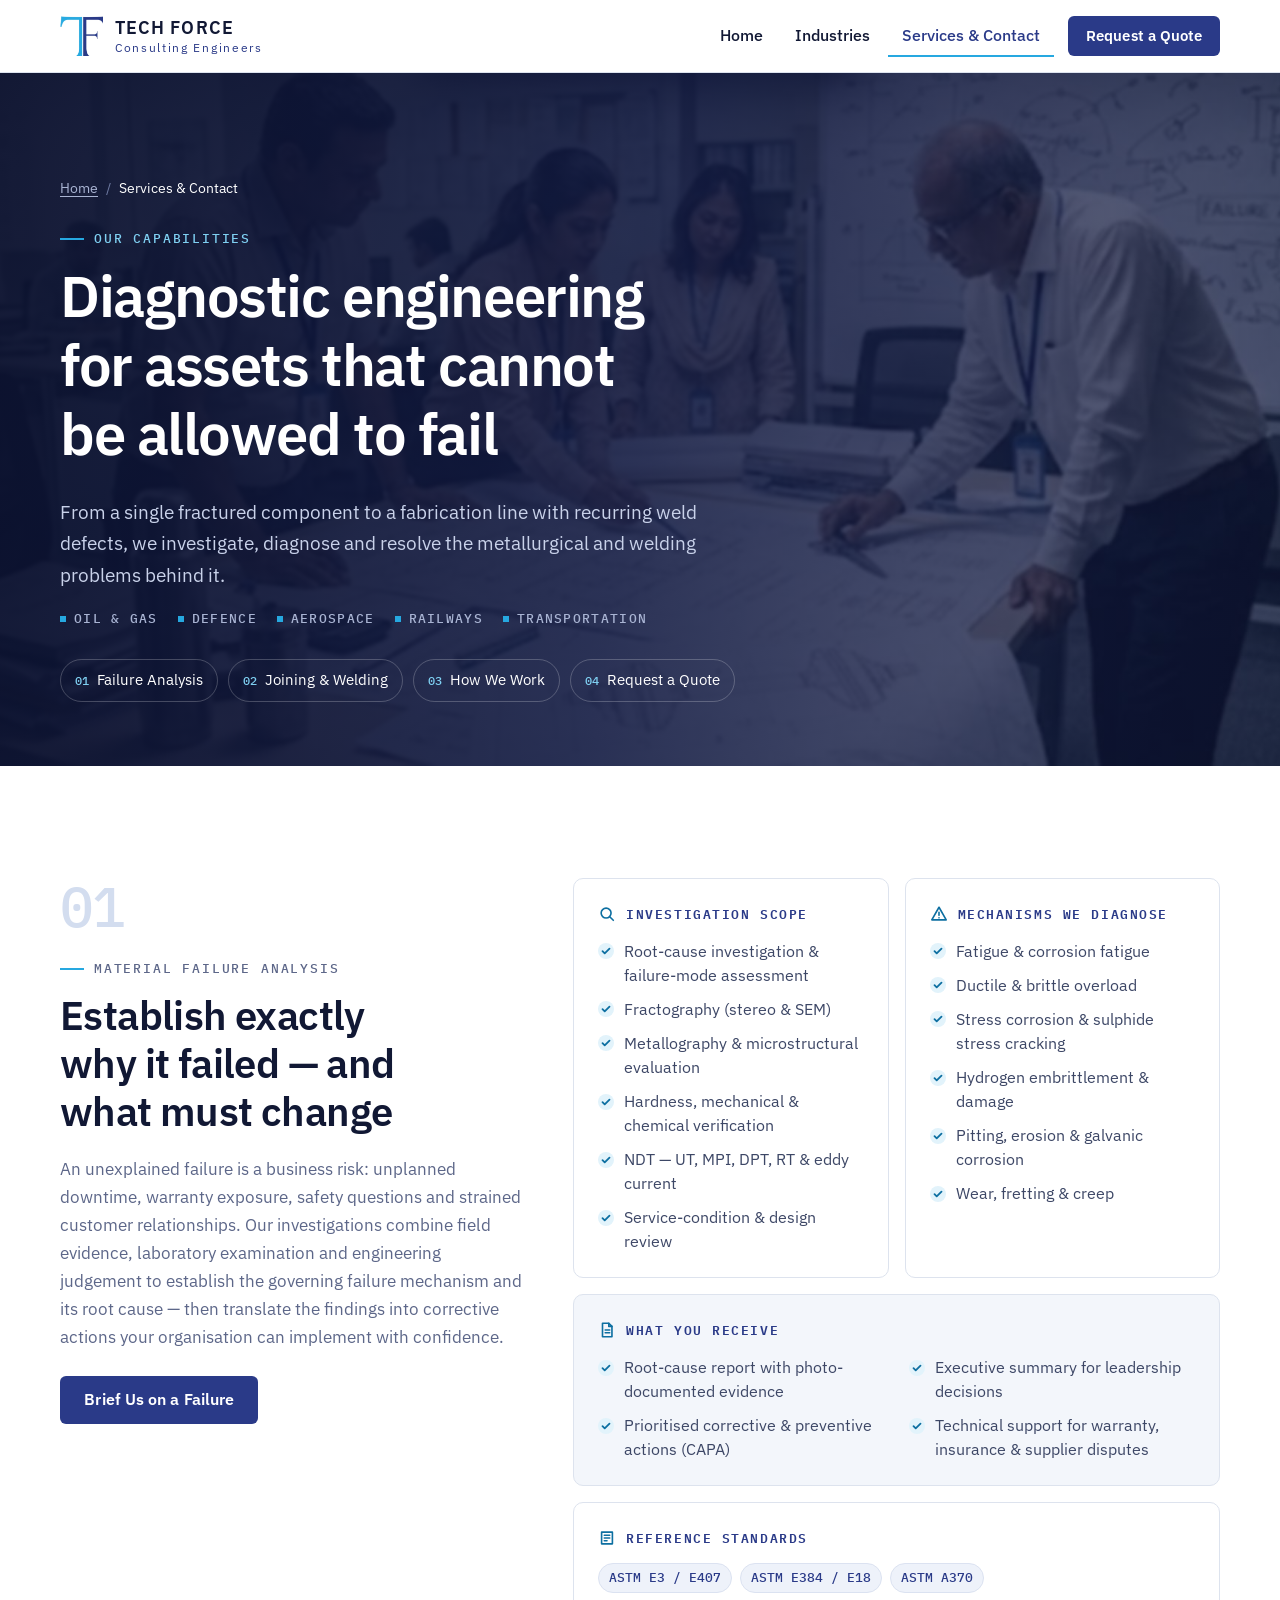
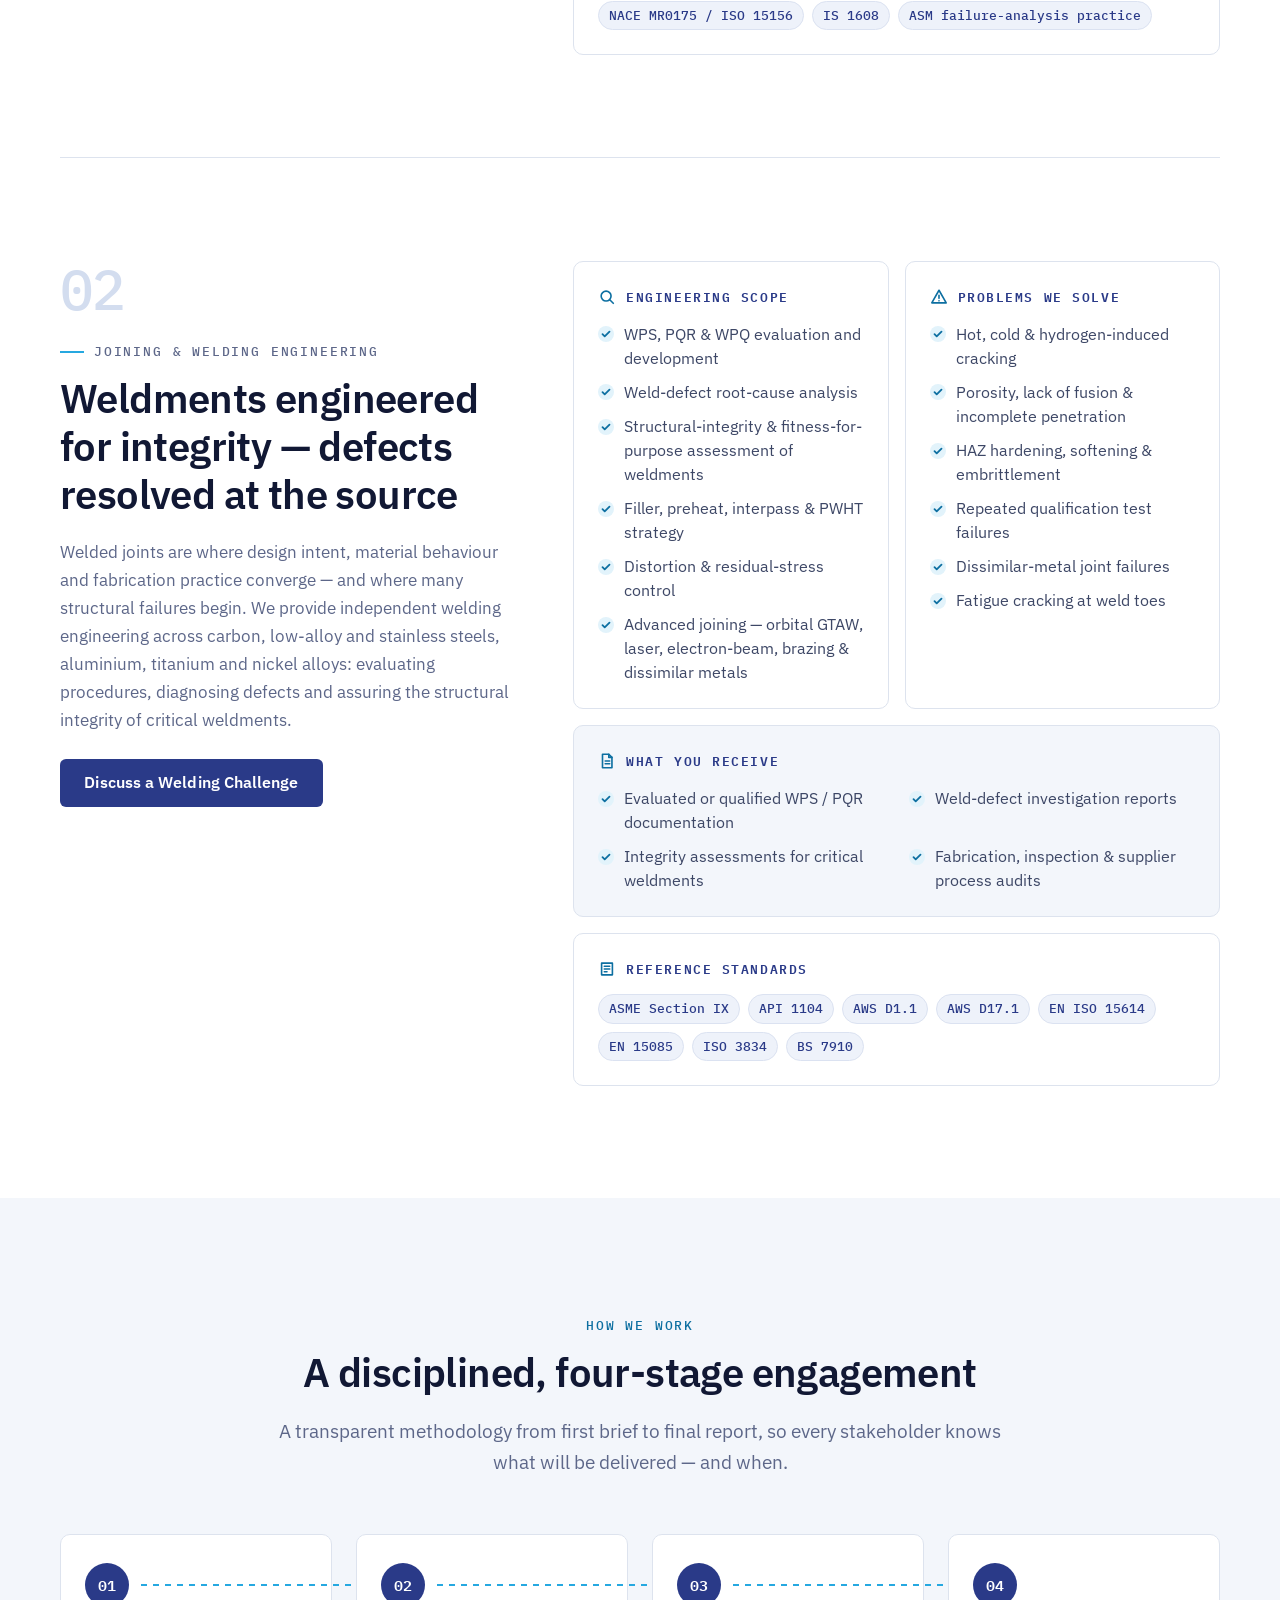
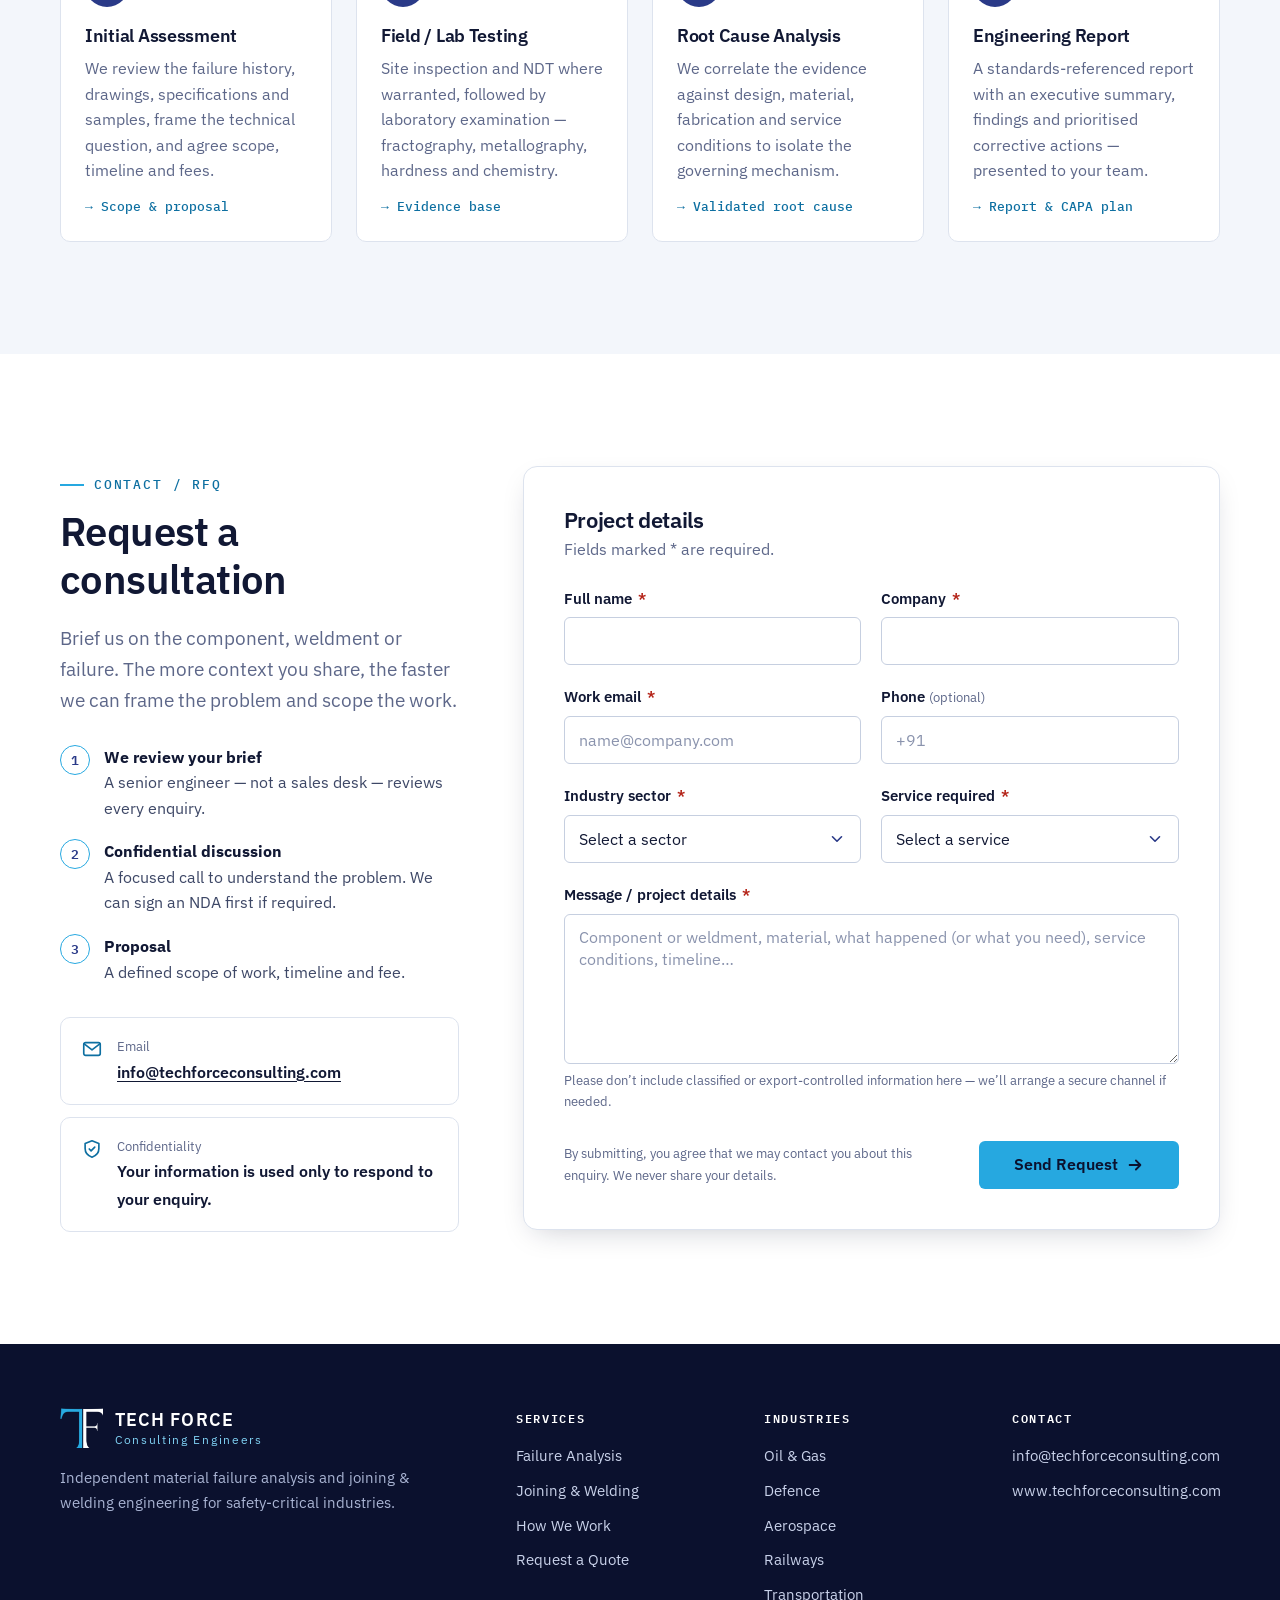
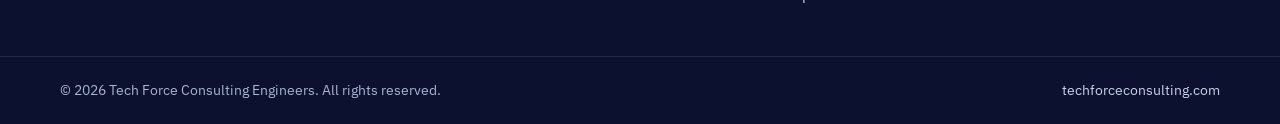
==== services.html @ f81368a6 "Use own consulting imagery site-wide and add branded share card - Hero and services header now use s" ====
<!DOCTYPE html>
<html lang="en-IN">
<head>
  <meta charset="utf-8">
  <meta name="viewport" content="width=device-width, initial-scale=1">
  <title>Services &amp; Contact | Tech Force Consulting Engineers</title>
  <meta name="description" content="Material failure analysis and joining &amp; welding engineering for oil &amp; gas, defence, aerospace, railways and transportation. See our methodology and request a consultation.">
  <link rel="canonical" href="https://www.techforceconsulting.com/services.html">
  <meta name="theme-color" content="#121a42">

  <meta property="og:type" content="website">
  <meta property="og:site_name" content="Tech Force Consulting Engineers">
  <meta property="og:title" content="Services &amp; Contact | Tech Force Consulting Engineers">
  <meta property="og:description" content="Material failure analysis and joining &amp; welding engineering. Request a consultation.">
  <meta property="og:url" content="https://www.techforceconsulting.com/services.html">
  <meta property="og:image" content="https://www.techforceconsulting.com/assets/images/og-image.jpg">
  <meta property="og:image:width" content="1200">
  <meta property="og:image:height" content="630">
  <meta name="twitter:card" content="summary_large_image">

  <link rel="icon" href="/favicon.ico" sizes="any">
  <link rel="icon" type="image/png" href="assets/images/favicon-64.png">
  <link rel="apple-touch-icon" href="assets/images/apple-touch-icon.png">

  <link rel="preload" href="assets/fonts/ibm-plex-sans-latin.woff2" as="font" type="font/woff2" crossorigin>
  <link rel="preload" href="assets/fonts/ibm-plex-mono-500-latin.woff2" as="font" type="font/woff2" crossorigin>
  <link rel="stylesheet" href="assets/css/styles.css?v=2">

  <script type="application/ld+json">
  {
    "@context": "https://schema.org",
    "@type": "BreadcrumbList",
    "itemListElement": [
      { "@type": "ListItem", "position": 1, "name": "Home", "item": "https://www.techforceconsulting.com/" },
      { "@type": "ListItem", "position": 2, "name": "Services & Contact", "item": "https://www.techforceconsulting.com/services.html" }
    ]
  }
  </script>
</head>
<body>
  <a class="skip-link" href="#main">Skip to content</a>

  <!-- ===================== Header ===================== -->
  <header class="site-header" data-header>
    <div class="container">
      <a class="brand" href="index.html" aria-label="Tech Force Consulting Engineers — Home">
        <img src="assets/images/logo-mark.png" width="43" height="40" alt="">
        <span class="brand-text">
          <span class="brand-name">Tech Force</span>
          <span class="brand-tag">Consulting Engineers</span>
        </span>
      </a>

      <button class="nav-toggle" type="button" aria-expanded="false" aria-controls="site-nav" data-nav-toggle>
        <span class="visually-hidden">Menu</span>
        <svg class="icon-open" viewBox="0 0 24 24" fill="none" stroke="currentColor" stroke-width="2" stroke-linecap="round" aria-hidden="true"><path d="M4 7h16M4 12h16M4 17h16"/></svg>
        <svg class="icon-close" viewBox="0 0 24 24" fill="none" stroke="currentColor" stroke-width="2" stroke-linecap="round" aria-hidden="true"><path d="M6 6l12 12M18 6L6 18"/></svg>
      </button>

      <nav class="site-nav" id="site-nav" aria-label="Main" data-nav>
        <ul>
          <li><a href="index.html">Home</a></li>
          <li><a href="index.html#sectors">Industries</a></li>
          <li><a href="services.html" aria-current="page">Services &amp; Contact</a></li>
          <li class="nav-cta"><a class="btn btn--navy btn--sm" href="#contact">Request a Quote</a></li>
        </ul>
      </nav>
    </div>
  </header>

  <main id="main">

    <!-- ===================== Page header ===================== -->
    <section class="page-header" aria-labelledby="page-title">
      <div class="hero-media">
        <img src="assets/images/consulting-lab-metallurgy.jpg" width="1920" height="932" fetchpriority="high"
             alt="Indian engineering consultants reviewing failure-analysis drawings in an engineering office">
      </div>
      <div class="container">
        <nav aria-label="Breadcrumb">
          <ol class="breadcrumb">
            <li><a href="index.html">Home</a></li>
            <li><span aria-current="page">Services &amp; Contact</span></li>
          </ol>
        </nav>
        <p class="eyebrow">Our Capabilities</p>
        <h1 id="page-title">Diagnostic engineering for assets that cannot be allowed to fail</h1>
        <p class="lead">
          From a single fractured component to a fabrication line with recurring weld defects, we investigate,
          diagnose and resolve the metallurgical and welding problems behind it.
        </p>
        <ul class="sector-strip" aria-label="Industries served">
          <li>Oil &amp; Gas</li>
          <li>Defence</li>
          <li>Aerospace</li>
          <li>Railways</li>
          <li>Transportation</li>
        </ul>
        <ul class="jump-links">
          <li><a href="#failure-analysis"><span class="num">01</span> Failure Analysis</a></li>
          <li><a href="#welding"><span class="num">02</span> Joining &amp; Welding</a></li>
          <li><a href="#process"><span class="num">03</span> How We Work</a></li>
          <li><a href="#contact"><span class="num">04</span> Request a Quote</a></li>
        </ul>
      </div>
    </section>

    <!-- ===================== Capabilities ===================== -->
    <section class="section" aria-label="Services">
      <div class="container">

        <!-- 01 Material failure analysis -->
        <article class="service" id="failure-analysis" aria-labelledby="fa-title">
          <div class="service-intro">
            <span class="service-num" aria-hidden="true">01</span>
            <p class="eyebrow">Material Failure Analysis</p>
            <h2 id="fa-title">Establish exactly why it failed — and what must change</h2>
            <p>
              An unexplained failure is a business risk: unplanned downtime, warranty exposure, safety questions and
              strained customer relationships. Our investigations combine field evidence, laboratory examination and
              engineering judgement to establish the governing failure mechanism and its root cause — then translate
              the findings into corrective actions your organisation can implement with confidence.
            </p>
            <a class="btn btn--navy" href="?service=failure-analysis#contact">Brief Us on a Failure</a>
          </div>

          <div class="service-panels">
            <div class="panel">
              <h3>
                <svg viewBox="0 0 20 20" fill="none" stroke="currentColor" stroke-width="1.8" stroke-linecap="round" aria-hidden="true"><circle cx="9" cy="9" r="5.5"/><path d="M13 13l4 4"/></svg>
                Investigation Scope
              </h3>
              <ul class="check-list">
                <li>Root-cause investigation &amp; failure-mode assessment</li>
                <li>Fractography (stereo &amp; SEM)</li>
                <li>Metallography &amp; microstructural evaluation</li>
                <li>Hardness, mechanical &amp; chemical verification</li>
                <li>NDT — UT, MPI, DPT, RT &amp; eddy current</li>
                <li>Service-condition &amp; design review</li>
              </ul>
            </div>
            <div class="panel">
              <h3>
                <svg viewBox="0 0 20 20" fill="none" stroke="currentColor" stroke-width="1.8" stroke-linecap="round" stroke-linejoin="round" aria-hidden="true"><path d="M10 2.5l8 14H2l8-14z"/><path d="M10 8v3.5M10 14.2v.1"/></svg>
                Mechanisms We Diagnose
              </h3>
              <ul class="check-list">
                <li>Fatigue &amp; corrosion fatigue</li>
                <li>Ductile &amp; brittle overload</li>
                <li>Stress corrosion &amp; sulphide stress cracking</li>
                <li>Hydrogen embrittlement &amp; damage</li>
                <li>Pitting, erosion &amp; galvanic corrosion</li>
                <li>Wear, fretting &amp; creep</li>
              </ul>
            </div>
            <div class="panel panel--wide panel--accent">
              <h3>
                <svg viewBox="0 0 20 20" fill="none" stroke="currentColor" stroke-width="1.8" stroke-linecap="round" stroke-linejoin="round" aria-hidden="true"><path d="M5 2.5h7l3.5 3.5v11.5H5z"/><path d="M12 2.5V6h3.5M8 10h5M8 13h5"/></svg>
                What You Receive
              </h3>
              <ul class="check-list check-list--two">
                <li>Root-cause report with photo-documented evidence</li>
                <li>Executive summary for leadership decisions</li>
                <li>Prioritised corrective &amp; preventive actions (CAPA)</li>
                <li>Technical support for warranty, insurance &amp; supplier disputes</li>
              </ul>
            </div>
            <div class="panel panel--wide">
              <h3>
                <svg viewBox="0 0 20 20" fill="none" stroke="currentColor" stroke-width="1.8" stroke-linecap="round" stroke-linejoin="round" aria-hidden="true"><path d="M4 3.5h12v13H4z"/><path d="M7 7h6M7 10h6M7 13h3"/></svg>
                Reference Standards
              </h3>
              <ul class="tag-list">
                <li class="tag">ASTM E3 / E407</li>
                <li class="tag">ASTM E384 / E18</li>
                <li class="tag">ASTM A370</li>
                <li class="tag">NACE MR0175 / ISO 15156</li>
                <li class="tag">IS 1608</li>
                <li class="tag">ASM failure-analysis practice</li>
              </ul>
            </div>
          </div>
        </article>

        <!-- 02 Joining & welding engineering -->
        <article class="service" id="welding" aria-labelledby="weld-title">
          <div class="service-intro">
            <span class="service-num" aria-hidden="true">02</span>
            <p class="eyebrow">Joining &amp; Welding Engineering</p>
            <h2 id="weld-title">Weldments engineered for integrity — defects resolved at the source</h2>
            <p>
              Welded joints are where design intent, material behaviour and fabrication practice converge — and
              where many structural failures begin. We provide independent welding engineering across carbon,
              low-alloy and stainless steels, aluminium, titanium and nickel alloys: evaluating procedures,
              diagnosing defects and assuring the structural integrity of critical weldments.
            </p>
            <a class="btn btn--navy" href="?service=welding#contact">Discuss a Welding Challenge</a>
          </div>

          <div class="service-panels">
            <div class="panel">
              <h3>
                <svg viewBox="0 0 20 20" fill="none" stroke="currentColor" stroke-width="1.8" stroke-linecap="round" aria-hidden="true"><circle cx="9" cy="9" r="5.5"/><path d="M13 13l4 4"/></svg>
                Engineering Scope
              </h3>
              <ul class="check-list">
                <li>WPS, PQR &amp; WPQ evaluation and development</li>
                <li>Weld-defect root-cause analysis</li>
                <li>Structural-integrity &amp; fitness-for-purpose assessment of weldments</li>
                <li>Filler, preheat, interpass &amp; PWHT strategy</li>
                <li>Distortion &amp; residual-stress control</li>
                <li>Advanced joining — orbital GTAW, laser, electron-beam, brazing &amp; dissimilar metals</li>
              </ul>
            </div>
            <div class="panel">
              <h3>
                <svg viewBox="0 0 20 20" fill="none" stroke="currentColor" stroke-width="1.8" stroke-linecap="round" stroke-linejoin="round" aria-hidden="true"><path d="M10 2.5l8 14H2l8-14z"/><path d="M10 8v3.5M10 14.2v.1"/></svg>
                Problems We Solve
              </h3>
              <ul class="check-list">
                <li>Hot, cold &amp; hydrogen-induced cracking</li>
                <li>Porosity, lack of fusion &amp; incomplete penetration</li>
                <li>HAZ hardening, softening &amp; embrittlement</li>
                <li>Repeated qualification test failures</li>
                <li>Dissimilar-metal joint failures</li>
                <li>Fatigue cracking at weld toes</li>
              </ul>
            </div>
            <div class="panel panel--wide panel--accent">
              <h3>
                <svg viewBox="0 0 20 20" fill="none" stroke="currentColor" stroke-width="1.8" stroke-linecap="round" stroke-linejoin="round" aria-hidden="true"><path d="M5 2.5h7l3.5 3.5v11.5H5z"/><path d="M12 2.5V6h3.5M8 10h5M8 13h5"/></svg>
                What You Receive
              </h3>
              <ul class="check-list check-list--two">
                <li>Evaluated or qualified WPS / PQR documentation</li>
                <li>Weld-defect investigation reports</li>
                <li>Integrity assessments for critical weldments</li>
                <li>Fabrication, inspection &amp; supplier process audits</li>
              </ul>
            </div>
            <div class="panel panel--wide">
              <h3>
                <svg viewBox="0 0 20 20" fill="none" stroke="currentColor" stroke-width="1.8" stroke-linecap="round" stroke-linejoin="round" aria-hidden="true"><path d="M4 3.5h12v13H4z"/><path d="M7 7h6M7 10h6M7 13h3"/></svg>
                Reference Standards
              </h3>
              <ul class="tag-list">
                <li class="tag">ASME Section IX</li>
                <li class="tag">API 1104</li>
                <li class="tag">AWS D1.1</li>
                <li class="tag">AWS D17.1</li>
                <li class="tag">EN ISO 15614</li>
                <li class="tag">EN 15085</li>
                <li class="tag">ISO 3834</li>
                <li class="tag">BS 7910</li>
              </ul>
            </div>
          </div>
        </article>

      </div>
    </section>

    <!-- ===================== Engagement process ===================== -->
    <section class="section section--alt" id="process" aria-labelledby="process-title">
      <div class="container">
        <div class="section-head section-head--center">
          <p class="eyebrow">How We Work</p>
          <h2 id="process-title">A disciplined, four-stage engagement</h2>
          <p class="lead">A transparent methodology from first brief to final report, so every stakeholder knows what will be delivered — and when.</p>
        </div>

        <ol class="process">
          <li class="process-step">
            <span class="step-num" aria-hidden="true">01</span>
            <h3>Initial Assessment</h3>
            <p>We review the failure history, drawings, specifications and samples, frame the technical question, and agree scope, timeline and fees.</p>
            <span class="step-out">→ Scope &amp; proposal</span>
          </li>
          <li class="process-step">
            <span class="step-num" aria-hidden="true">02</span>
            <h3>Field / Lab Testing</h3>
            <p>Site inspection and NDT where warranted, followed by laboratory examination — fractography, metallography, hardness and chemistry.</p>
            <span class="step-out">→ Evidence base</span>
          </li>
          <li class="process-step">
            <span class="step-num" aria-hidden="true">03</span>
            <h3>Root Cause Analysis</h3>
            <p>We correlate the evidence against design, material, fabrication and service conditions to isolate the governing mechanism.</p>
            <span class="step-out">→ Validated root cause</span>
          </li>
          <li class="process-step">
            <span class="step-num" aria-hidden="true">04</span>
            <h3>Engineering Report</h3>
            <p>A standards-referenced report with an executive summary, findings and prioritised corrective actions — presented to your team.</p>
            <span class="step-out">→ Report &amp; CAPA plan</span>
          </li>
        </ol>
      </div>
    </section>

    <!-- ===================== Contact / RFQ ===================== -->
    <section class="section" id="contact" aria-labelledby="contact-title">
      <div class="container contact-wrap">
        <div class="contact-aside">
          <p class="eyebrow">Contact / RFQ</p>
          <h2 id="contact-title">Request a consultation</h2>
          <p class="lead">Brief us on the component, weldment or failure. The more context you share, the faster we can frame the problem and scope the work.</p>

          <ol class="steps">
            <li><strong>We review your brief</strong>A senior engineer — not a sales desk — reviews every enquiry.</li>
            <li><strong>Confidential discussion</strong>A focused call to understand the problem. We can sign an NDA first if required.</li>
            <li><strong>Proposal</strong>A defined scope of work, timeline and fee.</li>
          </ol>

          <div class="contact-card">
            <svg viewBox="0 0 24 24" fill="none" stroke="currentColor" stroke-width="1.8" stroke-linecap="round" stroke-linejoin="round" aria-hidden="true"><rect x="3" y="5" width="18" height="14" rx="2"/><path d="M3.5 6.5L12 13l8.5-6.5"/></svg>
            <div>
              <span>Email</span>
              <a href="mailto:info@techforceconsulting.com">info@techforceconsulting.com</a>
            </div>
          </div>
          <div class="contact-card">
            <svg viewBox="0 0 24 24" fill="none" stroke="currentColor" stroke-width="1.8" stroke-linecap="round" stroke-linejoin="round" aria-hidden="true"><path d="M12 3l7.5 3v5.5c0 4.5-3.2 8-7.5 9.5-4.3-1.5-7.5-5-7.5-9.5V6L12 3z"/><path d="M9 12l2 2 4-4"/></svg>
            <div>
              <span>Confidentiality</span>
              <strong>Your information is used only to respond to your enquiry.</strong>
            </div>
          </div>
        </div>

        <div class="form-card">
          <h3>Project details</h3>
          <p>Fields marked <span aria-hidden="true">*</span> are required.</p>

          <form action="contact.php" method="post" data-rfq-form>
            <div class="form-grid">
              <div class="field">
                <label for="f-name">Full name <span class="req" aria-hidden="true">*</span></label>
                <input id="f-name" name="name" type="text" autocomplete="name" required maxlength="100">
              </div>
              <div class="field">
                <label for="f-company">Company <span class="req" aria-hidden="true">*</span></label>
                <input id="f-company" name="company" type="text" autocomplete="organization" required maxlength="150">
              </div>
              <div class="field">
                <label for="f-email">Work email <span class="req" aria-hidden="true">*</span></label>
                <input id="f-email" name="email" type="email" autocomplete="email" required maxlength="150" placeholder="name@company.com">
              </div>
              <div class="field">
                <label for="f-phone">Phone <span class="opt">(optional)</span></label>
                <input id="f-phone" name="phone" type="tel" autocomplete="tel" maxlength="30" placeholder="+91">
              </div>
              <div class="field">
                <label for="f-sector">Industry sector <span class="req" aria-hidden="true">*</span></label>
                <select id="f-sector" name="sector" required>
                  <option value="" disabled selected>Select a sector</option>
                  <option value="oil-gas">Oil &amp; Gas</option>
                  <option value="defence">Defence</option>
                  <option value="aerospace">Aerospace</option>
                  <option value="railways">Railways</option>
                  <option value="transportation">Transportation</option>
                  <option value="other">Other</option>
                </select>
              </div>
              <div class="field">
                <label for="f-service">Service required <span class="req" aria-hidden="true">*</span></label>
                <select id="f-service" name="service" required>
                  <option value="" disabled selected>Select a service</option>
                  <option value="failure-analysis">Material Failure Analysis</option>
                  <option value="welding">Joining &amp; Welding Engineering</option>
                  <option value="both">Both / Not sure yet</option>
                </select>
              </div>
              <div class="field field--full">
                <label for="f-message">Message / project details <span class="req" aria-hidden="true">*</span></label>
                <textarea id="f-message" name="message" required minlength="20" maxlength="5000" aria-describedby="f-message-hint"
                          placeholder="Component or weldment, material, what happened (or what you need), service conditions, timeline…"></textarea>
                <span class="hint" id="f-message-hint">Please don’t include classified or export-controlled information here — we’ll arrange a secure channel if needed.</span>
              </div>
              <!-- Honeypot: hidden from people, bots fill it in -->
              <div class="hp-field" aria-hidden="true">
                <label for="f-website">Website</label>
                <input id="f-website" name="website" type="text" tabindex="-1" autocomplete="off">
              </div>
            </div>

            <div class="form-footer">
              <p class="note">By submitting, you agree that we may contact you about this enquiry. We never share your details.</p>
              <button class="btn btn--primary" type="submit" data-submit>
                Send Request
                <svg viewBox="0 0 20 20" fill="none" stroke="currentColor" stroke-width="2" stroke-linecap="round" stroke-linejoin="round" aria-hidden="true"><path d="M4 10h12M11 5l5 5-5 5"/></svg>
              </button>
            </div>
            <div class="form-status" role="status" aria-live="polite" data-form-status></div>
          </form>
        </div>
      </div>
    </section>

  </main>

  <!-- ===================== Footer ===================== -->
  <footer class="site-footer">
    <div class="container footer-top">
      <div class="footer-brand">
        <a class="brand" href="index.html" aria-label="Tech Force Consulting Engineers — Home">
          <img src="assets/images/logo-mark-light.png" width="43" height="40" alt="" loading="lazy">
          <span class="brand-text">
            <span class="brand-name">Tech Force</span>
            <span class="brand-tag">Consulting Engineers</span>
          </span>
        </a>
        <p>Independent material failure analysis and joining &amp; welding engineering for safety-critical industries.</p>
      </div>
      <div>
        <h2>Services</h2>
        <ul>
          <li><a href="#failure-analysis">Failure Analysis</a></li>
          <li><a href="#welding">Joining &amp; Welding</a></li>
          <li><a href="#process">How We Work</a></li>
          <li><a href="#contact">Request a Quote</a></li>
        </ul>
      </div>
      <div>
        <h2>Industries</h2>
        <ul>
          <li><a href="index.html#sector-oil-gas">Oil &amp; Gas</a></li>
          <li><a href="index.html#sector-defence">Defence</a></li>
          <li><a href="index.html#sector-aerospace">Aerospace</a></li>
          <li><a href="index.html#sector-railways">Railways</a></li>
          <li><a href="index.html#sector-transportation">Transportation</a></li>
        </ul>
      </div>
      <div>
        <h2>Contact</h2>
        <ul>
          <li><a href="mailto:info@techforceconsulting.com">info@techforceconsulting.com</a></li>
          <li><a href="https://www.techforceconsulting.com">www.techforceconsulting.com</a></li>
        </ul>
      </div>
    </div>
    <div class="footer-bottom">
      <div class="container">
        <p>© <span data-year>2026</span> Tech Force Consulting Engineers. All rights reserved.</p>
        <p><a href="https://www.techforceconsulting.com">techforceconsulting.com</a></p>
      </div>
    </div>
  </footer>

  <script src="assets/js/main.js?v=2" defer></script>
</body>
</html>
---- assets/css/styles.css ----
/* ==========================================================================
   Tech Force Consulting Engineers — site styles
   Plain CSS, no build step. Brand colours sampled from the logo.
   ========================================================================== */

/* IBM Plex (SIL Open Font License, see assets/fonts/OFL.txt), self-hosted, Latin subset */
@font-face {
  font-family: "IBM Plex Sans"; font-style: normal; font-weight: 100 700; font-display: swap;
  src: url("../fonts/ibm-plex-sans-latin.woff2") format("woff2");
}
@font-face {
  font-family: "IBM Plex Mono"; font-style: normal; font-weight: 500; font-display: swap;
  src: url("../fonts/ibm-plex-mono-500-latin.woff2") format("woff2");
}
@font-face {
  font-family: "IBM Plex Mono"; font-style: normal; font-weight: 600; font-display: swap;
  src: url("../fonts/ibm-plex-mono-600-latin.woff2") format("woff2");
}

:root {
  /* Brand */
  --navy: #2a3a88;          /* logo navy */
  --navy-800: #1f2c6c;
  --navy-900: #121a42;      /* deep backgrounds */
  --navy-950: #0b112e;
  --cyan: #26a8e0;          /* logo cerulean */
  --cyan-300: #7fd0f2;
  --cyan-700: #0d6fa1;      /* cerulean darkened for text on white (AA) */

  /* Neutrals */
  --ink: #111834;
  --body: #3d4766;
  --muted: #5d6789;
  --line: #dde3ee;
  --surface: #ffffff;
  --surface-alt: #f3f6fb;

  /* Type */
  --font-sans: "IBM Plex Sans", system-ui, -apple-system, "Segoe UI", Roboto, Arial, sans-serif;
  --font-mono: "IBM Plex Mono", ui-monospace, SFMono-Regular, Menlo, Consolas, monospace;

  /* Layout */
  --container: 1200px;
  --gutter: 20px;
  --radius: 10px;
  --radius-sm: 6px;
  --header-h: 72px;
  --shadow-sm: 0 1px 2px rgba(17, 24, 52, .06), 0 1px 3px rgba(17, 24, 52, .08);
  --shadow-md: 0 10px 30px -12px rgba(17, 24, 52, .25);
}

/* ---------- Reset & base ---------- */
*, *::before, *::after { box-sizing: border-box; }
html { -webkit-text-size-adjust: 100%; scroll-padding-top: calc(var(--header-h) + 16px); }
@media (prefers-reduced-motion: no-preference) { html { scroll-behavior: smooth; } }
body {
  margin: 0;
  font-family: var(--font-sans);
  font-size: 1.0625rem;
  line-height: 1.65;
  color: var(--body);
  background: var(--surface);
  -webkit-font-smoothing: antialiased;
}
img { display: block; max-width: 100%; height: auto; }
a { color: var(--navy); text-decoration-thickness: 1px; text-underline-offset: 3px; }
a:hover { color: var(--cyan-700); }
h1, h2, h3, h4 { color: var(--ink); line-height: 1.2; margin: 0 0 .5em; font-weight: 600; letter-spacing: -.015em; }
h1 { font-size: clamp(2.1rem, 4.6vw, 3.6rem); letter-spacing: -.025em; }
h2 { font-size: clamp(1.75rem, 3.2vw, 2.5rem); }
h1, h2, h3 { text-wrap: balance; }
h3 { font-size: 1.25rem; }
p { margin: 0 0 1em; text-wrap: pretty; }
ul, ol { margin: 0; padding: 0; }
:focus-visible { outline: 3px solid var(--cyan); outline-offset: 3px; border-radius: 2px; }
@media (prefers-reduced-motion: reduce) {
  *, *::before, *::after { transition-duration: 0s !important; animation-duration: 0s !important; }
  .pillar-card:hover, .sector-card:hover, .sector-card:hover .sector-media img { transform: none !important; }
}

.container { width: 100%; max-width: var(--container); margin-inline: auto; padding-inline: var(--gutter); }
.visually-hidden {
  position: absolute !important; width: 1px; height: 1px; padding: 0; margin: -1px;
  overflow: hidden; clip: rect(0 0 0 0); white-space: nowrap; border: 0;
}
.skip-link {
  position: absolute; left: 16px; top: -100px; z-index: 100;
  background: var(--navy-900); color: #fff; padding: 10px 16px; border-radius: var(--radius-sm);
}
.skip-link:focus { top: 12px; color: #fff; }

/* ---------- Buttons ---------- */
.btn {
  display: inline-flex; align-items: center; justify-content: center; gap: .5em;
  min-height: 48px; padding: .75em 1.4em;
  font: 600 1rem/1.2 var(--font-sans); text-decoration: none; letter-spacing: .005em;
  border: 2px solid transparent; border-radius: var(--radius-sm); cursor: pointer;
  transition: background-color .15s ease, color .15s ease, border-color .15s ease, transform .15s ease;
}
.btn:active { transform: translateY(1px); }
.btn svg { width: 18px; height: 18px; flex: none; }
.btn--primary { background: var(--cyan); color: var(--navy-950); }
.btn--primary:hover { background: var(--cyan-300); color: var(--navy-950); }
.btn--navy { background: var(--navy); color: #fff; }
.btn--navy:hover { background: var(--navy-800); color: #fff; }
.btn--ghost-light { border-color: rgba(255, 255, 255, .45); color: #fff; }
.btn--ghost-light:hover { border-color: #fff; background: rgba(255, 255, 255, .08); color: #fff; }
.btn--sm { min-height: 40px; padding: .5em 1.05em; font-size: .9375rem; }

/* ---------- Header / navigation ---------- */
.site-header {
  position: sticky; top: 0; z-index: 50;
  background: rgba(255, 255, 255, .96);
  border-bottom: 1px solid var(--line);
  transition: box-shadow .2s ease;
}
@supports (backdrop-filter: blur(8px)) {
  .site-header { background: rgba(255, 255, 255, .88); backdrop-filter: saturate(180%) blur(10px); }
}
.site-header.is-scrolled { box-shadow: var(--shadow-sm); }
.site-header .container { display: flex; align-items: center; gap: 24px; height: var(--header-h); }

.brand { display: flex; align-items: center; gap: 12px; text-decoration: none; margin-right: auto; }
.brand img { width: 43px; height: 40px; }
.brand-text { display: flex; flex-direction: column; line-height: 1.1; }
.brand-name { font-weight: 600; font-size: 1.125rem; color: var(--ink); letter-spacing: .06em; text-transform: uppercase; }
.brand-tag { font-size: .75rem; color: var(--navy); letter-spacing: .14em; margin-top: 3px; }

.site-nav ul { display: flex; align-items: center; gap: 4px; list-style: none; }
.site-nav a:not(.btn) {
  display: block; padding: 8px 14px; border-radius: var(--radius-sm);
  font-weight: 500; font-size: .975rem; color: var(--ink); text-decoration: none;
}
.site-nav a:not(.btn):hover { background: var(--surface-alt); color: var(--navy); }
.site-nav a[aria-current="page"] { color: var(--navy); box-shadow: inset 0 -2px 0 var(--cyan); border-radius: 0; }
.site-nav .nav-cta { margin-left: 10px; }

.nav-toggle {
  display: none; width: 44px; height: 44px; padding: 0; border: 1px solid var(--line);
  border-radius: var(--radius-sm); background: #fff; color: var(--ink); cursor: pointer;
  align-items: center; justify-content: center;
}
.nav-toggle svg { width: 22px; height: 22px; }
.nav-toggle .icon-close { display: none; }
.nav-toggle[aria-expanded="true"] .icon-open { display: none; }
.nav-toggle[aria-expanded="true"] .icon-close { display: block; }

@media (max-width: 820px) {
  .nav-toggle { display: inline-flex; }
  .site-nav {
    position: absolute; inset: var(--header-h) 0 auto 0;
    background: #fff; border-bottom: 1px solid var(--line); box-shadow: var(--shadow-md);
    display: none;
  }
  .site-nav.is-open { display: block; }
  .site-nav ul { flex-direction: column; align-items: stretch; gap: 0; padding: 8px var(--gutter) 20px; }
  .site-nav a:not(.btn) { padding: 14px 4px; border-bottom: 1px solid var(--line); border-radius: 0; }
  .site-nav a[aria-current="page"] { box-shadow: inset 3px 0 0 var(--cyan); padding-left: 14px; }
  .site-nav .nav-cta { margin: 16px 0 0; }
  .site-nav .nav-cta .btn { width: 100%; }
}
@media (max-width: 380px) {
  .brand-tag { display: none; }
}

/* ---------- Shared section scaffolding ---------- */
.section { padding-block: clamp(64px, 9vw, 112px); }
.section--alt { background: var(--surface-alt); }
.section-head { max-width: 760px; margin-bottom: clamp(36px, 5vw, 56px); }
.section-head--center { margin-inline: auto; text-align: center; }
.eyebrow {
  display: inline-flex; align-items: center; gap: 10px; margin-bottom: 14px;
  font: 500 .8125rem/1.2 var(--font-mono); letter-spacing: .14em; text-transform: uppercase; color: var(--cyan-700);
}
.eyebrow::before { content: ""; width: 24px; height: 2px; background: var(--cyan); }
.section-head--center .eyebrow::before { display: none; }
.lead { font-size: clamp(1.0625rem, 1.6vw, 1.1875rem); color: var(--muted); }


.link-arrow {
  display: inline-flex; align-items: center; gap: 6px;
  font-weight: 600; font-size: .9688rem; text-decoration: none; color: var(--navy);
}
.link-arrow svg { width: 16px; height: 16px; transition: transform .15s ease; }
.link-arrow:hover svg { transform: translateX(3px); }

/* ---------- Hero (home) ---------- */
.hero { position: relative; isolation: isolate; color: #d7def2; overflow: hidden; background: var(--navy-900); }
.hero-media, .hero-media img { position: absolute; inset: 0; width: 100%; height: 100%; }
.hero-media { z-index: -2; }
.hero-media img { object-fit: cover; object-position: center 40%; }
.hero::before {
  content: ""; position: absolute; inset: 0; z-index: -1;
  background:
    linear-gradient(100deg, rgba(11, 17, 46, .96) 0%, rgba(18, 26, 66, .9) 42%, rgba(18, 26, 66, .55) 100%);
}
.hero .container { padding-block: clamp(72px, 12vw, 136px) clamp(48px, 7vw, 80px); }
.hero-copy { max-width: 760px; }
.hero .eyebrow { color: var(--cyan-300); }
.hero h1 { color: #fff; margin-bottom: .45em; }
.hero h1 .accent { color: var(--cyan); }
.hero-sub { font-size: clamp(1.0625rem, 1.8vw, 1.25rem); max-width: 640px; margin-bottom: 2em; color: #c9d2ea; }
.hero-actions { display: flex; flex-wrap: wrap; gap: 14px; }

/* Two-pillar strip at the foot of the hero */
.hero-pillars {
  list-style: none; display: grid; grid-template-columns: repeat(2, minmax(0, 1fr)); max-width: 920px;
  margin-top: clamp(56px, 8vw, 88px); border-top: 1px solid rgba(255, 255, 255, .16);
}
.hero-pillars li { padding: 22px 32px 0 0; }
.hero-pillars li + li { padding-left: 32px; border-left: 1px solid rgba(255, 255, 255, .16); }
.hero-pillars .num { display: block; font: 500 .8125rem var(--font-mono); color: var(--cyan); letter-spacing: .1em; margin-bottom: 6px; }
.hero-pillars strong { display: block; color: #fff; font-weight: 600; font-size: 1.0625rem; }
.hero-pillars .desc { font-size: .9375rem; color: #a9b4d3; }
@media (max-width: 640px) {
  .hero-pillars { grid-template-columns: minmax(0, 1fr); }
  .hero-pillars li, .hero-pillars li + li { padding: 18px 0; border-left: 0; border-bottom: 1px solid rgba(255, 255, 255, .12); }
}

/* ---------- Sector grid (home): the primary highlight ---------- */
.sector-grid { display: grid; gap: 24px; grid-template-columns: repeat(3, minmax(0, 1fr)); }
@media (max-width: 1024px) { .sector-grid { grid-template-columns: repeat(2, minmax(0, 1fr)); } }
@media (max-width: 640px) { .sector-grid { grid-template-columns: minmax(0, 1fr); } }

.sector-card {
  position: relative; display: flex; flex-direction: column; overflow: hidden;
  background: #fff; border: 1px solid var(--line); border-radius: var(--radius); box-shadow: var(--shadow-sm);
  transition: border-color .2s ease, box-shadow .2s ease, transform .2s ease;
}
.sector-card:hover { border-color: #c4cfe3; box-shadow: var(--shadow-md); transform: translateY(-2px); }
.sector-card:focus-within { border-color: var(--cyan); }

/* Branded blueprint artwork sits underneath; a photo, once supplied, covers it. */
.sector-media {
  position: relative; aspect-ratio: 16 / 9; overflow: hidden; isolation: isolate;
  background:
    linear-gradient(rgba(38, 168, 224, .1) 1px, transparent 1px) 0 0 / 24px 24px,
    linear-gradient(90deg, rgba(38, 168, 224, .1) 1px, transparent 1px) 0 0 / 24px 24px,
    radial-gradient(120% 100% at 85% 15%, var(--navy) 0%, var(--navy-900) 60%, var(--navy-950) 100%);
}
.sector-icon {
  position: absolute; right: 22px; top: 18px; width: 30%; max-width: 112px; height: auto;
  color: var(--cyan); opacity: .85;
}
.sector-media img {
  position: absolute; inset: 0; z-index: 1; width: 100%; height: 100%; object-fit: cover;
  transition: transform .5s ease;
}
.sector-card:hover .sector-media img { transform: scale(1.03); }
.sector-media::after {
  content: ""; position: absolute; inset: 40% 0 0 0; z-index: 2;
  background: linear-gradient(180deg, rgba(11, 17, 46, 0) 0%, rgba(11, 17, 46, .88) 100%);
}
.sector-title { position: absolute; left: 22px; bottom: 16px; z-index: 3; margin: 0; color: #fff; font-size: 1.5rem; }
.sector-title .num {
  display: block; margin-bottom: 4px; font: 500 .75rem var(--font-mono); letter-spacing: .14em; color: var(--cyan-300);
}

.sector-body { display: flex; flex-direction: column; flex: 1; padding: 22px 24px 24px; }
.sector-body > p { font-size: .9688rem; color: var(--muted); }
.sector-capabilities { display: grid; gap: 14px; margin: 0 0 22px; }
.sector-capabilities div { padding-left: 14px; border-left: 2px solid var(--cyan); }
.sector-capabilities dt {
  margin-bottom: 3px; font: 600 .75rem var(--font-mono); letter-spacing: .1em; text-transform: uppercase; color: var(--navy);
}
.sector-capabilities dd { margin: 0; font-size: .9375rem; line-height: 1.55; }
.sector-body .link-arrow { margin-top: auto; }
.sector-card .link-arrow::after, .pillar-card .link-arrow::after { /* whole card is clickable */
  content: ""; position: absolute; inset: 0; z-index: 4; border-radius: inherit;
}

/* Sixth cell: invitation for sectors not listed */
.sector-card--cta {
  justify-content: center; padding: 36px 30px; color: #c9d2ea; border-color: transparent;
  background:
    linear-gradient(rgba(38, 168, 224, .08) 1px, transparent 1px) 0 0 / 28px 28px,
    linear-gradient(90deg, rgba(38, 168, 224, .08) 1px, transparent 1px) 0 0 / 28px 28px,
    var(--navy-900);
}
.sector-card--cta .eyebrow { color: var(--cyan-300); }
.sector-card--cta h3 { color: #fff; font-size: 1.5rem; }
.sector-card--cta p { color: #c9d2ea; font-size: .9688rem; }
.sector-card--cta .link-arrow { color: var(--cyan-300); margin-top: 8px; }

/* ---------- Pillar cards (home) ---------- */
.pillar-grid { display: grid; gap: 24px; grid-template-columns: repeat(2, minmax(0, 1fr)); }
@media (max-width: 860px) { .pillar-grid { grid-template-columns: minmax(0, 1fr); } }
.pillar-card {
  position: relative; display: flex; flex-direction: column;
  background: #fff; border: 1px solid var(--line); border-radius: var(--radius);
  padding: clamp(28px, 4vw, 40px); box-shadow: var(--shadow-sm);
  transition: border-color .2s ease, box-shadow .2s ease, transform .2s ease;
}
.pillar-card::before {
  content: ""; position: absolute; top: -1px; left: clamp(28px, 4vw, 40px); width: 56px; height: 3px;
  background: var(--cyan); border-radius: 0 0 2px 2px;
}
.pillar-card:hover { border-color: #c4cfe3; box-shadow: var(--shadow-md); transform: translateY(-2px); }
.pillar-card:focus-within { border-color: var(--cyan); }
.pillar-head { display: flex; align-items: center; gap: 16px; margin-bottom: 20px; }
.pillar-icon {
  flex: none; width: 56px; height: 56px; border-radius: 12px;
  display: grid; place-items: center; background: #e8f5fc; color: var(--navy);
}
.pillar-icon svg { width: 30px; height: 30px; }
.pillar-head .num { display: block; font: 500 .8125rem var(--font-mono); letter-spacing: .1em; color: var(--cyan-700); }
.pillar-head h3 { margin: 2px 0 0; font-size: 1.375rem; }
.pillar-card > p { color: var(--muted); }
.pillar-card ul { list-style: none; display: grid; grid-template-columns: repeat(2, minmax(0, 1fr)); gap: 10px 24px; margin: 6px 0 28px; }
@media (max-width: 520px) { .pillar-card ul { grid-template-columns: minmax(0, 1fr); } }
.pillar-card li { position: relative; padding-left: 20px; font-size: .9688rem; line-height: 1.5; }
.pillar-card li::before { content: ""; position: absolute; left: 0; top: .7em; width: 8px; height: 2px; background: var(--cyan); }
.pillar-card .link-arrow { margin-top: auto; }

/* Standards / keyword chips (services) */
.tag-list { list-style: none; display: flex; flex-wrap: wrap; gap: 8px; }
.tag {
  display: inline-block; padding: 4px 10px; border-radius: 999px;
  font: 500 .8125rem/1.5 var(--font-mono); color: var(--navy); background: #eef2fa; border: 1px solid #dbe2f1;
}

/* ---------- Value proposition (home) ---------- */
.value-wrap { display: grid; gap: clamp(32px, 5vw, 72px); grid-template-columns: minmax(0, 5fr) minmax(0, 7fr); align-items: start; }
@media (max-width: 960px) { .value-wrap { grid-template-columns: minmax(0, 1fr); } }
.value-grid { display: grid; gap: 1px; grid-template-columns: repeat(2, minmax(0, 1fr)); background: var(--line); border: 1px solid var(--line); border-radius: var(--radius); overflow: hidden; }
@media (max-width: 640px) { .value-grid { grid-template-columns: minmax(0, 1fr); } }
.value-item { background: #fff; padding: 28px 26px; }
.value-item .num { font: 500 .8125rem var(--font-mono); color: var(--cyan-700); letter-spacing: .1em; }
.value-item h3 { font-size: 1.125rem; margin: 10px 0 8px; }
.value-item p { margin: 0; font-size: .9688rem; color: var(--muted); }

/* ---------- CTA band ---------- */
.cta-band {
  position: relative; isolation: isolate; overflow: hidden; color: #c9d2ea; background: var(--navy-900);
}
.cta-band::before { /* faint engineering grid */
  content: ""; position: absolute; inset: 0; z-index: -1; opacity: .5;
  background-image:
    linear-gradient(rgba(38, 168, 224, .09) 1px, transparent 1px),
    linear-gradient(90deg, rgba(38, 168, 224, .09) 1px, transparent 1px);
  background-size: 32px 32px;
  mask-image: linear-gradient(90deg, transparent, #000 60%);
  -webkit-mask-image: linear-gradient(90deg, transparent, #000 60%);
}
.cta-band .container { display: flex; flex-wrap: wrap; align-items: center; justify-content: space-between; gap: 28px; padding-block: clamp(56px, 7vw, 80px); }
.cta-band h2 { color: #fff; margin-bottom: .3em; }
.cta-band .container > div:first-child { flex: 1 1 520px; max-width: 760px; }
.cta-band p { margin: 0; max-width: 620px; }
.cta-band .hero-actions { flex: none; }

/* ---------- Page header (services) ---------- */
.page-header { position: relative; isolation: isolate; overflow: hidden; color: #c9d2ea; background: var(--navy-900); }
.page-header .hero-media img { object-position: center 30%; }
.page-header::before {
  content: ""; position: absolute; inset: 0; z-index: -1;
  background: linear-gradient(100deg, rgba(11, 17, 46, .96) 0%, rgba(18, 26, 66, .88) 50%, rgba(18, 26, 66, .6) 100%);
}
.page-header .container { padding-block: clamp(56px, 9vw, 104px) clamp(40px, 6vw, 64px); }
.page-header h1 { color: #fff; max-width: 820px; }
.page-header .lead { color: #c9d2ea; max-width: 680px; }
.page-header .eyebrow { color: var(--cyan-300); }
.breadcrumb { list-style: none; display: flex; gap: 8px; margin-bottom: 20px; font-size: .875rem; }
.breadcrumb a { color: #a9b4d3; }
.breadcrumb a:hover { color: #fff; }
.breadcrumb li + li::before { content: "/"; margin-right: 8px; color: #6f7ba3; }
.breadcrumb [aria-current] { color: #fff; }
.sector-strip {
  list-style: none; display: flex; flex-wrap: wrap; gap: 6px 20px; margin-top: 4px;
  font: 500 .8125rem var(--font-mono); letter-spacing: .1em; text-transform: uppercase; color: #a9b4d3;
}
.sector-strip li { display: inline-flex; align-items: center; gap: 8px; }
.sector-strip li::before { content: ""; width: 6px; height: 6px; background: var(--cyan); }
.jump-links { list-style: none; display: flex; flex-wrap: wrap; gap: 10px; margin-top: 32px; }
.jump-links a {
  display: inline-flex; align-items: center; gap: 8px; padding: 8px 14px; border-radius: 999px;
  border: 1px solid rgba(255, 255, 255, .22); color: #fff; text-decoration: none; font-size: .9375rem;
}
.jump-links a:hover { border-color: var(--cyan); background: rgba(38, 168, 224, .12); color: #fff; }
.jump-links .num { font: 500 .75rem var(--font-mono); color: var(--cyan-300); }

/* ---------- Service blocks (services) ---------- */
.service { display: grid; gap: clamp(28px, 4vw, 64px); grid-template-columns: minmax(0, 5fr) minmax(0, 7fr); align-items: start; }
.service + .service { margin-top: clamp(64px, 8vw, 104px); padding-top: clamp(64px, 8vw, 104px); border-top: 1px solid var(--line); }
@media (max-width: 960px) { .service { grid-template-columns: minmax(0, 1fr); } }
.service-intro { position: sticky; top: calc(var(--header-h) + 32px); }
@media (max-width: 960px) { .service-intro { position: static; } }
.service-num { display: block; font: 500 3.5rem/1 var(--font-mono); color: #d3ddef; margin-bottom: 16px; letter-spacing: -.04em; }
.service-intro p { color: var(--muted); }
.service-intro .btn { margin-top: 8px; }

.service-panels { display: grid; gap: 16px; grid-template-columns: repeat(2, minmax(0, 1fr)); }
@media (max-width: 640px) { .service-panels { grid-template-columns: minmax(0, 1fr); } }
.panel { background: #fff; border: 1px solid var(--line); border-radius: var(--radius); padding: 24px; }
.panel--wide { grid-column: 1 / -1; }
.panel--accent { background: var(--surface-alt); }
.panel h3 {
  display: flex; align-items: center; gap: 10px; margin-bottom: 14px;
  font: 600 .8125rem var(--font-mono); letter-spacing: .12em; text-transform: uppercase; color: var(--navy);
}
.panel h3 svg { width: 18px; height: 18px; color: var(--cyan-700); }
.check-list { list-style: none; display: grid; gap: 10px; }
.check-list li { position: relative; padding-left: 26px; font-size: .9688rem; line-height: 1.55; }
.check-list li::before {
  content: ""; position: absolute; left: 0; top: .3em; width: 16px; height: 16px; border-radius: 50%;
  background: #e2f3fb url("data:image/svg+xml,%3Csvg xmlns='http://www.w3.org/2000/svg' viewBox='0 0 16 16'%3E%3Cpath d='M4.5 8.2l2.2 2.2 4.8-4.8' fill='none' stroke='%230d6fa1' stroke-width='1.8' stroke-linecap='round' stroke-linejoin='round'/%3E%3C/svg%3E") center / 100% no-repeat;
}
.check-list--two { grid-template-columns: repeat(2, minmax(0, 1fr)); column-gap: 24px; }
@media (max-width: 640px) { .check-list--two { grid-template-columns: minmax(0, 1fr); } }

/* ---------- Process (services) ---------- */
.process { list-style: none; display: grid; gap: 24px; grid-template-columns: repeat(4, minmax(0, 1fr)); counter-reset: step; }
@media (max-width: 960px) { .process { grid-template-columns: repeat(2, minmax(0, 1fr)); } }
@media (max-width: 560px) { .process { grid-template-columns: minmax(0, 1fr); } }
.process-step { position: relative; padding: 28px 24px 26px; background: #fff; border: 1px solid var(--line); border-radius: var(--radius); }
.process-step .step-num {
  display: grid; place-items: center; width: 44px; height: 44px; border-radius: 50%; margin-bottom: 18px;
  background: var(--navy); color: #fff; font: 600 .9375rem var(--font-mono);
}
.process-step h3 { font-size: 1.125rem; }
.process-step p { margin: 0; font-size: .9688rem; color: var(--muted); }
.process-step .step-out { display: block; margin-top: 14px; font: 500 .8125rem var(--font-mono); color: var(--cyan-700); }
@media (min-width: 961px) {
  .process-step:not(:last-child)::after { /* connector */
    content: ""; position: absolute; top: 49px; left: calc(24px + 44px + 12px); right: -24px; height: 2px;
    background: repeating-linear-gradient(90deg, var(--cyan) 0 6px, transparent 6px 12px);
  }
}

/* ---------- Contact / RFQ (services) ---------- */
.contact-wrap { display: grid; gap: clamp(32px, 5vw, 64px); grid-template-columns: minmax(0, 4fr) minmax(0, 7fr); align-items: start; }
@media (max-width: 960px) { .contact-wrap { grid-template-columns: minmax(0, 1fr); } }
.contact-aside .steps { list-style: none; display: grid; gap: 18px; margin: 28px 0 32px; counter-reset: nxt; }
.contact-aside .steps li { position: relative; padding-left: 44px; font-size: .9688rem; }
.contact-aside .steps li::before {
  counter-increment: nxt; content: counter(nxt);
  position: absolute; left: 0; top: 0; width: 30px; height: 30px; border-radius: 50%;
  display: grid; place-items: center; border: 1.5px solid var(--cyan); color: var(--navy); font: 600 .8125rem var(--font-mono);
}
.contact-aside .steps strong { display: block; color: var(--ink); }
.contact-card {
  display: flex; gap: 14px; align-items: flex-start; padding: 18px 20px; border-radius: var(--radius);
  background: #fff; border: 1px solid var(--line);
}
.contact-card + .contact-card { margin-top: 12px; }
.contact-card svg { width: 22px; height: 22px; color: var(--cyan-700); flex: none; margin-top: 2px; }
.contact-card span { display: block; font-size: .8125rem; color: var(--muted); }
.contact-card a, .contact-card strong { font-weight: 600; color: var(--ink); font-size: 1rem; word-break: break-word; }

.form-card { background: #fff; border: 1px solid var(--line); border-radius: 14px; box-shadow: var(--shadow-md); padding: clamp(24px, 4vw, 40px); }
.form-card > h3 { font-size: 1.375rem; margin-bottom: 4px; }
.form-card > p { color: var(--muted); font-size: .9688rem; }
.form-grid { display: grid; gap: 20px; grid-template-columns: repeat(2, minmax(0, 1fr)); margin-top: 24px; }
@media (max-width: 640px) { .form-grid { grid-template-columns: minmax(0, 1fr); } }
.field { display: flex; flex-direction: column; gap: 6px; }
.field--full { grid-column: 1 / -1; }
.field label { font-weight: 600; font-size: .9375rem; color: var(--ink); }
.field label .req { color: #b42318; margin-left: 2px; }
.field label .opt { font-weight: 400; color: var(--muted); font-size: .8125rem; }
.field input, .field select, .field textarea {
  width: 100%; min-height: 48px; padding: 11px 14px;
  font: 400 1rem/1.4 var(--font-sans); color: var(--ink);
  background: #fff; border: 1px solid #c6cfe0; border-radius: var(--radius-sm);
  transition: border-color .15s ease, box-shadow .15s ease;
}
.field textarea { min-height: 150px; resize: vertical; }
.field select {
  appearance: none; -webkit-appearance: none; padding-right: 40px;
  background: #fff url("data:image/svg+xml,%3Csvg xmlns='http://www.w3.org/2000/svg' viewBox='0 0 20 20'%3E%3Cpath d='M5 7.5l5 5 5-5' fill='none' stroke='%232a3a88' stroke-width='1.8' stroke-linecap='round' stroke-linejoin='round'/%3E%3C/svg%3E") right 14px center / 18px no-repeat;
}
.field input::placeholder, .field textarea::placeholder { color: #8a93ad; }
.field input:hover, .field select:hover, .field textarea:hover { border-color: #9aa8c6; }
.field input:focus, .field select:focus, .field textarea:focus {
  outline: none; border-color: var(--cyan); box-shadow: 0 0 0 4px rgba(38, 168, 224, .2);
}
/* Only flag errors after the user has interacted (or tried to submit). */
.field input:user-invalid, .field select:user-invalid, .field textarea:user-invalid,
.was-validated .field input:invalid, .was-validated .field select:invalid, .was-validated .field textarea:invalid {
  border-color: #b42318; box-shadow: 0 0 0 4px rgba(180, 35, 24, .1);
}
.field .hint { font-size: .8125rem; color: var(--muted); }
.hp-field { position: absolute; left: -9999px; width: 1px; height: 1px; overflow: hidden; } /* spam honeypot */
.form-footer { display: flex; flex-wrap: wrap; align-items: center; justify-content: space-between; gap: 16px; margin-top: 28px; }
.form-footer .note { margin: 0; font-size: .8125rem; color: var(--muted); max-width: 380px; }
.form-footer .btn { min-width: 200px; }
.form-footer .btn[disabled] { opacity: .65; cursor: progress; }

.form-status { display: none; margin-top: 20px; padding: 14px 16px; border-radius: var(--radius-sm); font-size: .9688rem; }
.form-status.is-success { display: block; background: #ecfdf3; border: 1px solid #a6f4c5; color: #05603a; }
.form-status.is-error { display: block; background: #fef3f2; border: 1px solid #fecdca; color: #912018; }

/* ---------- Footer ---------- */
.site-footer { background: var(--navy-950); color: #a9b4d3; font-size: .9375rem; }
.footer-top { display: grid; gap: 40px; grid-template-columns: minmax(0, 2fr) repeat(3, minmax(0, 1fr)); padding-block: 64px 48px; }
@media (max-width: 900px) { .footer-top { grid-template-columns: repeat(2, minmax(0, 1fr)); } }
@media (max-width: 520px) { .footer-top { grid-template-columns: minmax(0, 1fr); } }
.footer-brand .brand-name { color: #fff; }
.footer-brand .brand-tag { color: var(--cyan-300); }
.footer-brand p { margin-top: 18px; max-width: 360px; }
.site-footer h2 { font: 600 .75rem var(--font-mono); letter-spacing: .14em; text-transform: uppercase; color: #fff; margin-bottom: 16px; }
.site-footer ul { list-style: none; display: grid; gap: 10px; }
.site-footer a { color: #c9d2ea; text-decoration: none; }
.site-footer a:hover { color: var(--cyan); text-decoration: underline; }
.footer-bottom { border-top: 1px solid rgba(255, 255, 255, .1); }
.footer-bottom .container { display: flex; flex-wrap: wrap; justify-content: space-between; gap: 12px; padding-block: 22px; font-size: .875rem; }
.footer-bottom p { margin: 0; }
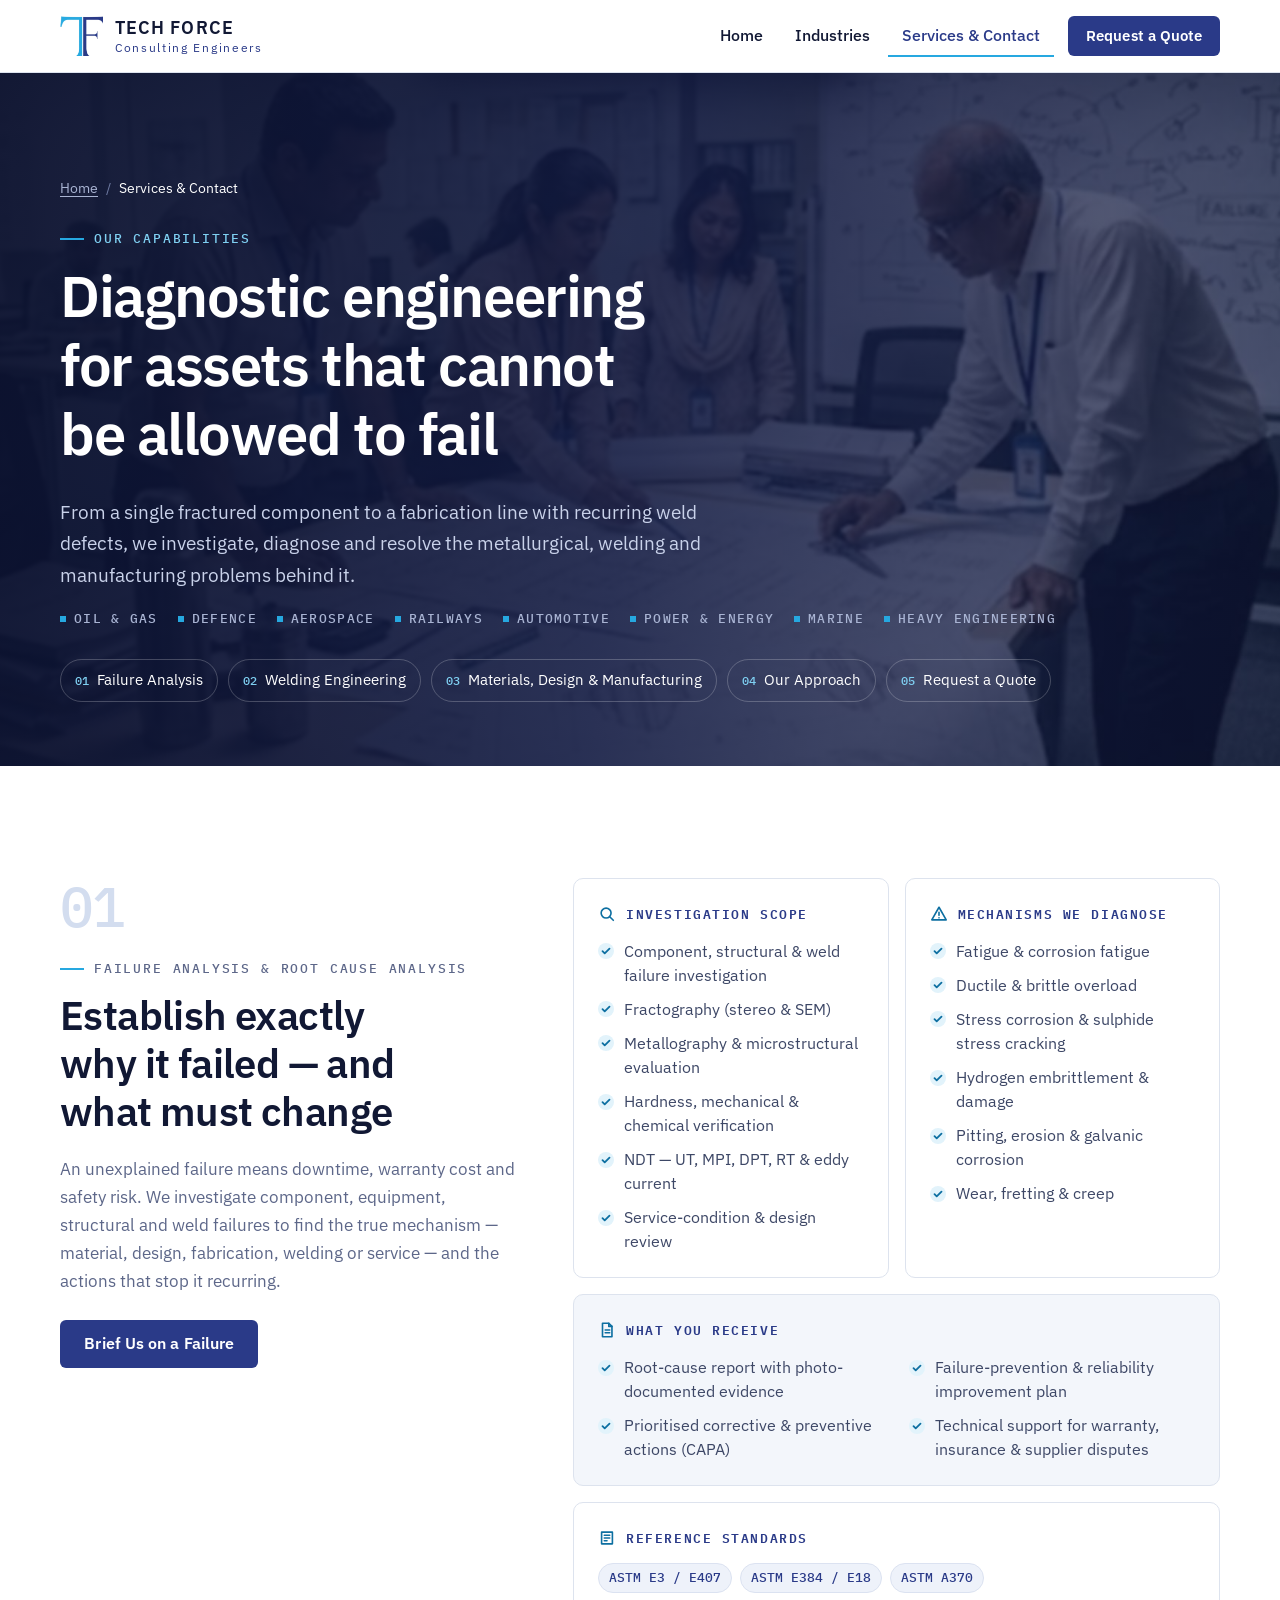
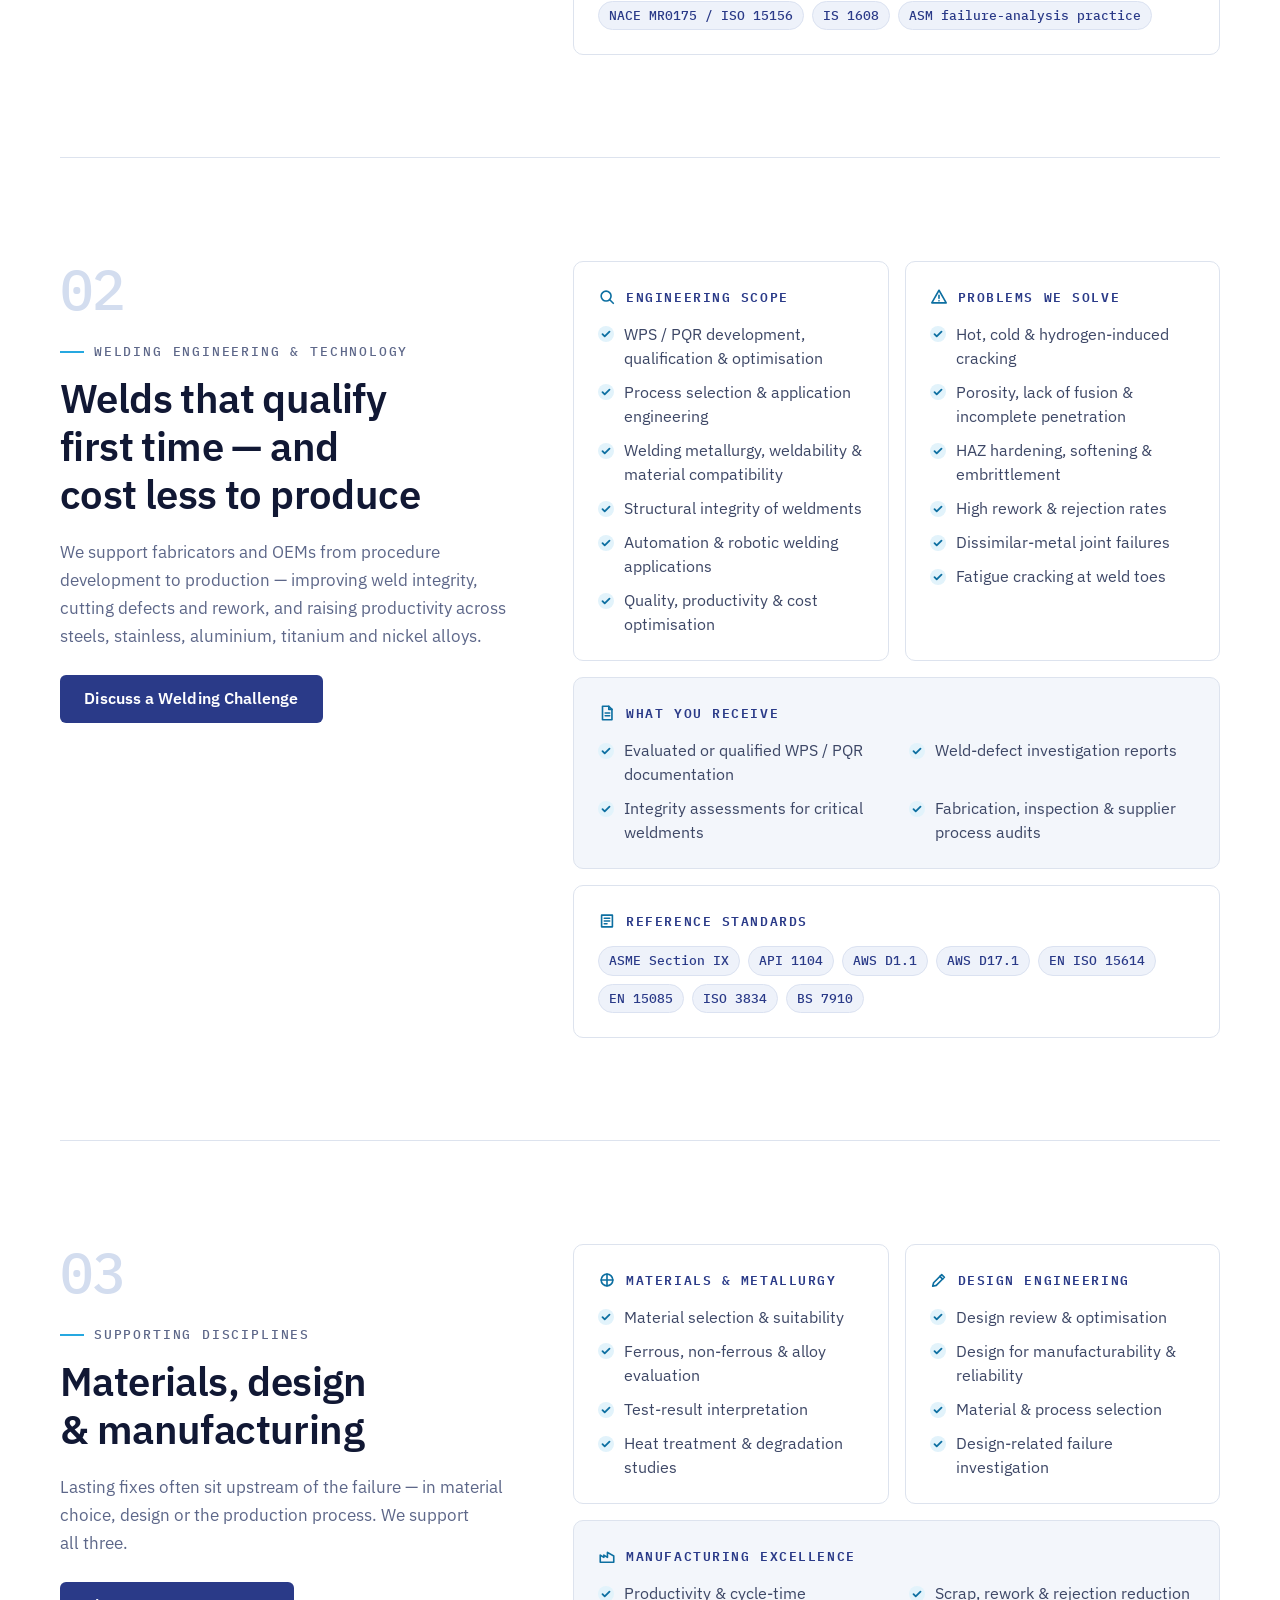
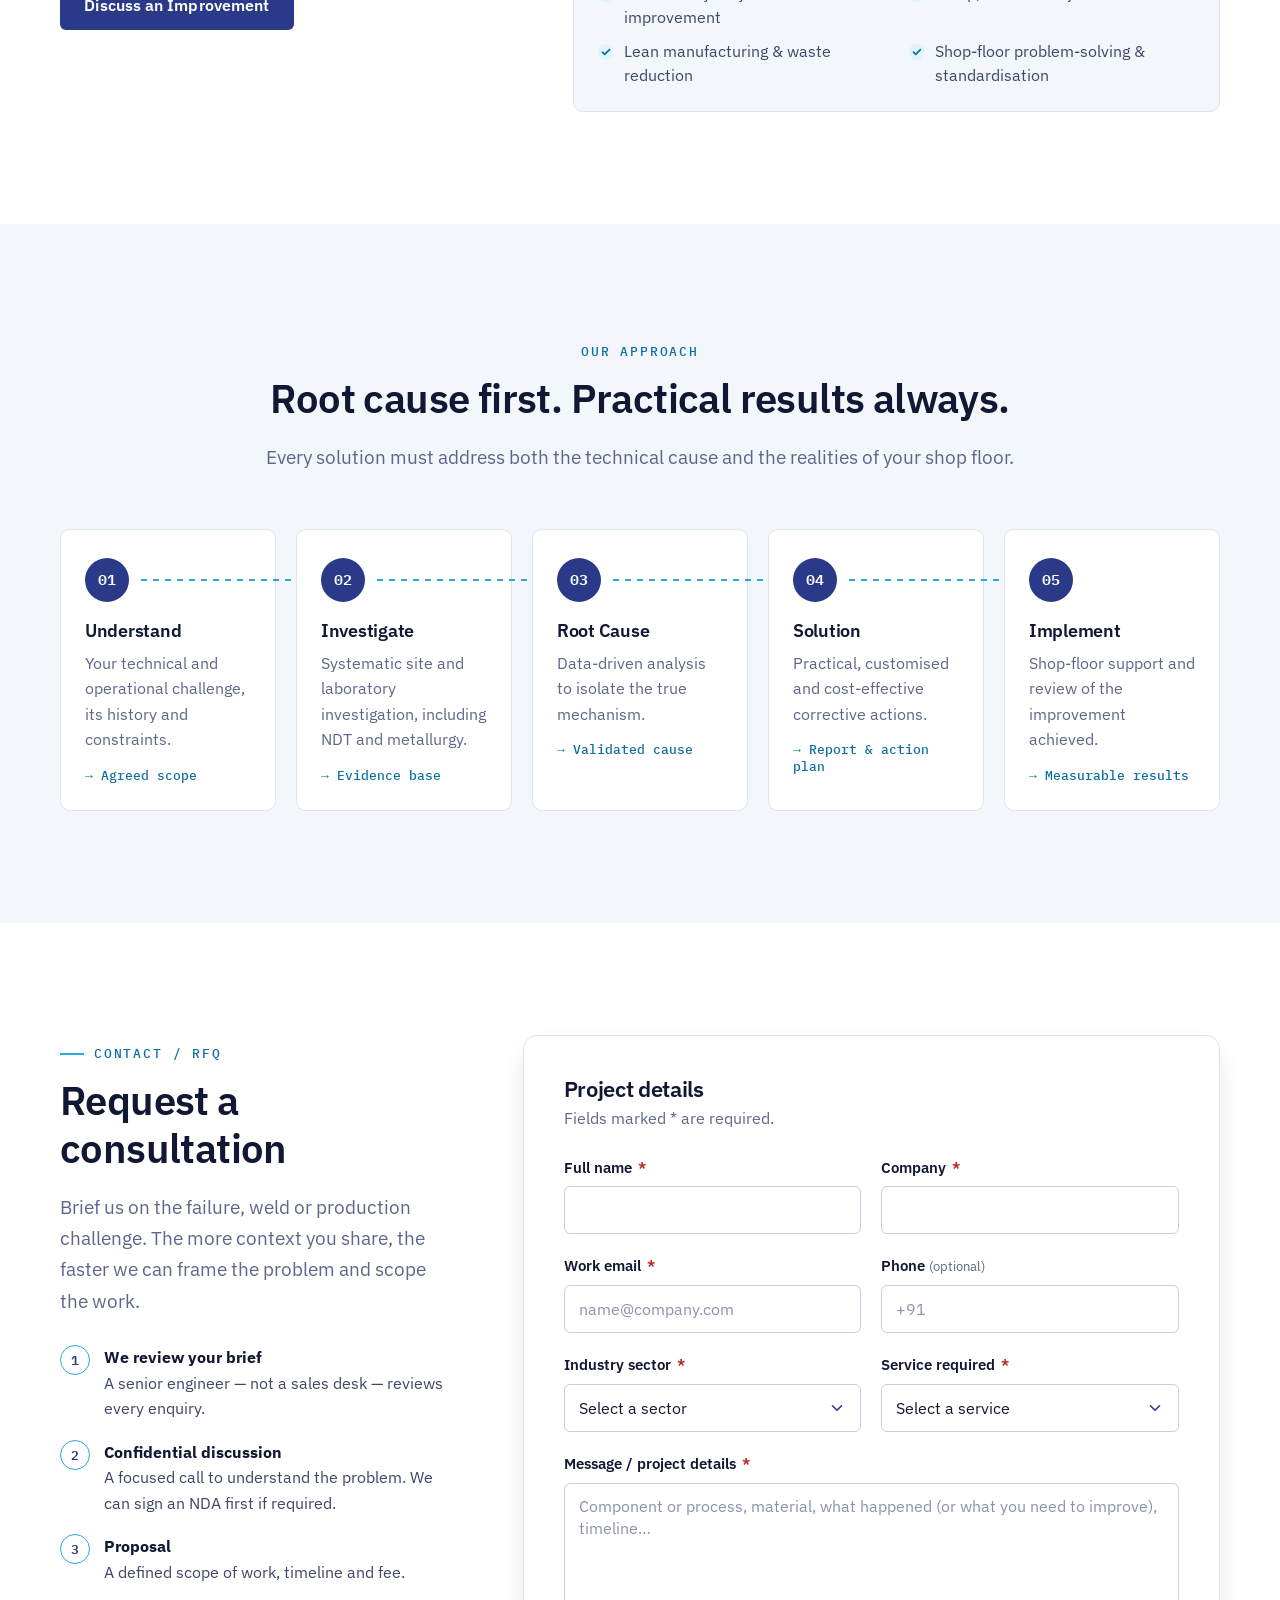
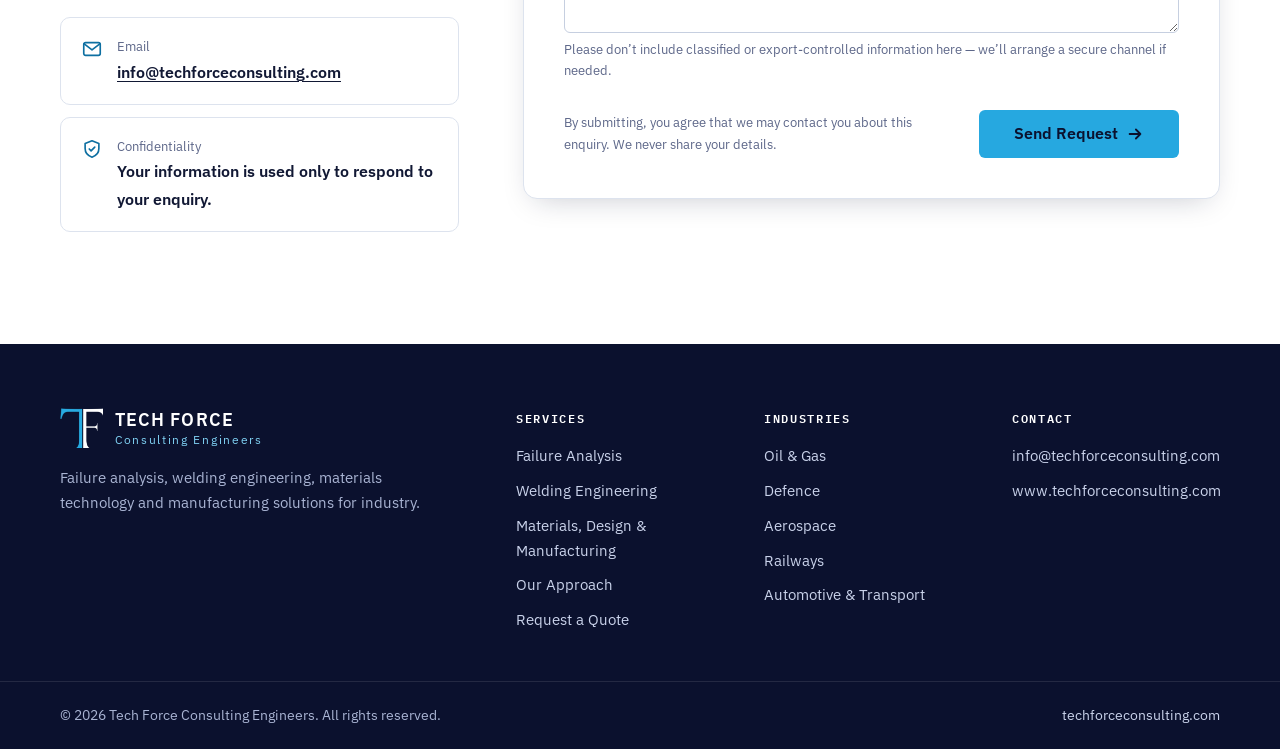
==== commit 1475763f: "Incorporate company profile content (concise) - Five competencies: Failure Analysis & RCA and Weldin" ====
--- a/services.html
+++ b/services.html
@@ -4,14 +4,14 @@
   <meta charset="utf-8">
   <meta name="viewport" content="width=device-width, initial-scale=1">
   <title>Services &amp; Contact | Tech Force Consulting Engineers</title>
-  <meta name="description" content="Material failure analysis and joining &amp; welding engineering for oil &amp; gas, defence, aerospace, railways and transportation. See our methodology and request a consultation.">
+  <meta name="description" content="Failure analysis, welding engineering, materials technology, design and manufacturing solutions. See our approach and request a consultation.">
   <link rel="canonical" href="https://www.techforceconsulting.com/services.html">
   <meta name="theme-color" content="#121a42">
 
   <meta property="og:type" content="website">
   <meta property="og:site_name" content="Tech Force Consulting Engineers">
   <meta property="og:title" content="Services &amp; Contact | Tech Force Consulting Engineers">
-  <meta property="og:description" content="Material failure analysis and joining &amp; welding engineering. Request a consultation.">
+  <meta property="og:description" content="Failure analysis, welding engineering, materials and manufacturing solutions. Request a consultation.">
   <meta property="og:url" content="https://www.techforceconsulting.com/services.html">
   <meta property="og:image" content="https://www.techforceconsulting.com/assets/images/og-image.jpg">
   <meta property="og:image:width" content="1200">
@@ -24,7 +24,7 @@
 
   <link rel="preload" href="assets/fonts/ibm-plex-sans-latin.woff2" as="font" type="font/woff2" crossorigin>
   <link rel="preload" href="assets/fonts/ibm-plex-mono-500-latin.woff2" as="font" type="font/woff2" crossorigin>
-  <link rel="stylesheet" href="assets/css/styles.css?v=2">
+  <link rel="stylesheet" href="assets/css/styles.css?v=4">
 
   <script type="application/ld+json">
   {
@@ -87,20 +87,24 @@
         <h1 id="page-title">Diagnostic engineering for assets that cannot be allowed to fail</h1>
         <p class="lead">
           From a single fractured component to a fabrication line with recurring weld defects, we investigate,
-          diagnose and resolve the metallurgical and welding problems behind it.
+          diagnose and resolve the metallurgical, welding and manufacturing problems behind it.
         </p>
         <ul class="sector-strip" aria-label="Industries served">
           <li>Oil &amp; Gas</li>
           <li>Defence</li>
           <li>Aerospace</li>
           <li>Railways</li>
-          <li>Transportation</li>
+          <li>Automotive</li>
+          <li>Power &amp; Energy</li>
+          <li>Marine</li>
+          <li>Heavy Engineering</li>
         </ul>
         <ul class="jump-links">
           <li><a href="#failure-analysis"><span class="num">01</span> Failure Analysis</a></li>
-          <li><a href="#welding"><span class="num">02</span> Joining &amp; Welding</a></li>
-          <li><a href="#process"><span class="num">03</span> How We Work</a></li>
-          <li><a href="#contact"><span class="num">04</span> Request a Quote</a></li>
+          <li><a href="#welding"><span class="num">02</span> Welding Engineering</a></li>
+          <li><a href="#supporting"><span class="num">03</span> Materials, Design &amp; Manufacturing</a></li>
+          <li><a href="#process"><span class="num">04</span> Our Approach</a></li>
+          <li><a href="#contact"><span class="num">05</span> Request a Quote</a></li>
         </ul>
       </div>
     </section>
@@ -113,13 +117,12 @@
         <article class="service" id="failure-analysis" aria-labelledby="fa-title">
           <div class="service-intro">
             <span class="service-num" aria-hidden="true">01</span>
-            <p class="eyebrow">Material Failure Analysis</p>
+            <p class="eyebrow">Failure Analysis &amp; Root Cause Analysis</p>
             <h2 id="fa-title">Establish exactly why it failed — and what must change</h2>
             <p>
-              An unexplained failure is a business risk: unplanned downtime, warranty exposure, safety questions and
-              strained customer relationships. Our investigations combine field evidence, laboratory examination and
-              engineering judgement to establish the governing failure mechanism and its root cause — then translate
-              the findings into corrective actions your organisation can implement with confidence.
+              An unexplained failure means downtime, warranty cost and safety risk. We investigate component,
+              equipment, structural and weld failures to find the true mechanism — material, design, fabrication,
+              welding or service — and the actions that stop it recurring.
             </p>
             <a class="btn btn--navy" href="?service=failure-analysis#contact">Brief Us on a Failure</a>
           </div>
@@ -131,7 +134,7 @@
                 Investigation Scope
               </h3>
               <ul class="check-list">
-                <li>Root-cause investigation &amp; failure-mode assessment</li>
+                <li>Component, structural &amp; weld failure investigation</li>
                 <li>Fractography (stereo &amp; SEM)</li>
                 <li>Metallography &amp; microstructural evaluation</li>
                 <li>Hardness, mechanical &amp; chemical verification</li>
@@ -160,7 +163,7 @@
               </h3>
               <ul class="check-list check-list--two">
                 <li>Root-cause report with photo-documented evidence</li>
-                <li>Executive summary for leadership decisions</li>
+                <li>Failure-prevention &amp; reliability improvement plan</li>
                 <li>Prioritised corrective &amp; preventive actions (CAPA)</li>
                 <li>Technical support for warranty, insurance &amp; supplier disputes</li>
               </ul>
@@ -182,17 +185,16 @@
           </div>
         </article>
 
-        <!-- 02 Joining & welding engineering -->
+        <!-- 02 Welding engineering & technology -->
         <article class="service" id="welding" aria-labelledby="weld-title">
           <div class="service-intro">
             <span class="service-num" aria-hidden="true">02</span>
-            <p class="eyebrow">Joining &amp; Welding Engineering</p>
-            <h2 id="weld-title">Weldments engineered for integrity — defects resolved at the source</h2>
+            <p class="eyebrow">Welding Engineering &amp; Technology</p>
+            <h2 id="weld-title">Welds that qualify first time — and cost less to produce</h2>
             <p>
-              Welded joints are where design intent, material behaviour and fabrication practice converge — and
-              where many structural failures begin. We provide independent welding engineering across carbon,
-              low-alloy and stainless steels, aluminium, titanium and nickel alloys: evaluating procedures,
-              diagnosing defects and assuring the structural integrity of critical weldments.
+              We support fabricators and OEMs from procedure development to production — improving weld integrity,
+              cutting defects and rework, and raising productivity across steels, stainless, aluminium, titanium and
+              nickel alloys.
             </p>
             <a class="btn btn--navy" href="?service=welding#contact">Discuss a Welding Challenge</a>
           </div>
@@ -204,12 +206,12 @@
                 Engineering Scope
               </h3>
               <ul class="check-list">
-                <li>WPS, PQR &amp; WPQ evaluation and development</li>
-                <li>Weld-defect root-cause analysis</li>
-                <li>Structural-integrity &amp; fitness-for-purpose assessment of weldments</li>
-                <li>Filler, preheat, interpass &amp; PWHT strategy</li>
-                <li>Distortion &amp; residual-stress control</li>
-                <li>Advanced joining — orbital GTAW, laser, electron-beam, brazing &amp; dissimilar metals</li>
+                <li>WPS / PQR development, qualification &amp; optimisation</li>
+                <li>Process selection &amp; application engineering</li>
+                <li>Welding metallurgy, weldability &amp; material compatibility</li>
+                <li>Structural integrity of weldments</li>
+                <li>Automation &amp; robotic welding applications</li>
+                <li>Quality, productivity &amp; cost optimisation</li>
               </ul>
             </div>
             <div class="panel">
@@ -221,7 +223,7 @@
                 <li>Hot, cold &amp; hydrogen-induced cracking</li>
                 <li>Porosity, lack of fusion &amp; incomplete penetration</li>
                 <li>HAZ hardening, softening &amp; embrittlement</li>
-                <li>Repeated qualification test failures</li>
+                <li>High rework &amp; rejection rates</li>
                 <li>Dissimilar-metal joint failures</li>
                 <li>Fatigue cracking at weld toes</li>
               </ul>
@@ -257,6 +259,51 @@
           </div>
         </article>
 
+        <!-- 03 Materials, design & manufacturing -->
+        <article class="service" id="supporting" aria-labelledby="support-title">
+          <div class="service-intro">
+            <span class="service-num" aria-hidden="true">03</span>
+            <p class="eyebrow">Supporting Disciplines</p>
+            <h2 id="support-title">Materials, design &amp; manufacturing</h2>
+            <p>
+              Lasting fixes often sit upstream of the failure — in material choice, design or the production process.
+              We support all three.
+            </p>
+            <a class="btn btn--navy" href="?service=manufacturing#contact">Discuss an Improvement</a>
+          </div>
+
+          <div class="service-panels">
+            <div class="panel" id="materials">
+              <h3><svg viewBox="0 0 20 20" fill="none" stroke="currentColor" stroke-width="1.8" stroke-linecap="round" stroke-linejoin="round" aria-hidden="true"><circle cx="10" cy="10" r="6.5"/><path d="M10 3.5v13M3.5 10h13"/></svg>Materials &amp; Metallurgy</h3>
+              <ul class="check-list">
+                <li>Material selection &amp; suitability</li>
+                <li>Ferrous, non-ferrous &amp; alloy evaluation</li>
+                <li>Test-result interpretation</li>
+                <li>Heat treatment &amp; degradation studies</li>
+              </ul>
+            </div>
+            <div class="panel" id="design">
+              <h3><svg viewBox="0 0 20 20" fill="none" stroke="currentColor" stroke-width="1.8" stroke-linecap="round" stroke-linejoin="round" aria-hidden="true"><path d="M3 17l4-1 9-9-3-3-9 9-1 4z"/><path d="M11 6l3 3"/></svg>Design Engineering</h3>
+              <ul class="check-list">
+                <li>Design review &amp; optimisation</li>
+                <li>Design for manufacturability &amp; reliability</li>
+                <li>Material &amp; process selection</li>
+                <li>Design-related failure investigation</li>
+              </ul>
+            </div>
+            <div class="panel panel--wide panel--accent" id="manufacturing">
+              <h3><svg viewBox="0 0 20 20" fill="none" stroke="currentColor" stroke-width="1.8" stroke-linecap="round" stroke-linejoin="round" aria-hidden="true"><path d="M2.5 17V9l4 2.5V9l4 2.5V6l7 4v7z"/></svg>Manufacturing Excellence</h3>
+              <ul class="check-list check-list--two">
+                <li>Productivity &amp; cycle-time improvement</li>
+                <li>Scrap, rework &amp; rejection reduction</li>
+                <li>Lean manufacturing &amp; waste reduction</li>
+                <li>Shop-floor problem-solving &amp; standardisation</li>
+              </ul>
+            </div>
+          </div>
+        </article>
+
+
       </div>
     </section>
 
@@ -264,35 +311,41 @@
     <section class="section section--alt" id="process" aria-labelledby="process-title">
       <div class="container">
         <div class="section-head section-head--center">
-          <p class="eyebrow">How We Work</p>
-          <h2 id="process-title">A disciplined, four-stage engagement</h2>
-          <p class="lead">A transparent methodology from first brief to final report, so every stakeholder knows what will be delivered — and when.</p>
+          <p class="eyebrow">Our Approach</p>
+          <h2 id="process-title">Root cause first. Practical results always.</h2>
+          <p class="lead">Every solution must address both the technical cause and the realities of your shop floor.</p>
         </div>
 
         <ol class="process">
           <li class="process-step">
             <span class="step-num" aria-hidden="true">01</span>
-            <h3>Initial Assessment</h3>
-            <p>We review the failure history, drawings, specifications and samples, frame the technical question, and agree scope, timeline and fees.</p>
-            <span class="step-out">→ Scope &amp; proposal</span>
+            <h3>Understand</h3>
+            <p>Your technical and operational challenge, its history and constraints.</p>
+            <span class="step-out">→ Agreed scope</span>
           </li>
           <li class="process-step">
             <span class="step-num" aria-hidden="true">02</span>
-            <h3>Field / Lab Testing</h3>
-            <p>Site inspection and NDT where warranted, followed by laboratory examination — fractography, metallography, hardness and chemistry.</p>
+            <h3>Investigate</h3>
+            <p>Systematic site and laboratory investigation, including NDT and metallurgy.</p>
             <span class="step-out">→ Evidence base</span>
           </li>
           <li class="process-step">
             <span class="step-num" aria-hidden="true">03</span>
-            <h3>Root Cause Analysis</h3>
-            <p>We correlate the evidence against design, material, fabrication and service conditions to isolate the governing mechanism.</p>
-            <span class="step-out">→ Validated root cause</span>
+            <h3>Root Cause</h3>
+            <p>Data-driven analysis to isolate the true mechanism.</p>
+            <span class="step-out">→ Validated cause</span>
           </li>
           <li class="process-step">
             <span class="step-num" aria-hidden="true">04</span>
-            <h3>Engineering Report</h3>
-            <p>A standards-referenced report with an executive summary, findings and prioritised corrective actions — presented to your team.</p>
-            <span class="step-out">→ Report &amp; CAPA plan</span>
+            <h3>Solution</h3>
+            <p>Practical, customised and cost-effective corrective actions.</p>
+            <span class="step-out">→ Report &amp; action plan</span>
+          </li>
+          <li class="process-step">
+            <span class="step-num" aria-hidden="true">05</span>
+            <h3>Implement</h3>
+            <p>Shop-floor support and review of the improvement achieved.</p>
+            <span class="step-out">→ Measurable results</span>
           </li>
         </ol>
       </div>
@@ -304,7 +357,7 @@
         <div class="contact-aside">
           <p class="eyebrow">Contact / RFQ</p>
           <h2 id="contact-title">Request a consultation</h2>
-          <p class="lead">Brief us on the component, weldment or failure. The more context you share, the faster we can frame the problem and scope the work.</p>
+          <p class="lead">Brief us on the failure, weld or production challenge. The more context you share, the faster we can frame the problem and scope the work.</p>
 
           <ol class="steps">
             <li><strong>We review your brief</strong>A senior engineer — not a sales desk — reviews every enquiry.</li>
@@ -358,7 +411,10 @@
                   <option value="defence">Defence</option>
                   <option value="aerospace">Aerospace</option>
                   <option value="railways">Railways</option>
-                  <option value="transportation">Transportation</option>
+                  <option value="transportation">Automotive &amp; Transportation</option>
+                  <option value="power">Power Generation &amp; Energy</option>
+                  <option value="marine">Shipbuilding &amp; Marine</option>
+                  <option value="heavy">Heavy Engineering &amp; Fabrication</option>
                   <option value="other">Other</option>
                 </select>
               </div>
@@ -366,15 +422,18 @@
                 <label for="f-service">Service required <span class="req" aria-hidden="true">*</span></label>
                 <select id="f-service" name="service" required>
                   <option value="" disabled selected>Select a service</option>
-                  <option value="failure-analysis">Material Failure Analysis</option>
-                  <option value="welding">Joining &amp; Welding Engineering</option>
-                  <option value="both">Both / Not sure yet</option>
+                  <option value="failure-analysis">Failure Analysis &amp; RCA</option>
+                  <option value="welding">Welding Engineering &amp; Technology</option>
+                  <option value="materials">Materials Technology &amp; Metallurgy</option>
+                  <option value="design">Design Engineering &amp; Optimisation</option>
+                  <option value="manufacturing">Manufacturing Excellence</option>
+                  <option value="both">Multiple / Not sure yet</option>
                 </select>
               </div>
               <div class="field field--full">
                 <label for="f-message">Message / project details <span class="req" aria-hidden="true">*</span></label>
                 <textarea id="f-message" name="message" required minlength="20" maxlength="5000" aria-describedby="f-message-hint"
-                          placeholder="Component or weldment, material, what happened (or what you need), service conditions, timeline…"></textarea>
+                          placeholder="Component or process, material, what happened (or what you need to improve), timeline…"></textarea>
                 <span class="hint" id="f-message-hint">Please don’t include classified or export-controlled information here — we’ll arrange a secure channel if needed.</span>
               </div>
               <!-- Honeypot: hidden from people, bots fill it in -->
@@ -410,14 +469,15 @@
             <span class="brand-tag">Consulting Engineers</span>
           </span>
         </a>
-        <p>Independent material failure analysis and joining &amp; welding engineering for safety-critical industries.</p>
+        <p>Failure analysis, welding engineering, materials technology and manufacturing solutions for industry.</p>
       </div>
       <div>
         <h2>Services</h2>
         <ul>
           <li><a href="#failure-analysis">Failure Analysis</a></li>
-          <li><a href="#welding">Joining &amp; Welding</a></li>
-          <li><a href="#process">How We Work</a></li>
+          <li><a href="#welding">Welding Engineering</a></li>
+          <li><a href="#supporting">Materials, Design &amp; Manufacturing</a></li>
+          <li><a href="#process">Our Approach</a></li>
           <li><a href="#contact">Request a Quote</a></li>
         </ul>
       </div>
@@ -428,7 +488,7 @@
           <li><a href="index.html#sector-defence">Defence</a></li>
           <li><a href="index.html#sector-aerospace">Aerospace</a></li>
           <li><a href="index.html#sector-railways">Railways</a></li>
-          <li><a href="index.html#sector-transportation">Transportation</a></li>
+          <li><a href="index.html#sector-transportation">Automotive &amp; Transport</a></li>
         </ul>
       </div>
       <div>
@@ -447,6 +507,6 @@
     </div>
   </footer>
 
-  <script src="assets/js/main.js?v=2" defer></script>
+  <script src="assets/js/main.js?v=3" defer></script>
 </body>
 </html>
--- a/assets/css/styles.css
+++ b/assets/css/styles.css
@@ -188,11 +188,15 @@
 .hero { position: relative; isolation: isolate; color: #d7def2; overflow: hidden; background: var(--navy-900); }
 .hero-media, .hero-media img { position: absolute; inset: 0; width: 100%; height: 100%; }
 .hero-media { z-index: -2; }
-.hero-media img { object-fit: cover; object-position: center 40%; }
-.hero::before {
+.hero-media img { object-fit: cover; object-position: 70% 30%; }
+.hero::before { /* dark behind the copy, opening up so the meeting photo shows on the right */
   content: ""; position: absolute; inset: 0; z-index: -1;
   background:
-    linear-gradient(100deg, rgba(11, 17, 46, .96) 0%, rgba(18, 26, 66, .9) 42%, rgba(18, 26, 66, .55) 100%);
+    linear-gradient(0deg, rgba(11, 17, 46, .92) 0%, rgba(11, 17, 46, 0) 32%),
+    linear-gradient(100deg, rgba(11, 17, 46, .97) 0%, rgba(18, 26, 66, .9) 38%, rgba(18, 26, 66, .45) 62%, rgba(18, 26, 66, .2) 100%);
+}
+@media (max-width: 760px) {
+  .hero::before { background: linear-gradient(180deg, rgba(11, 17, 46, .9) 0%, rgba(18, 26, 66, .8) 100%); }
 }
 .hero .container { padding-block: clamp(72px, 12vw, 136px) clamp(48px, 7vw, 80px); }
 .hero-copy { max-width: 760px; }
@@ -281,6 +285,21 @@
 .sector-card--cta h3 { color: #fff; font-size: 1.5rem; }
 .sector-card--cta p { color: #c9d2ea; font-size: .9688rem; }
 .sector-card--cta .link-arrow { color: var(--cyan-300); margin-top: 8px; }
+.sector-more { list-style: none; display: grid; gap: 10px; margin: 4px 0 20px; }
+.sector-more li { display: flex; align-items: center; gap: 10px; color: #c9d2ea; font-size: .9688rem; }
+.sector-more li::before { content: ""; flex: none; width: 6px; height: 6px; background: var(--cyan); }
+
+/* Supporting disciplines row (home) */
+.support-grid { display: grid; gap: 16px; grid-template-columns: repeat(3, minmax(0, 1fr)); margin-top: 24px; }
+@media (max-width: 860px) { .support-grid { grid-template-columns: minmax(0, 1fr); } }
+.support-card {
+  display: block; padding: 22px 24px; border-radius: var(--radius); text-decoration: none;
+  background: var(--surface-alt); border: 1px solid var(--line); border-left: 3px solid var(--cyan);
+  transition: border-color .2s ease, background-color .2s ease;
+}
+.support-card:hover { background: #fff; border-color: #c4cfe3; border-left-color: var(--cyan); }
+.support-card h3 { font-size: 1.0625rem; margin-bottom: 6px; }
+.support-card p { margin: 0; font-size: .9375rem; color: var(--muted); }
 
 /* ---------- Pillar cards (home) ---------- */
 .pillar-grid { display: grid; gap: 24px; grid-template-columns: repeat(2, minmax(0, 1fr)); }
@@ -408,8 +427,9 @@
 @media (max-width: 640px) { .check-list--two { grid-template-columns: minmax(0, 1fr); } }
 
 /* ---------- Process (services) ---------- */
-.process { list-style: none; display: grid; gap: 24px; grid-template-columns: repeat(4, minmax(0, 1fr)); counter-reset: step; }
-@media (max-width: 960px) { .process { grid-template-columns: repeat(2, minmax(0, 1fr)); } }
+.process { list-style: none; display: grid; gap: 20px; grid-template-columns: repeat(5, minmax(0, 1fr)); counter-reset: step; }
+@media (max-width: 1100px) { .process { grid-template-columns: repeat(3, minmax(0, 1fr)); } }
+@media (max-width: 760px) { .process { grid-template-columns: repeat(2, minmax(0, 1fr)); } }
 @media (max-width: 560px) { .process { grid-template-columns: minmax(0, 1fr); } }
 .process-step { position: relative; padding: 28px 24px 26px; background: #fff; border: 1px solid var(--line); border-radius: var(--radius); }
 .process-step .step-num {
@@ -419,9 +439,9 @@
 .process-step h3 { font-size: 1.125rem; }
 .process-step p { margin: 0; font-size: .9688rem; color: var(--muted); }
 .process-step .step-out { display: block; margin-top: 14px; font: 500 .8125rem var(--font-mono); color: var(--cyan-700); }
-@media (min-width: 961px) {
+@media (min-width: 1101px) {
   .process-step:not(:last-child)::after { /* connector */
-    content: ""; position: absolute; top: 49px; left: calc(24px + 44px + 12px); right: -24px; height: 2px;
+    content: ""; position: absolute; top: 49px; left: calc(24px + 44px + 12px); right: -20px; height: 2px;
     background: repeating-linear-gradient(90deg, var(--cyan) 0 6px, transparent 6px 12px);
   }
 }
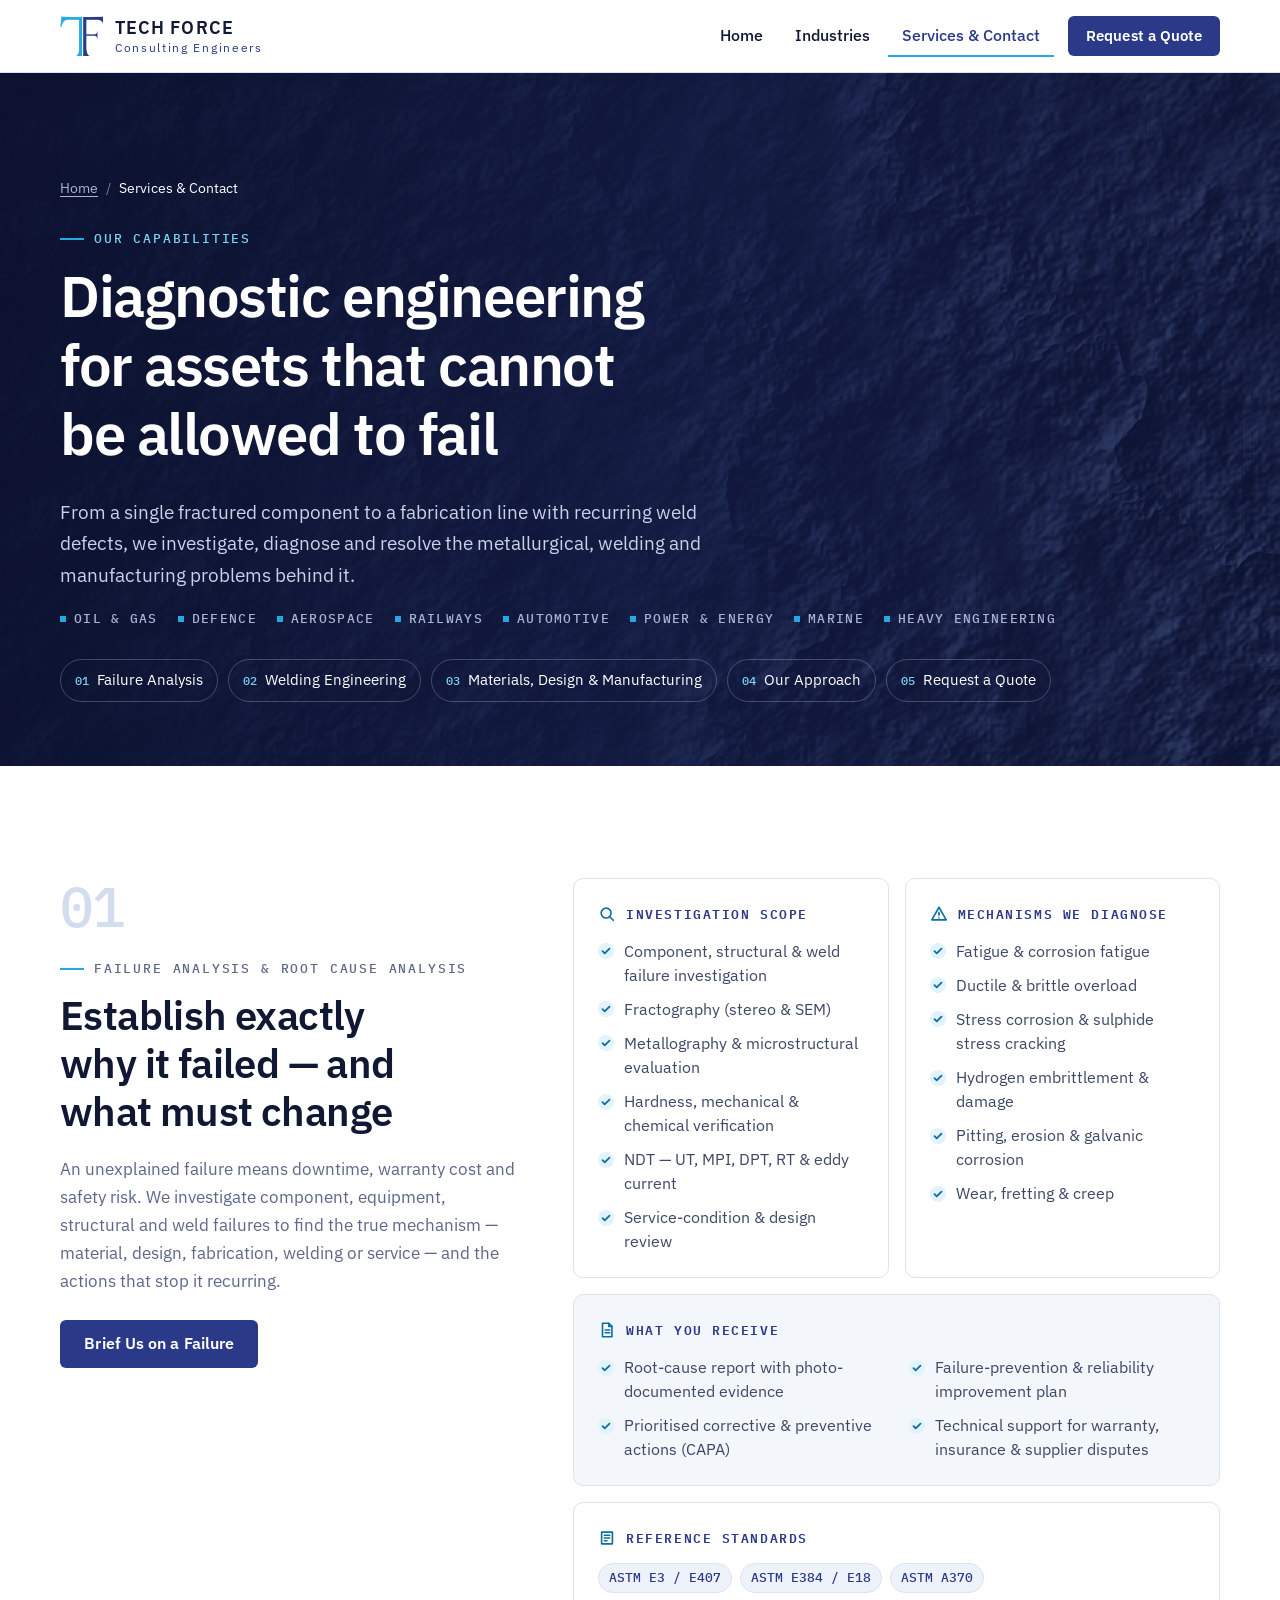
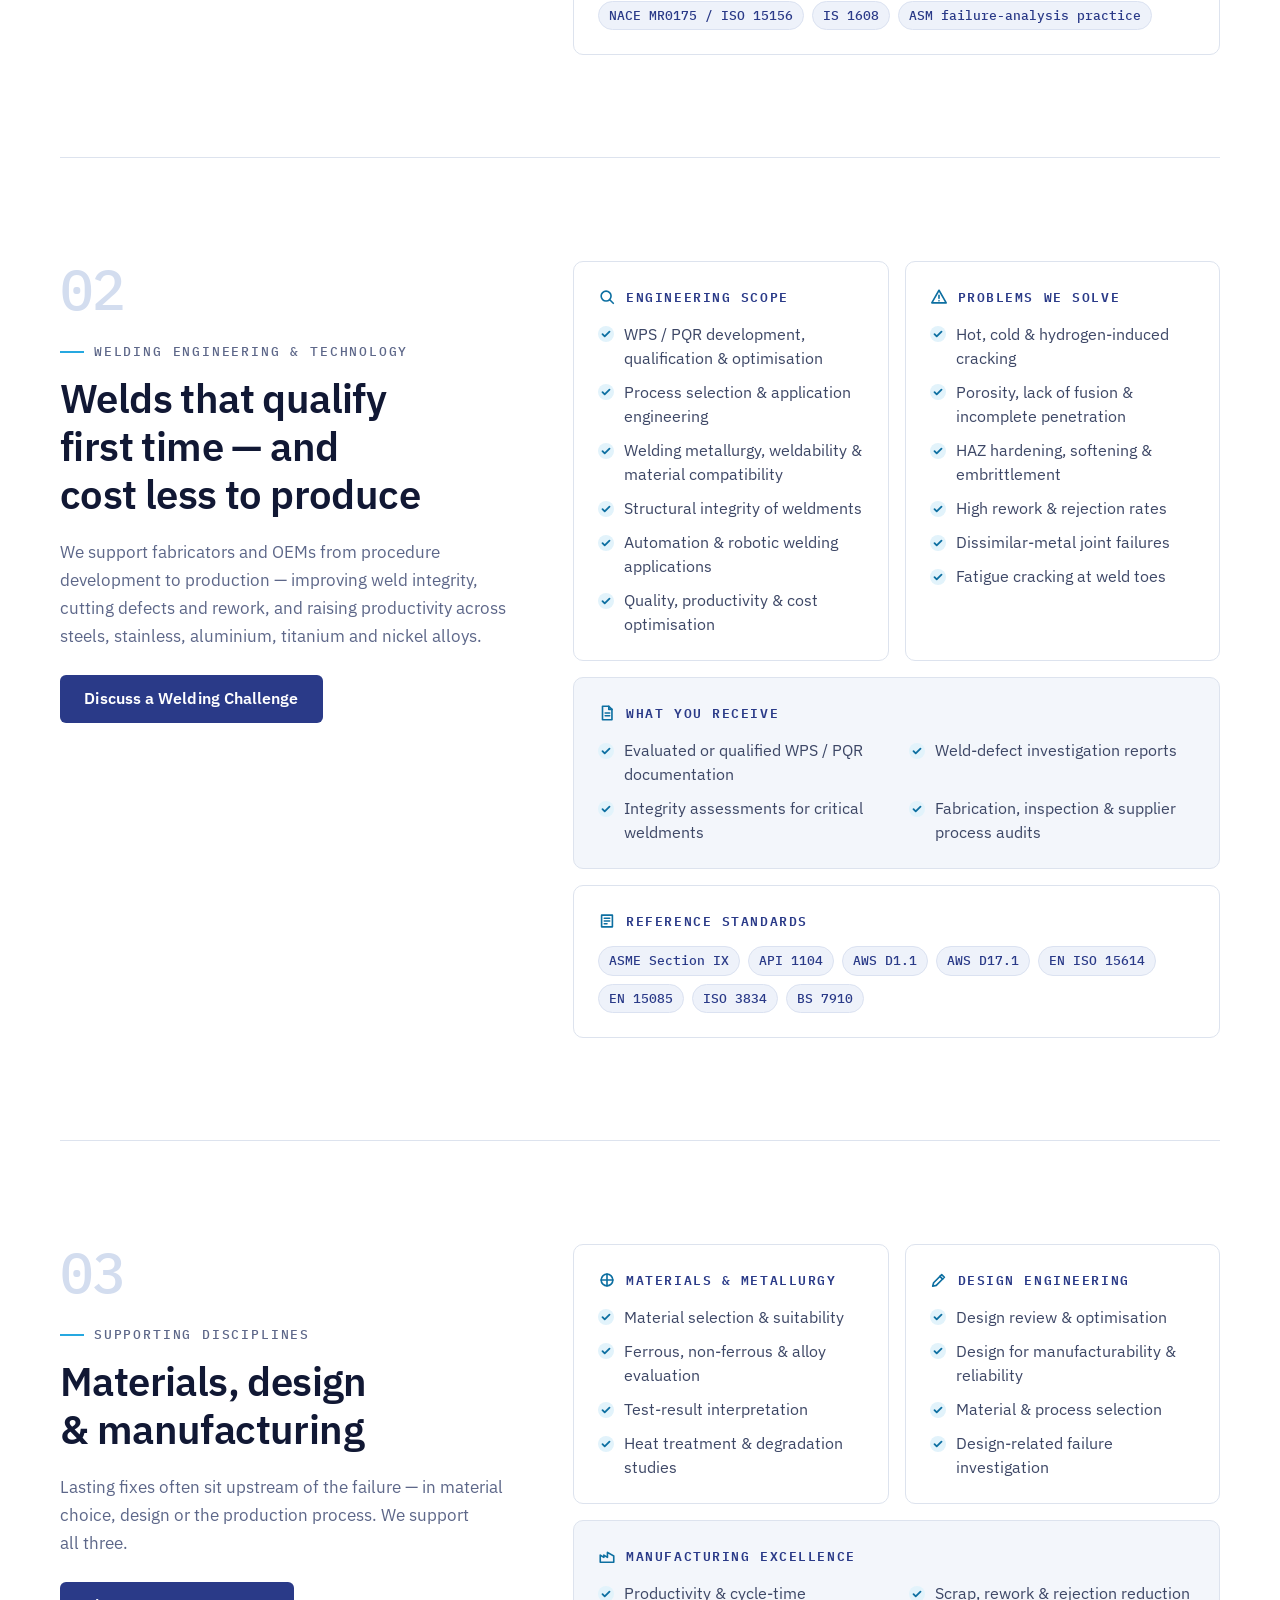
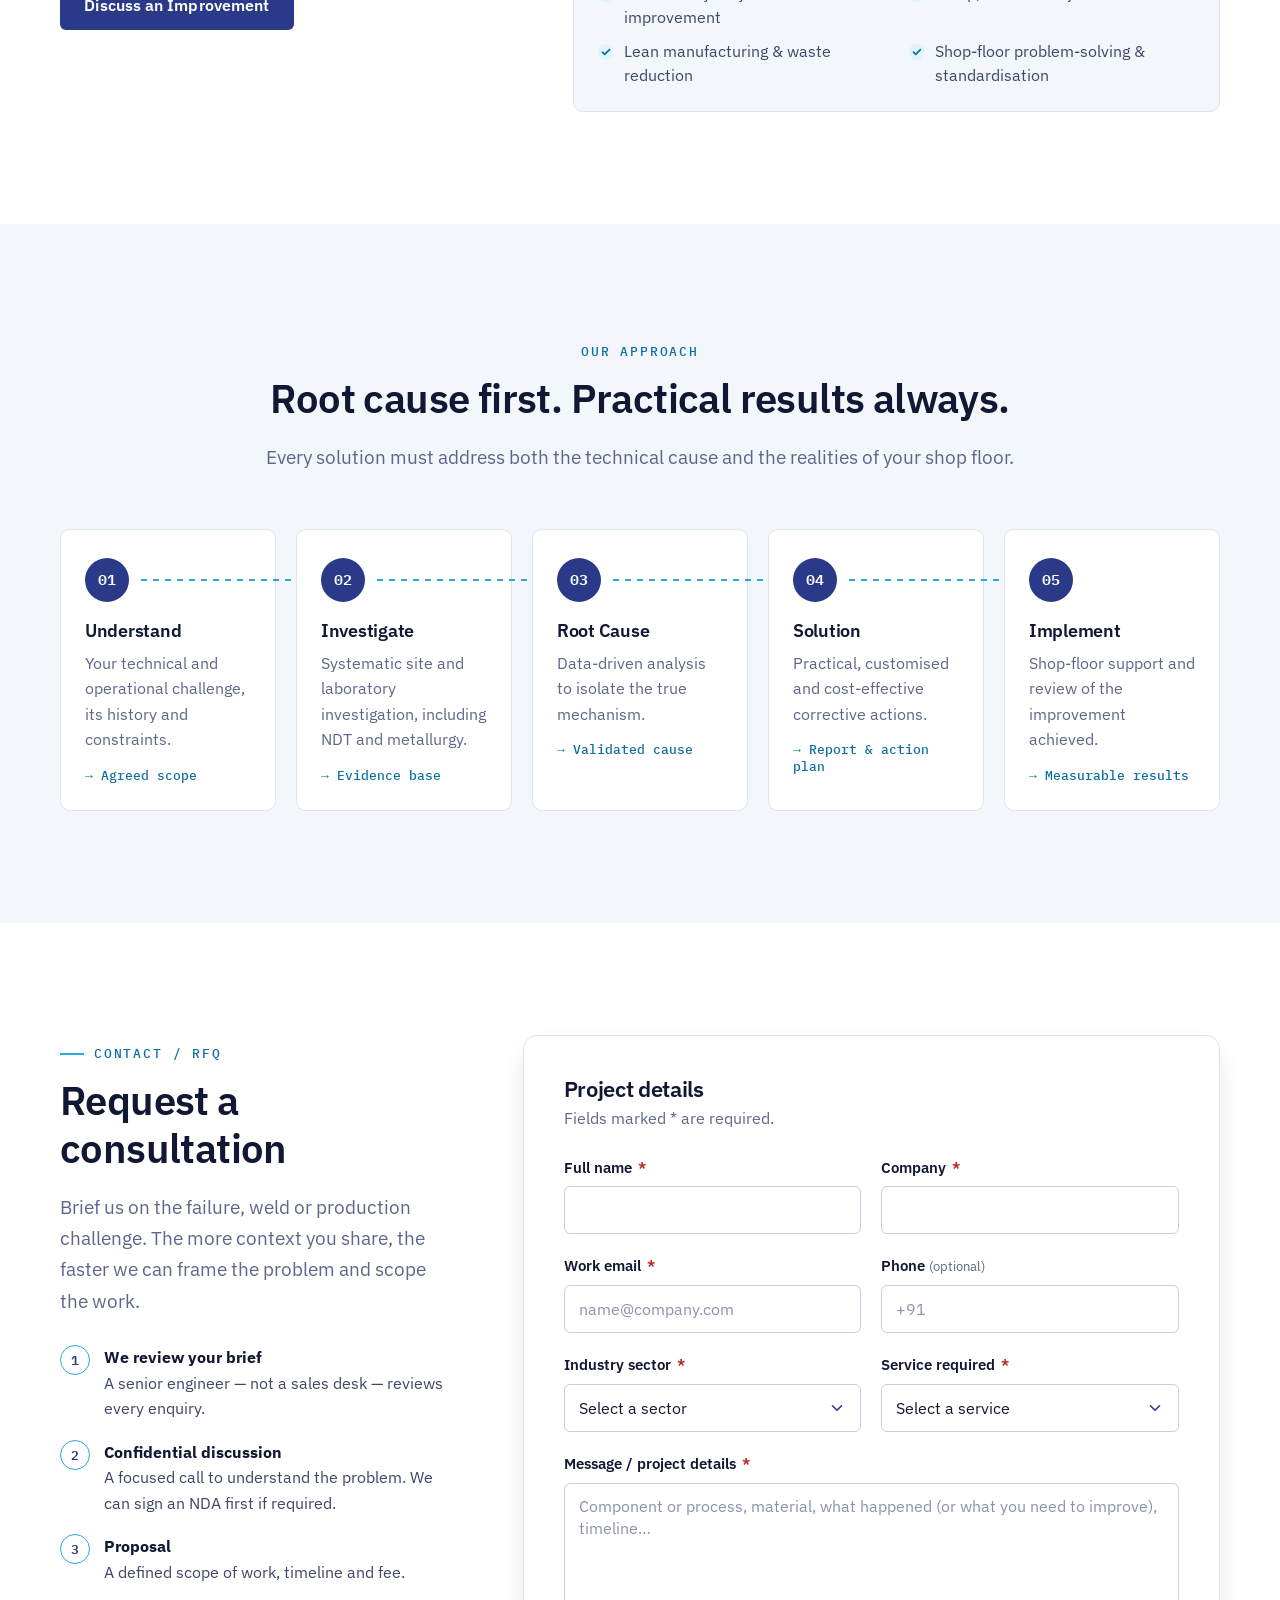
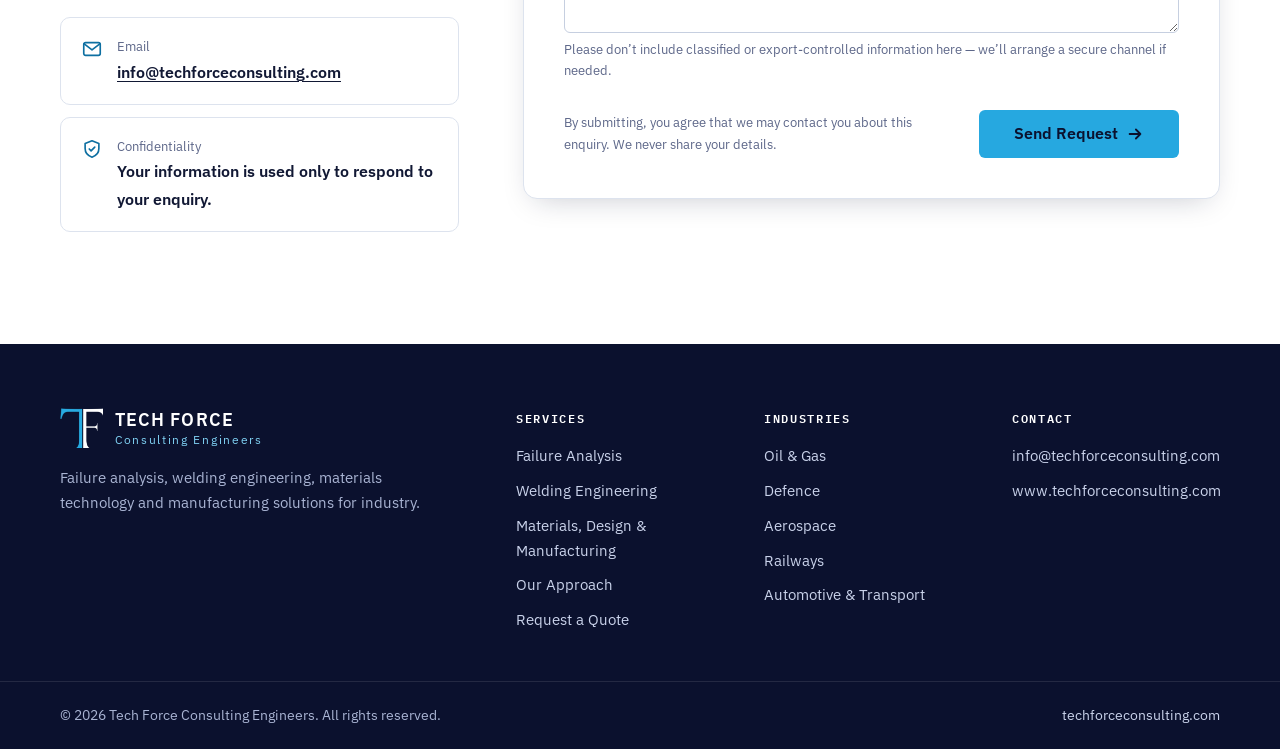
==== commit 3e480123: "Replace photos with generated people-free stand-in images Original rendered imagery with no people: " ====
--- a/services.html
+++ b/services.html
@@ -24,7 +24,7 @@
 
   <link rel="preload" href="assets/fonts/ibm-plex-sans-latin.woff2" as="font" type="font/woff2" crossorigin>
   <link rel="preload" href="assets/fonts/ibm-plex-mono-500-latin.woff2" as="font" type="font/woff2" crossorigin>
-  <link rel="stylesheet" href="assets/css/styles.css?v=4">
+  <link rel="stylesheet" href="assets/css/styles.css?v=5">
 
   <script type="application/ld+json">
   {
@@ -73,8 +73,8 @@
     <!-- ===================== Page header ===================== -->
     <section class="page-header" aria-labelledby="page-title">
       <div class="hero-media">
-        <img src="assets/images/consulting-lab-metallurgy.jpg" width="1920" height="932" fetchpriority="high"
-             alt="Indian engineering consultants reviewing failure-analysis drawings in an engineering office">
+        <img src="assets/images/header-fracture.jpg" width="1920" height="1080" fetchpriority="high"
+             alt="Close-up of a metal fracture surface">
       </div>
       <div class="container">
         <nav aria-label="Breadcrumb">
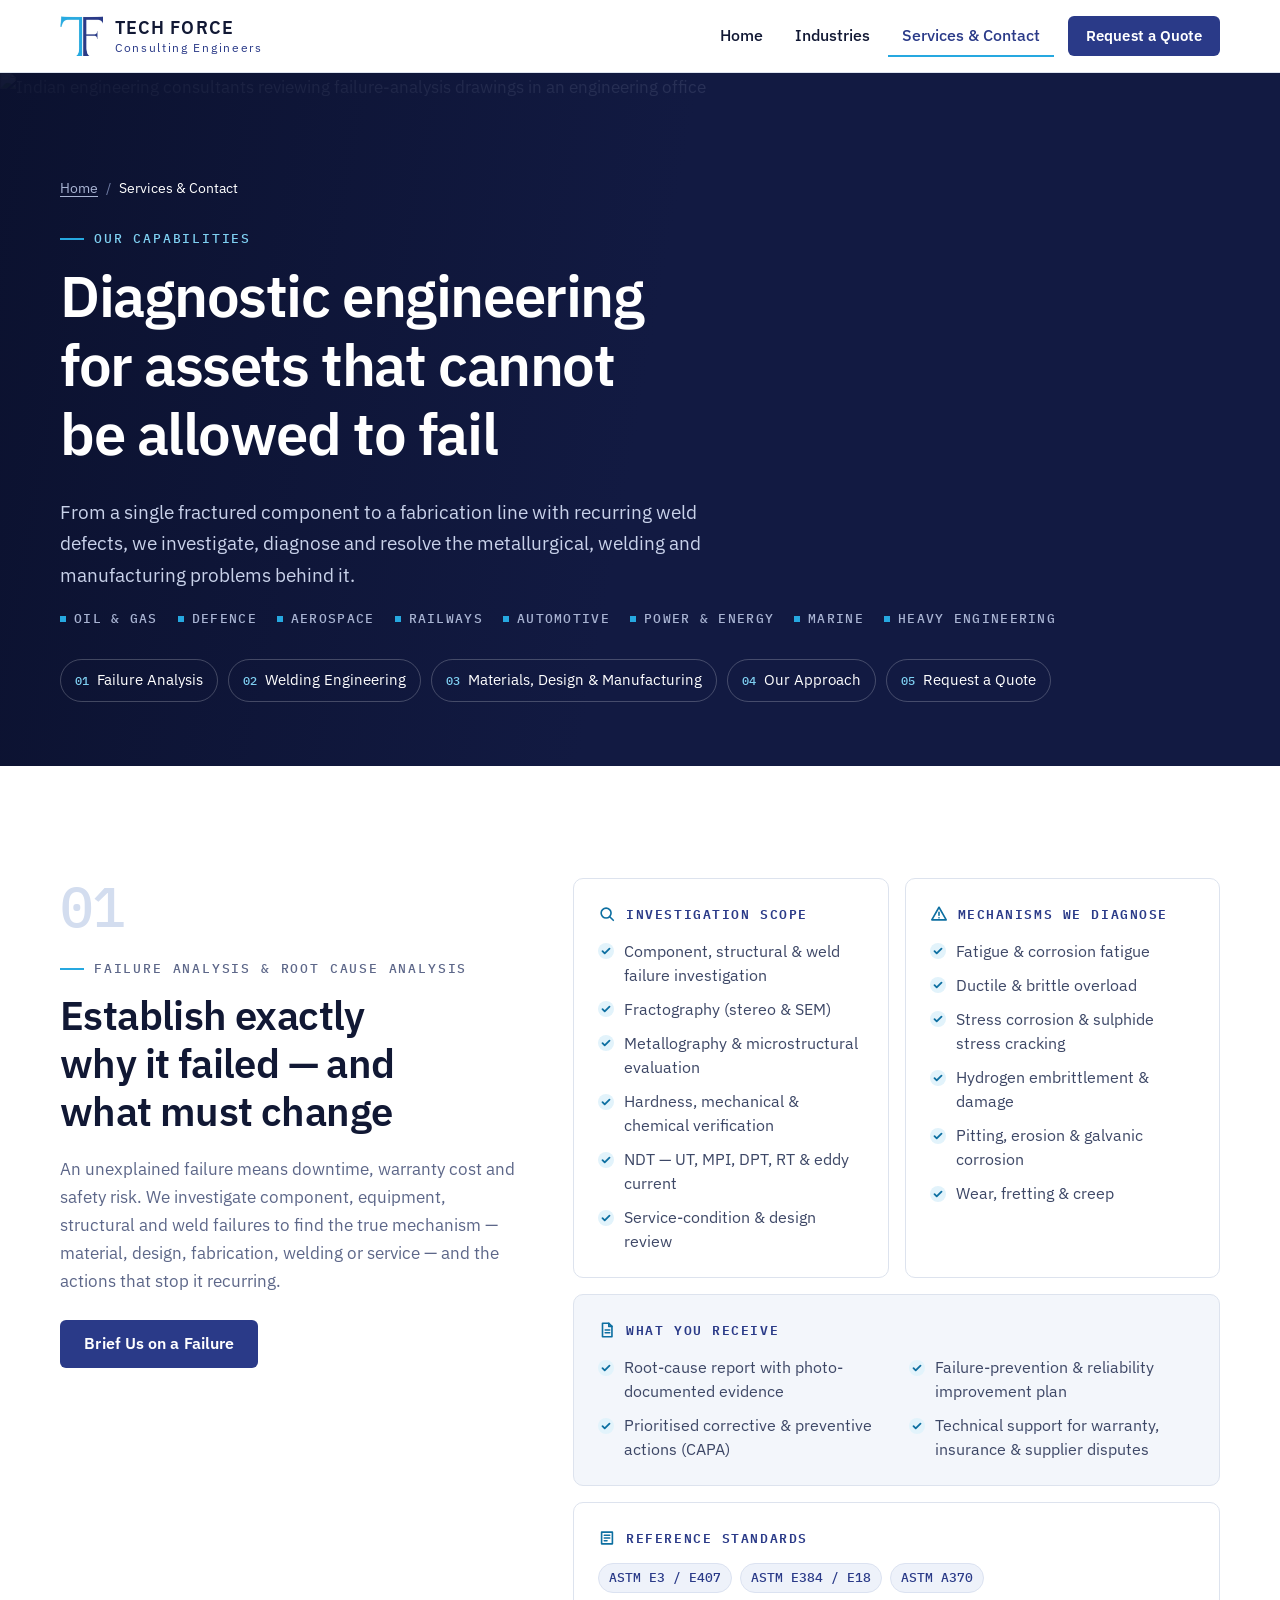
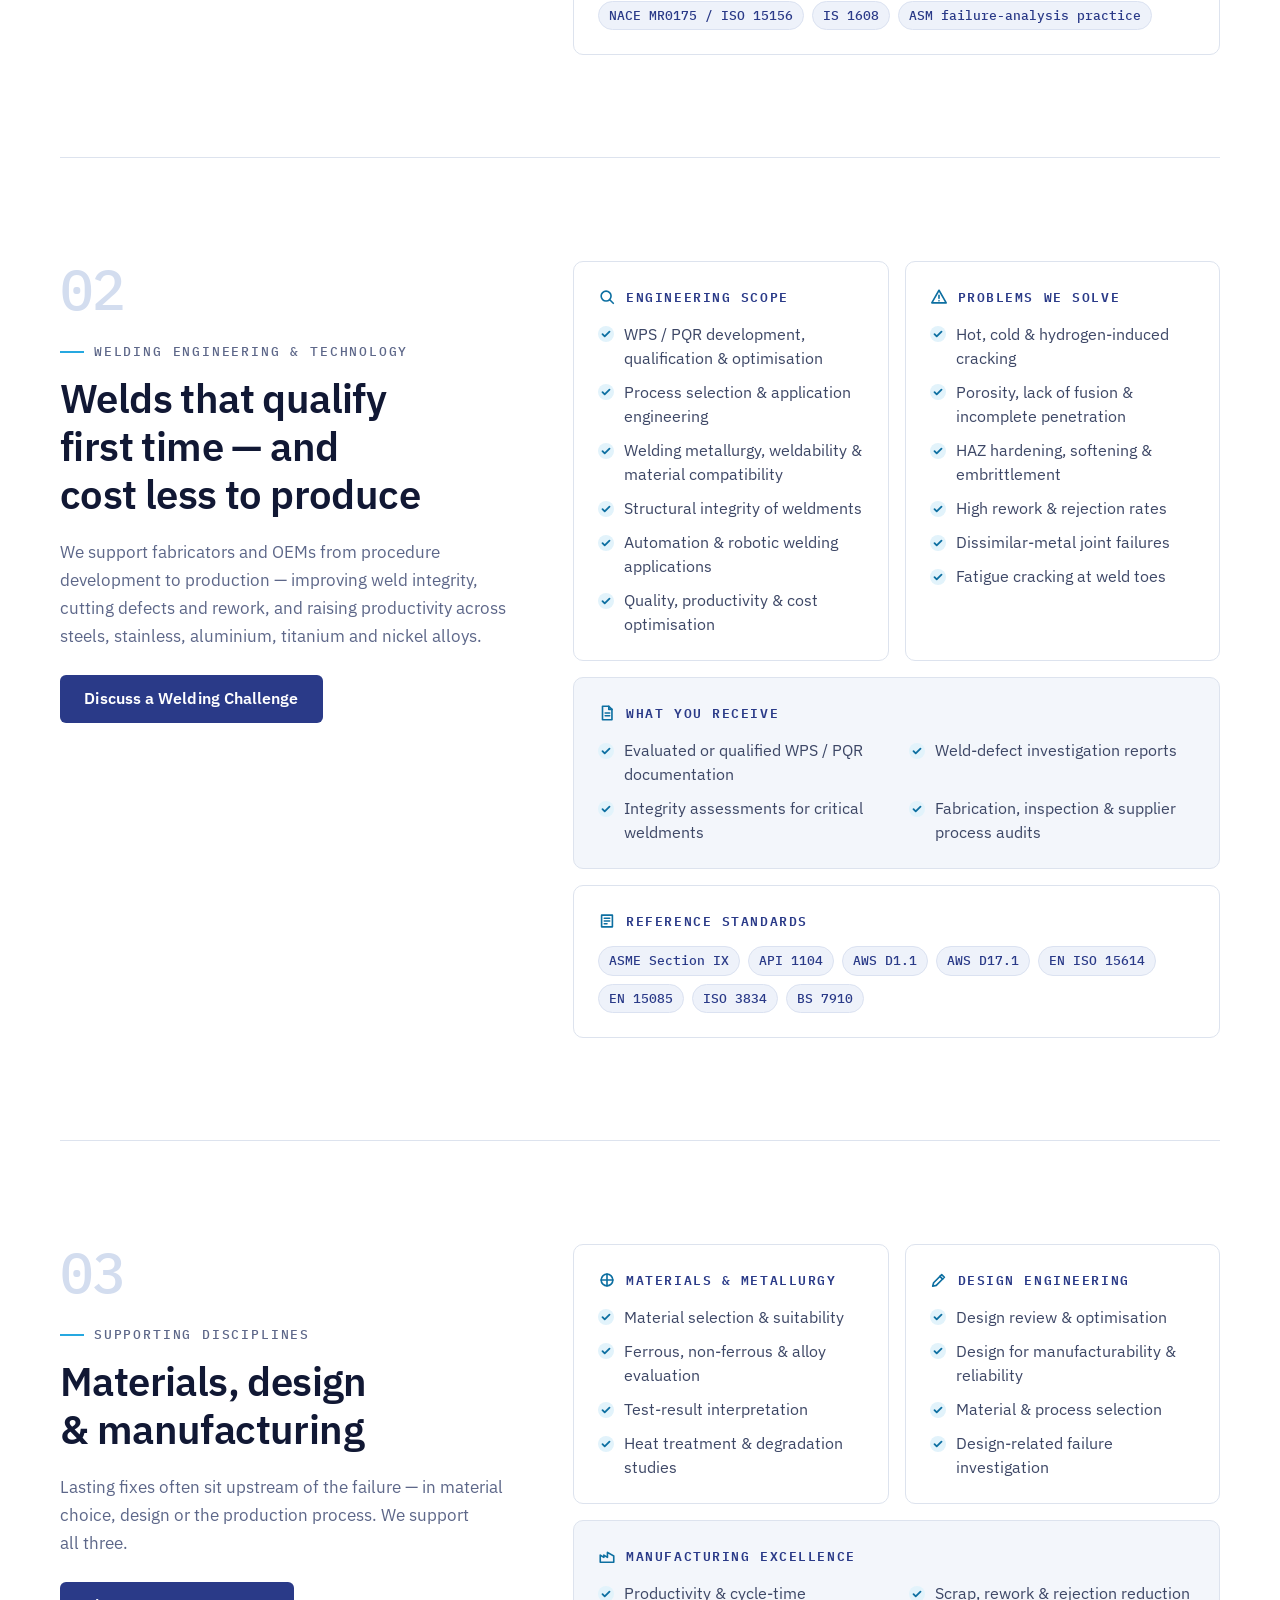
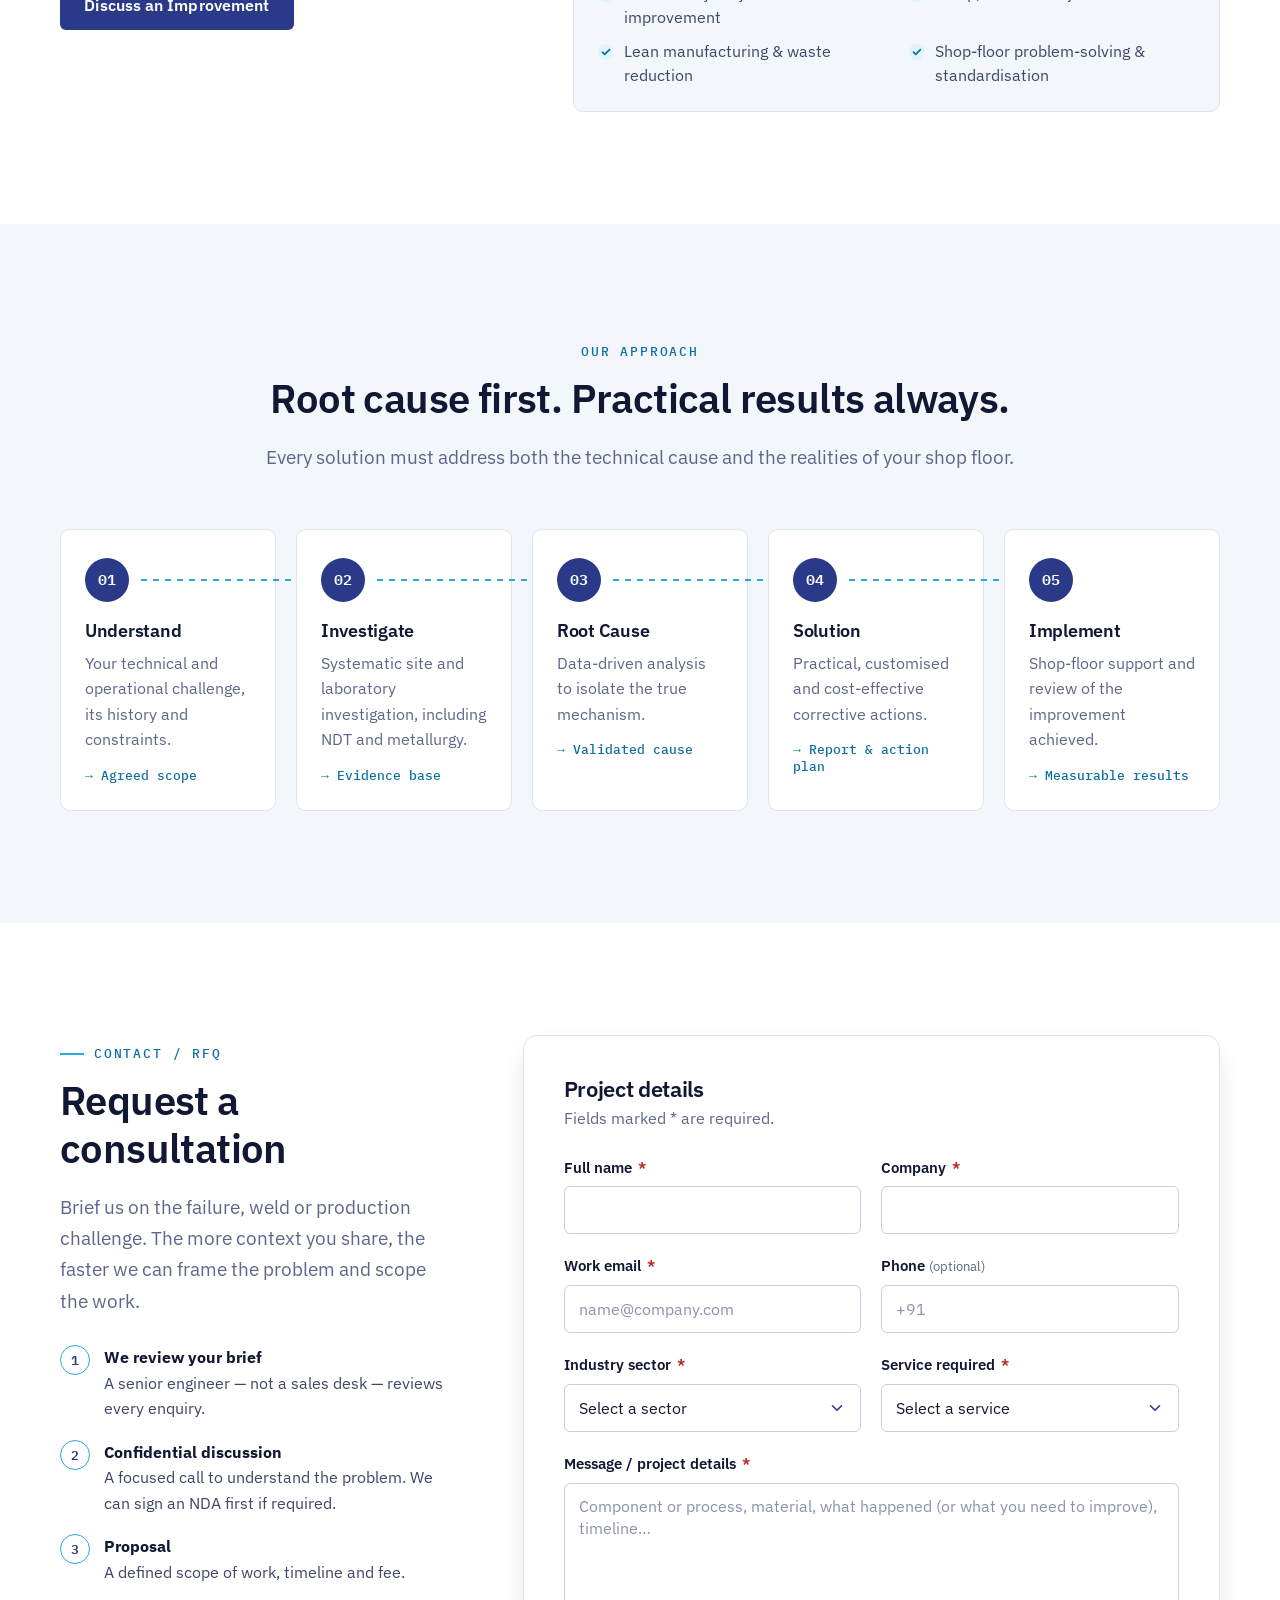
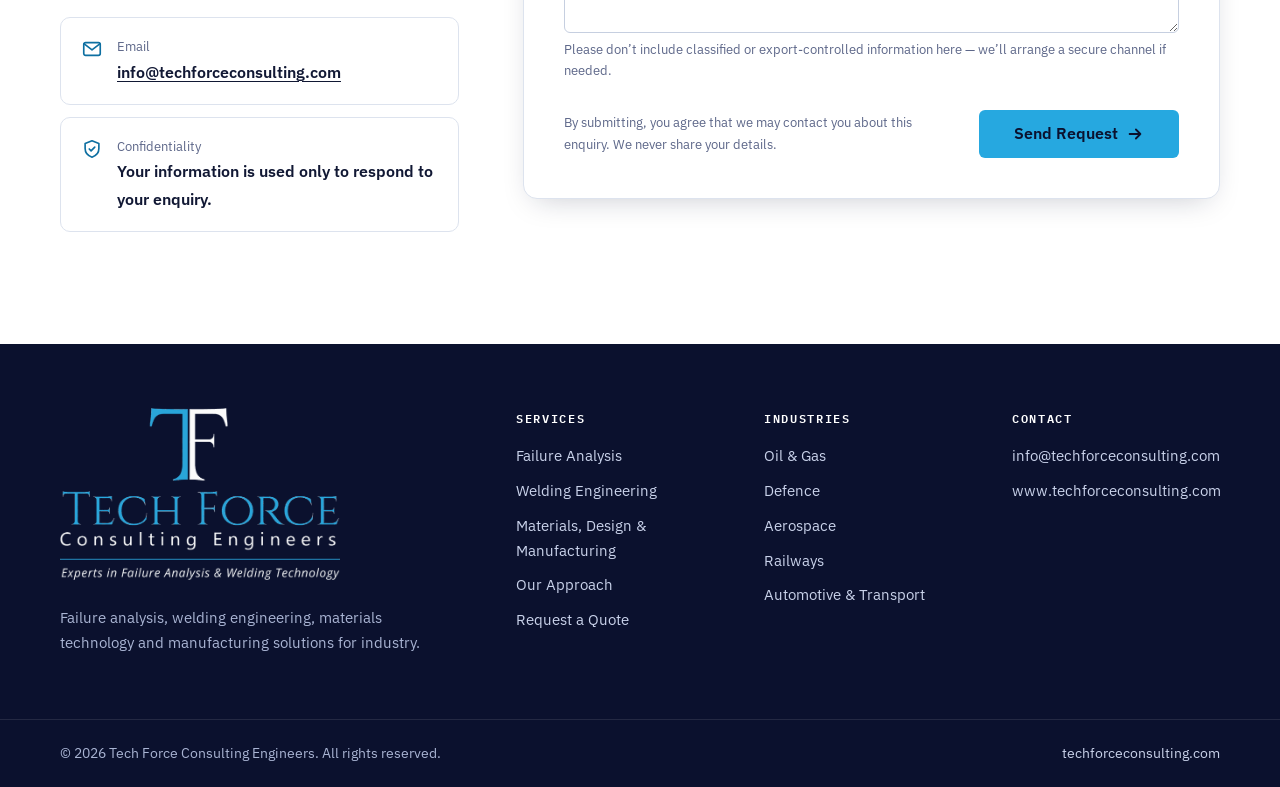
==== commit 68eb6d3b: "Show the full logo with tagline in the site footer The footer brand block now uses the supplied logo" ====
--- a/services.html
+++ b/services.html
@@ -73,8 +73,8 @@
     <!-- ===================== Page header ===================== -->
     <section class="page-header" aria-labelledby="page-title">
       <div class="hero-media">
-        <img src="assets/images/header-fracture.jpg" width="1920" height="1080" fetchpriority="high"
-             alt="Close-up of a metal fracture surface">
+        <img src="assets/images/consulting-lab-metallurgy.jpg" width="1920" height="932" fetchpriority="high"
+             alt="Indian engineering consultants reviewing failure-analysis drawings in an engineering office">
       </div>
       <div class="container">
         <nav aria-label="Breadcrumb">
@@ -462,12 +462,8 @@
   <footer class="site-footer">
     <div class="container footer-top">
       <div class="footer-brand">
-        <a class="brand" href="index.html" aria-label="Tech Force Consulting Engineers — Home">
-          <img src="assets/images/logo-mark-light.png" width="43" height="40" alt="" loading="lazy">
-          <span class="brand-text">
-            <span class="brand-name">Tech Force</span>
-            <span class="brand-tag">Consulting Engineers</span>
-          </span>
+        <a class="footer-logo" href="index.html" aria-label="Tech Force Consulting Engineers — Home">
+          <img src="assets/images/logo-full-light.png" width="320" height="197" alt="" loading="lazy" decoding="async">
         </a>
         <p>Failure analysis, welding engineering, materials technology and manufacturing solutions for industry.</p>
       </div>
--- a/assets/css/styles.css
+++ b/assets/css/styles.css
@@ -513,8 +513,8 @@
 .footer-top { display: grid; gap: 40px; grid-template-columns: minmax(0, 2fr) repeat(3, minmax(0, 1fr)); padding-block: 64px 48px; }
 @media (max-width: 900px) { .footer-top { grid-template-columns: repeat(2, minmax(0, 1fr)); } }
 @media (max-width: 520px) { .footer-top { grid-template-columns: minmax(0, 1fr); } }
-.footer-brand .brand-name { color: #fff; }
-.footer-brand .brand-tag { color: var(--cyan-300); }
+.footer-logo { display: inline-block; }
+.footer-logo img { width: 280px; height: auto; }
 .footer-brand p { margin-top: 18px; max-width: 360px; }
 .site-footer h2 { font: 600 .75rem var(--font-mono); letter-spacing: .14em; text-transform: uppercase; color: #fff; margin-bottom: 16px; }
 .site-footer ul { list-style: none; display: grid; gap: 10px; }
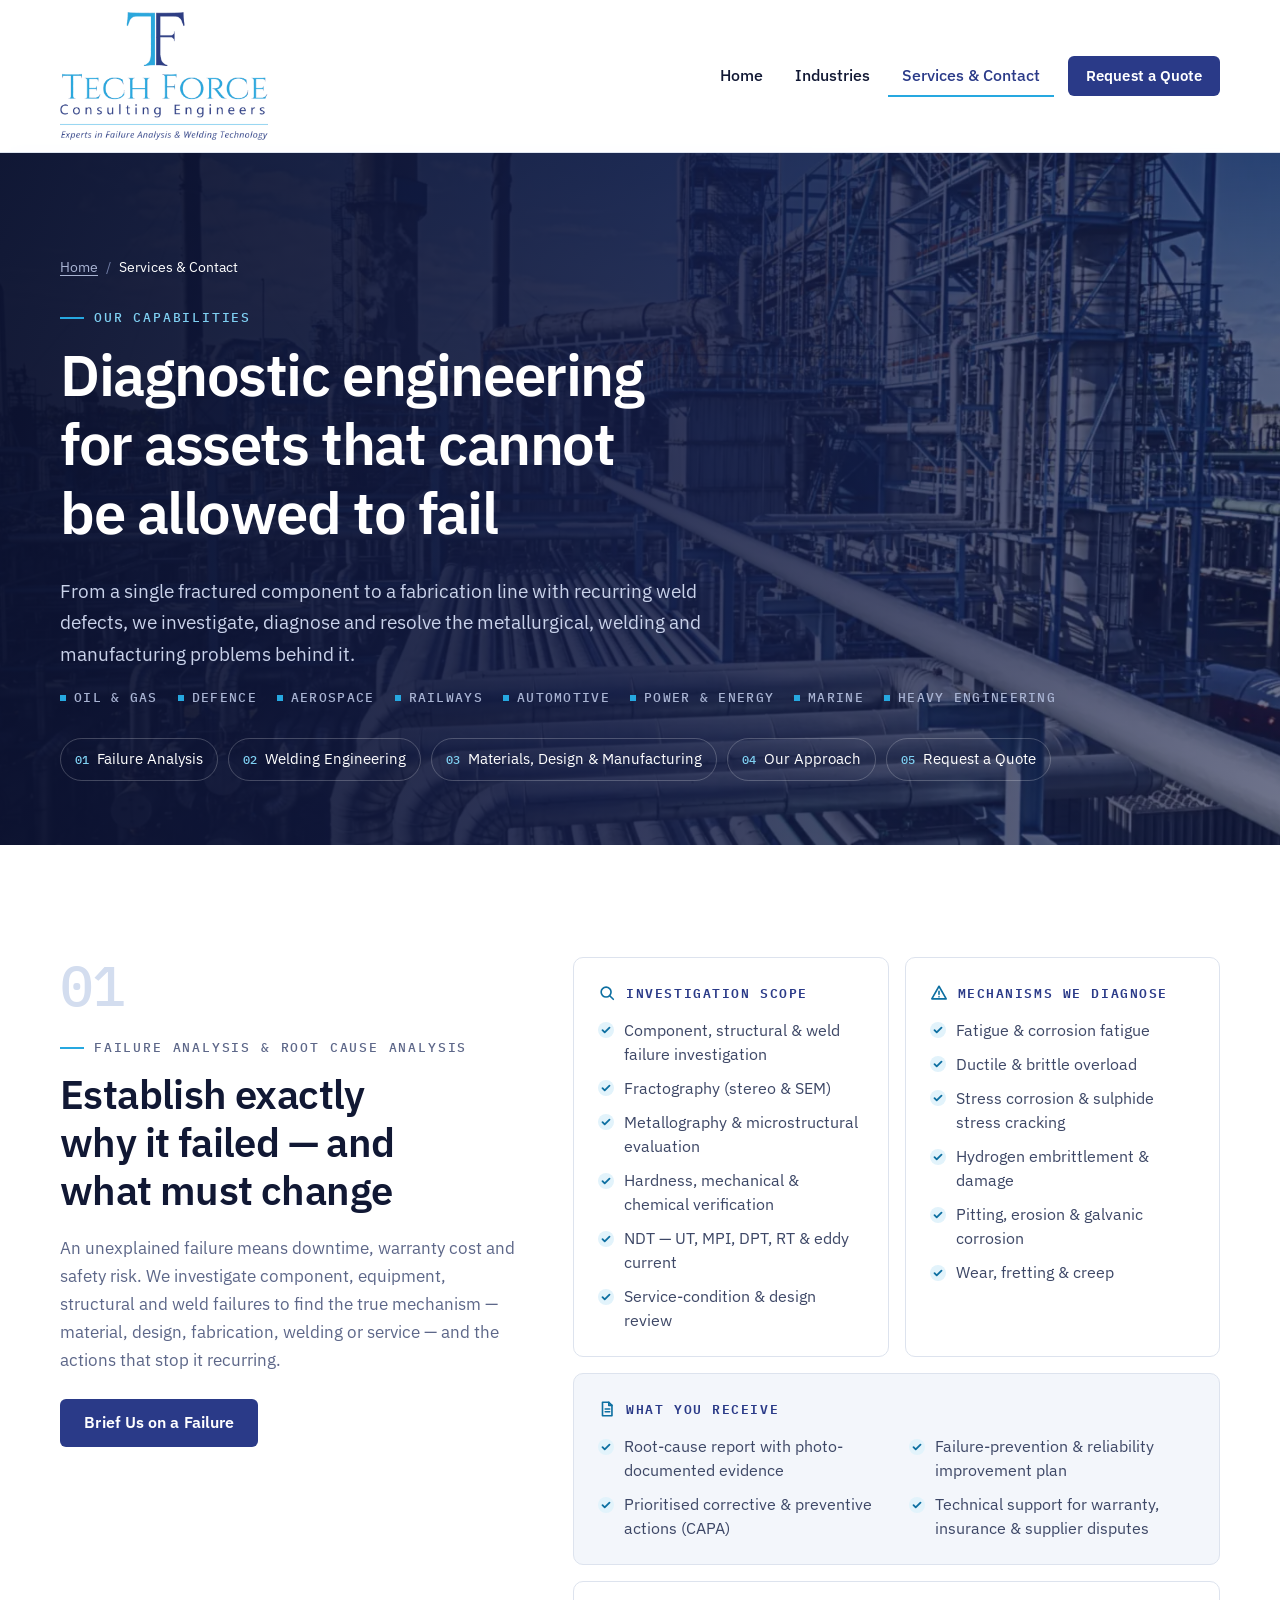
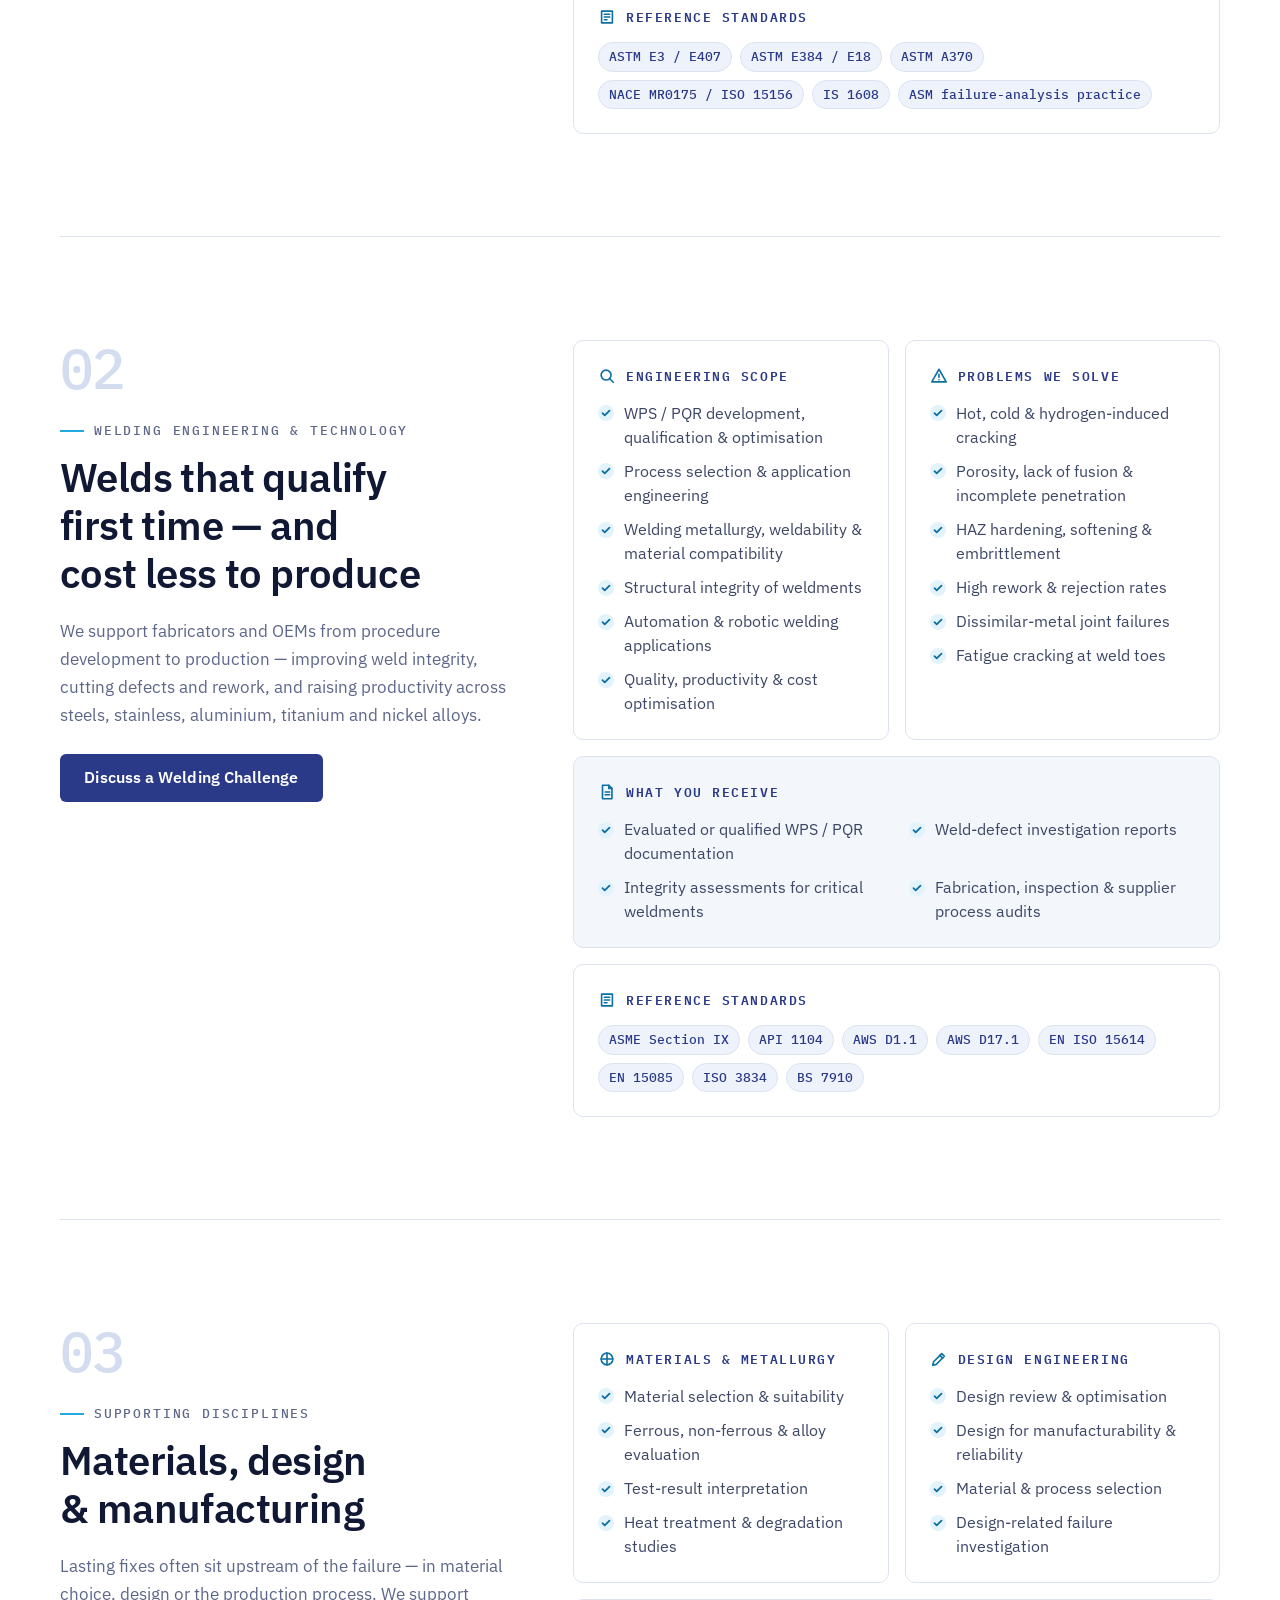
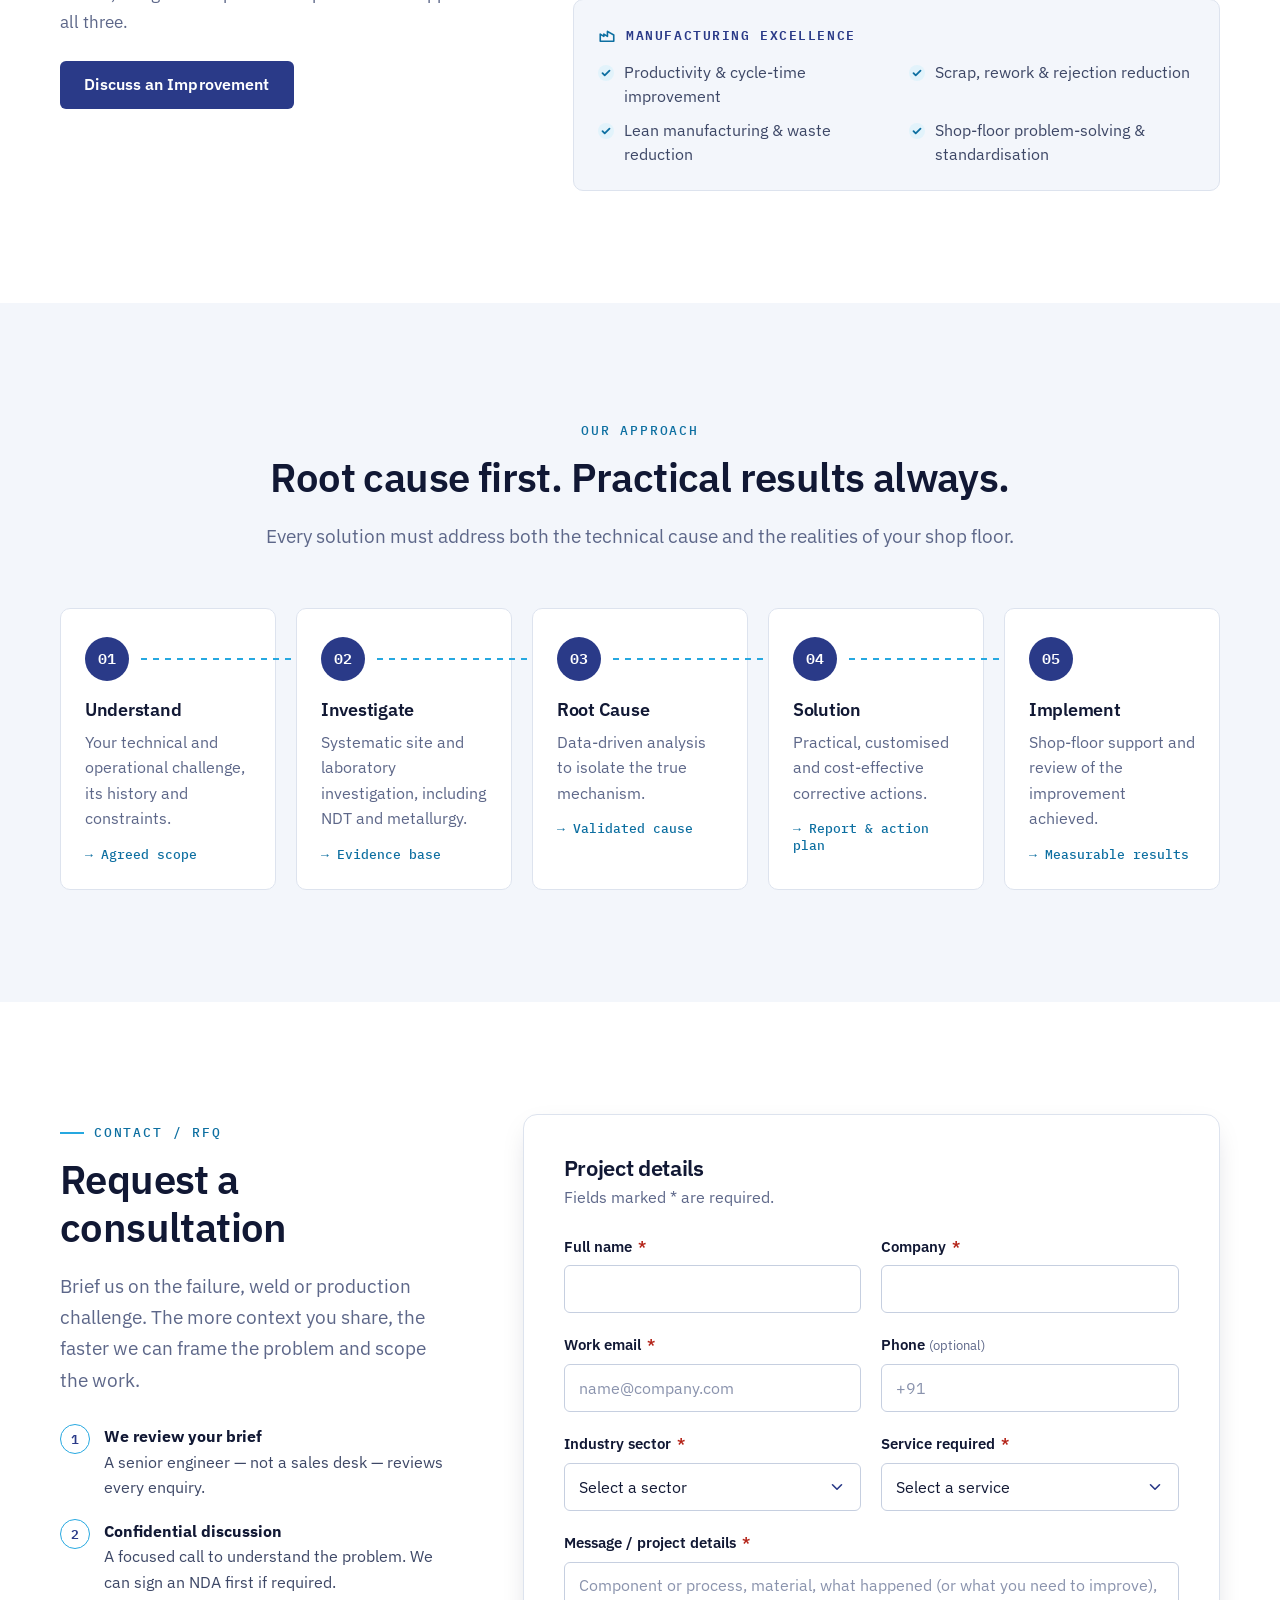
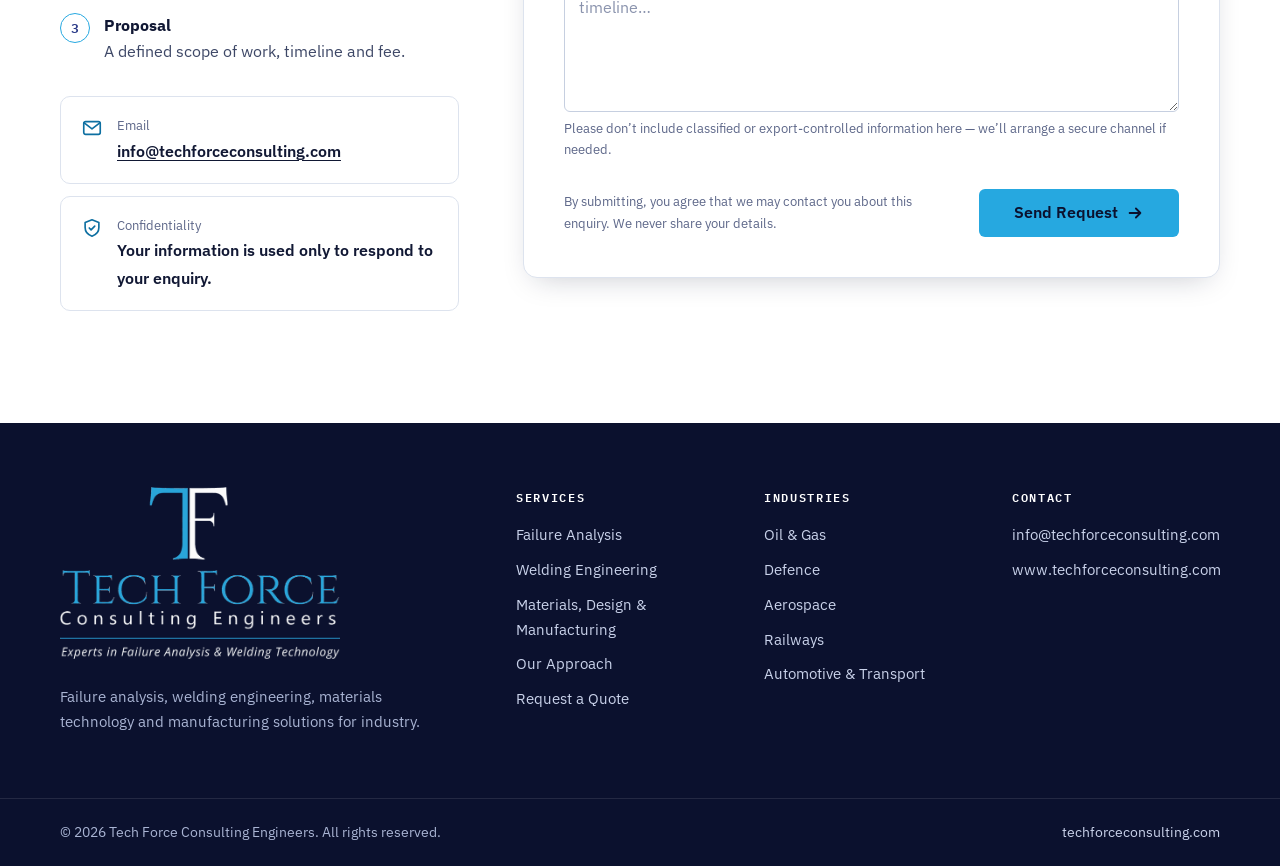
==== commit d6e9e90a: "Full logo in the header, banner collage, sector photos and share card - Header: the supplied logo wi" ====
--- a/services.html
+++ b/services.html
@@ -16,6 +16,7 @@
   <meta property="og:image" content="https://www.techforceconsulting.com/assets/images/og-image.jpg">
   <meta property="og:image:width" content="1200">
   <meta property="og:image:height" content="630">
+  <meta property="og:image:alt" content="Tech Force Consulting Engineers logo beside photos of a refinery, a jet engine and engineers inspecting welds">
   <meta name="twitter:card" content="summary_large_image">
 
   <link rel="icon" href="/favicon.ico" sizes="any">
@@ -24,7 +25,7 @@
 
   <link rel="preload" href="assets/fonts/ibm-plex-sans-latin.woff2" as="font" type="font/woff2" crossorigin>
   <link rel="preload" href="assets/fonts/ibm-plex-mono-500-latin.woff2" as="font" type="font/woff2" crossorigin>
-  <link rel="stylesheet" href="assets/css/styles.css?v=5">
+  <link rel="stylesheet" href="assets/css/styles.css?v=6">
 
   <script type="application/ld+json">
   {
@@ -44,11 +45,7 @@
   <header class="site-header" data-header>
     <div class="container">
       <a class="brand" href="index.html" aria-label="Tech Force Consulting Engineers — Home">
-        <img src="assets/images/logo-mark.png" width="43" height="40" alt="">
-        <span class="brand-text">
-          <span class="brand-name">Tech Force</span>
-          <span class="brand-tag">Consulting Engineers</span>
-        </span>
+        <img src="assets/images/logo-full.png" width="640" height="393" alt="">
       </a>
 
       <button class="nav-toggle" type="button" aria-expanded="false" aria-controls="site-nav" data-nav-toggle>
@@ -73,8 +70,8 @@
     <!-- ===================== Page header ===================== -->
     <section class="page-header" aria-labelledby="page-title">
       <div class="hero-media">
-        <img src="assets/images/consulting-lab-metallurgy.jpg" width="1920" height="932" fetchpriority="high"
-             alt="Indian engineering consultants reviewing failure-analysis drawings in an engineering office">
+        <img src="assets/images/services-header-refinery.webp" width="1600" height="777" fetchpriority="high"
+             alt="Refinery pipe racks and process structures">
       </div>
       <div class="container">
         <nav aria-label="Breadcrumb">
@@ -503,6 +500,6 @@
     </div>
   </footer>
 
-  <script src="assets/js/main.js?v=3" defer></script>
+  <script src="assets/js/main.js?v=4" defer></script>
 </body>
 </html>
--- a/assets/css/styles.css
+++ b/assets/css/styles.css
@@ -44,7 +44,8 @@
   --gutter: 20px;
   --radius: 10px;
   --radius-sm: 6px;
-  --header-h: 72px;
+  --header-top: 152px;      /* header at the top of the page: full logo, tagline readable */
+  --header-h: 72px;         /* header once the page scrolls */
   --shadow-sm: 0 1px 2px rgba(17, 24, 52, .06), 0 1px 3px rgba(17, 24, 52, .08);
   --shadow-md: 0 10px 30px -12px rgba(17, 24, 52, .25);
 }
@@ -55,6 +56,7 @@
 @media (prefers-reduced-motion: no-preference) { html { scroll-behavior: smooth; } }
 body {
   margin: 0;
+  padding-top: var(--header-top); /* room for the fixed header */
   font-family: var(--font-sans);
   font-size: 1.0625rem;
   line-height: 1.65;
@@ -108,8 +110,9 @@
 .btn--sm { min-height: 40px; padding: .5em 1.05em; font-size: .9375rem; }
 
 /* ---------- Header / navigation ---------- */
+/* Fixed, so slimming it on scroll never moves the page content. */
 .site-header {
-  position: sticky; top: 0; z-index: 50;
+  position: fixed; inset: 0 0 auto; z-index: 50;
   background: rgba(255, 255, 255, .96);
   border-bottom: 1px solid var(--line);
   transition: box-shadow .2s ease;
@@ -118,13 +121,17 @@
   .site-header { background: rgba(255, 255, 255, .88); backdrop-filter: saturate(180%) blur(10px); }
 }
 .site-header.is-scrolled { box-shadow: var(--shadow-sm); }
-.site-header .container { display: flex; align-items: center; gap: 24px; height: var(--header-h); }
-
-.brand { display: flex; align-items: center; gap: 12px; text-decoration: none; margin-right: auto; }
-.brand img { width: 43px; height: 40px; }
-.brand-text { display: flex; flex-direction: column; line-height: 1.1; }
-.brand-name { font-weight: 600; font-size: 1.125rem; color: var(--ink); letter-spacing: .06em; text-transform: uppercase; }
-.brand-tag { font-size: .75rem; color: var(--navy); letter-spacing: .14em; margin-top: 3px; }
+.site-header .container {
+  display: flex; align-items: center; gap: 24px; height: var(--header-top);
+  transition: height .25s ease;
+}
+.site-header.is-scrolled .container { height: var(--header-h); }
+
+.brand { display: flex; align-items: center; text-decoration: none; margin-right: auto; }
+.brand img { width: auto; height: calc(var(--header-top) - 24px); transition: height .25s ease; }
+.site-header.is-scrolled .brand img { height: calc(var(--header-h) - 16px); }
+@media (max-width: 1024px) { :root { --header-top: 128px; } }
+@media (max-width: 760px) { :root { --header-top: 104px; --header-h: 64px; } }
 
 .site-nav ul { display: flex; align-items: center; gap: 4px; list-style: none; }
 .site-nav a:not(.btn) {
@@ -148,7 +155,8 @@
 @media (max-width: 820px) {
   .nav-toggle { display: inline-flex; }
   .site-nav {
-    position: absolute; inset: var(--header-h) 0 auto 0;
+    position: absolute; inset: 100% 0 auto 0; /* just below the header, whatever its height */
+    max-height: calc(100vh - var(--header-h)); overflow-y: auto;
     background: #fff; border-bottom: 1px solid var(--line); box-shadow: var(--shadow-md);
     display: none;
   }
@@ -159,9 +167,6 @@
   .site-nav .nav-cta { margin: 16px 0 0; }
   .site-nav .nav-cta .btn { width: 100%; }
 }
-@media (max-width: 380px) {
-  .brand-tag { display: none; }
-}
 
 /* ---------- Shared section scaffolding ---------- */
 .section { padding-block: clamp(64px, 9vw, 112px); }
@@ -188,18 +193,29 @@
 .hero { position: relative; isolation: isolate; color: #d7def2; overflow: hidden; background: var(--navy-900); }
 .hero-media, .hero-media img { position: absolute; inset: 0; width: 100%; height: 100%; }
 .hero-media { z-index: -2; }
-.hero-media img { object-fit: cover; object-position: 70% 30%; }
-.hero::before { /* dark behind the copy, opening up so the meeting photo shows on the right */
+.hero-media img { object-fit: cover; object-position: 100% 50%; } /* keep the right-hand tiles in view */
+.hero::before { /* dark behind the copy, opening up so the collage shows on the right */
   content: ""; position: absolute; inset: 0; z-index: -1;
   background:
-    linear-gradient(0deg, rgba(11, 17, 46, .92) 0%, rgba(11, 17, 46, 0) 32%),
-    linear-gradient(100deg, rgba(11, 17, 46, .97) 0%, rgba(18, 26, 66, .9) 38%, rgba(18, 26, 66, .45) 62%, rgba(18, 26, 66, .2) 100%);
-}
+    radial-gradient(70% 55% at 0% 100%, rgba(11, 17, 46, .85) 0%, rgba(11, 17, 46, 0) 100%),
+    linear-gradient(100deg, rgba(11, 17, 46, .96) 0%, rgba(18, 26, 66, .9) 40%, rgba(18, 26, 66, .62) 57%, rgba(18, 26, 66, .15) 74%, rgba(18, 26, 66, .04) 100%);
+}
+/* Tablets: the copy runs further across the collage, so keep more of it dark. */
+@media (min-width: 761px) and (max-width: 1024px) {
+  .hero::before {
+    background: linear-gradient(100deg, rgba(11, 17, 46, .95) 0%, rgba(18, 26, 66, .9) 50%, rgba(18, 26, 66, .72) 76%, rgba(18, 26, 66, .4) 100%);
+  }
+}
+/* Phones: the collage sits at the top and fades into navy under the headline. */
 @media (max-width: 760px) {
-  .hero::before { background: linear-gradient(180deg, rgba(11, 17, 46, .9) 0%, rgba(18, 26, 66, .8) 100%); }
+  .hero .hero-media { bottom: auto; height: 75vw; }
+  .hero::before {
+    background: linear-gradient(180deg, rgba(11, 17, 46, .05) 0, rgba(11, 17, 46, .2) 40vw, rgba(18, 26, 66, .8) 62vw, var(--navy-900) 75vw);
+  }
 }
 .hero .container { padding-block: clamp(72px, 12vw, 136px) clamp(48px, 7vw, 80px); }
-.hero-copy { max-width: 760px; }
+@media (max-width: 760px) { .hero .container { padding-top: 68vw; } }
+.hero-copy { max-width: 640px; }
 .hero .eyebrow { color: var(--cyan-300); }
 .hero h1 { color: #fff; margin-bottom: .45em; }
 .hero h1 .accent { color: var(--cyan); }
@@ -208,7 +224,7 @@
 
 /* Two-pillar strip at the foot of the hero */
 .hero-pillars {
-  list-style: none; display: grid; grid-template-columns: repeat(2, minmax(0, 1fr)); max-width: 920px;
+  list-style: none; display: grid; grid-template-columns: repeat(2, minmax(0, 1fr)); max-width: 640px;
   margin-top: clamp(56px, 8vw, 88px); border-top: 1px solid rgba(255, 255, 255, .16);
 }
 .hero-pillars li { padding: 22px 32px 0 0; }
@@ -511,7 +527,7 @@
 /* ---------- Footer ---------- */
 .site-footer { background: var(--navy-950); color: #a9b4d3; font-size: .9375rem; }
 .footer-top { display: grid; gap: 40px; grid-template-columns: minmax(0, 2fr) repeat(3, minmax(0, 1fr)); padding-block: 64px 48px; }
-@media (max-width: 900px) { .footer-top { grid-template-columns: repeat(2, minmax(0, 1fr)); } }
+@media (max-width: 1200px) { .footer-top { grid-template-columns: repeat(2, minmax(0, 1fr)); } } /* email needs ~205px */
 @media (max-width: 520px) { .footer-top { grid-template-columns: minmax(0, 1fr); } }
 .footer-logo { display: inline-block; }
 .footer-logo img { width: 280px; height: auto; }
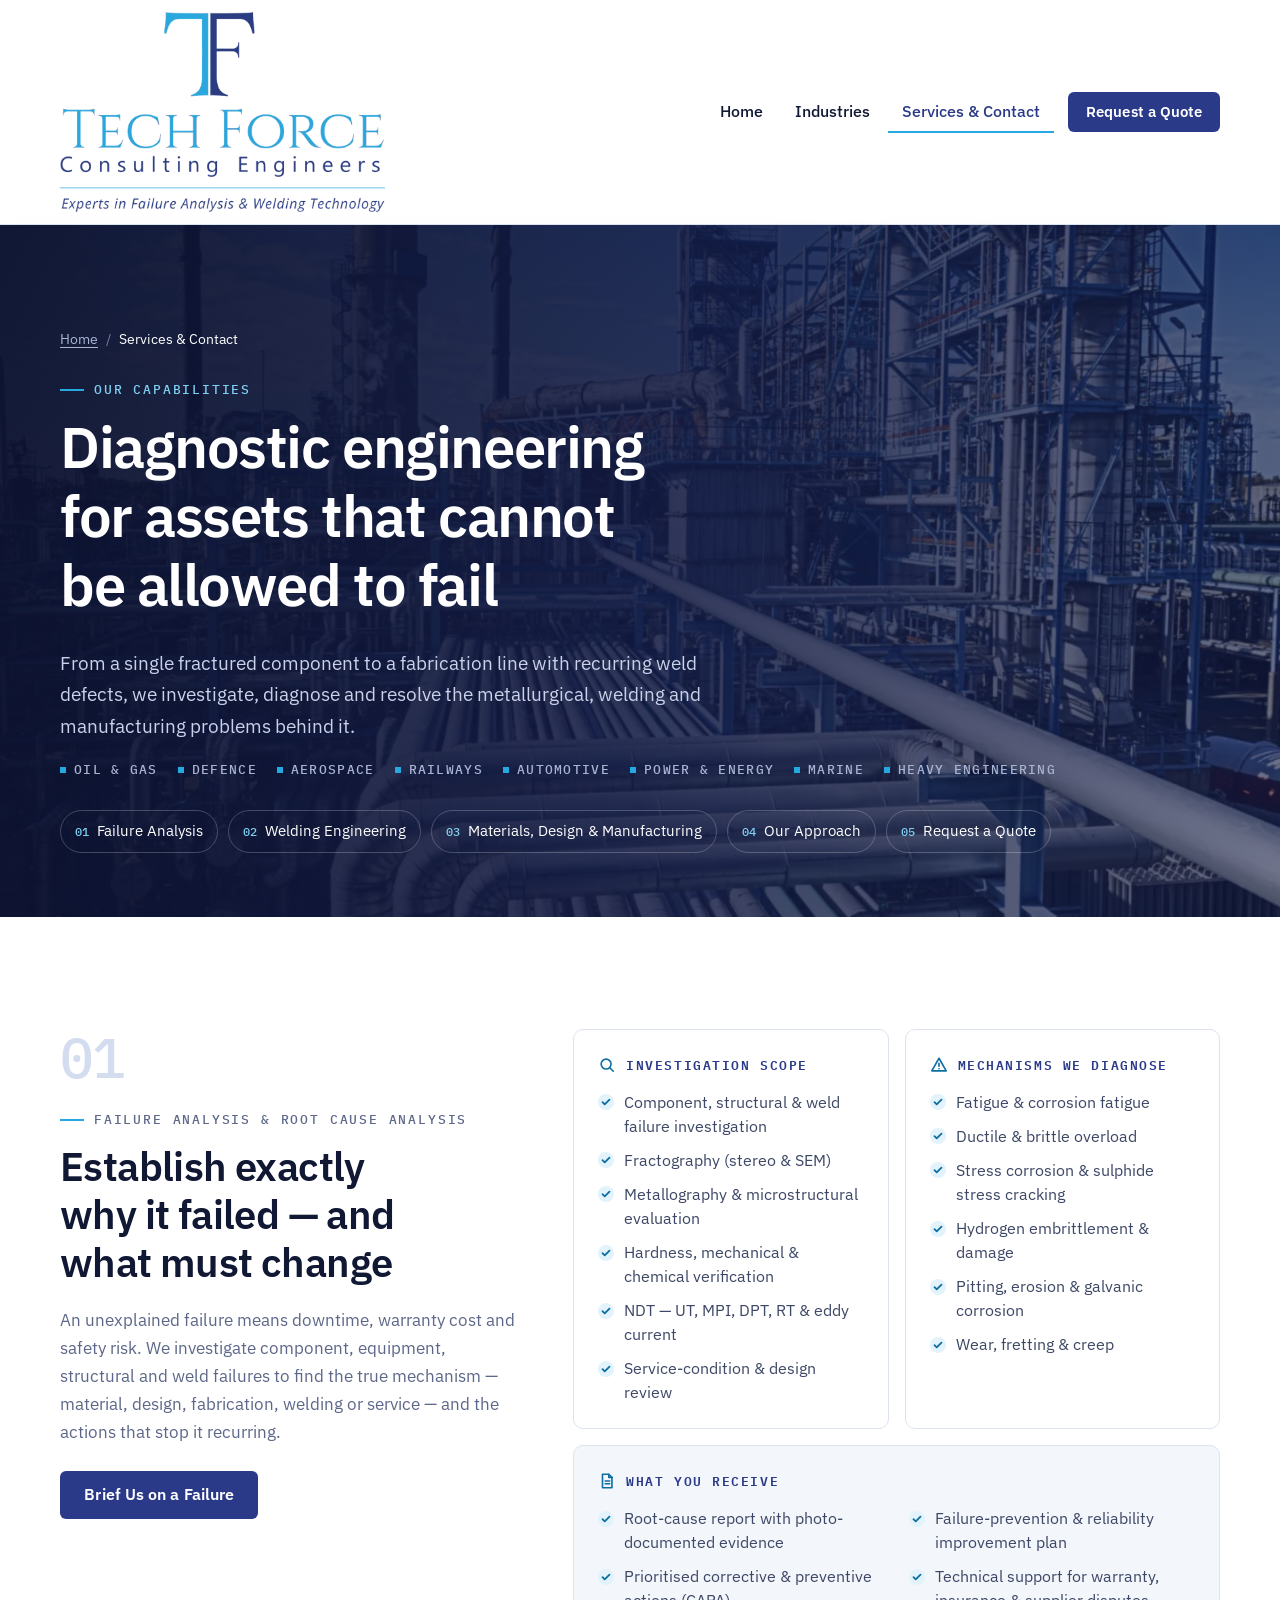
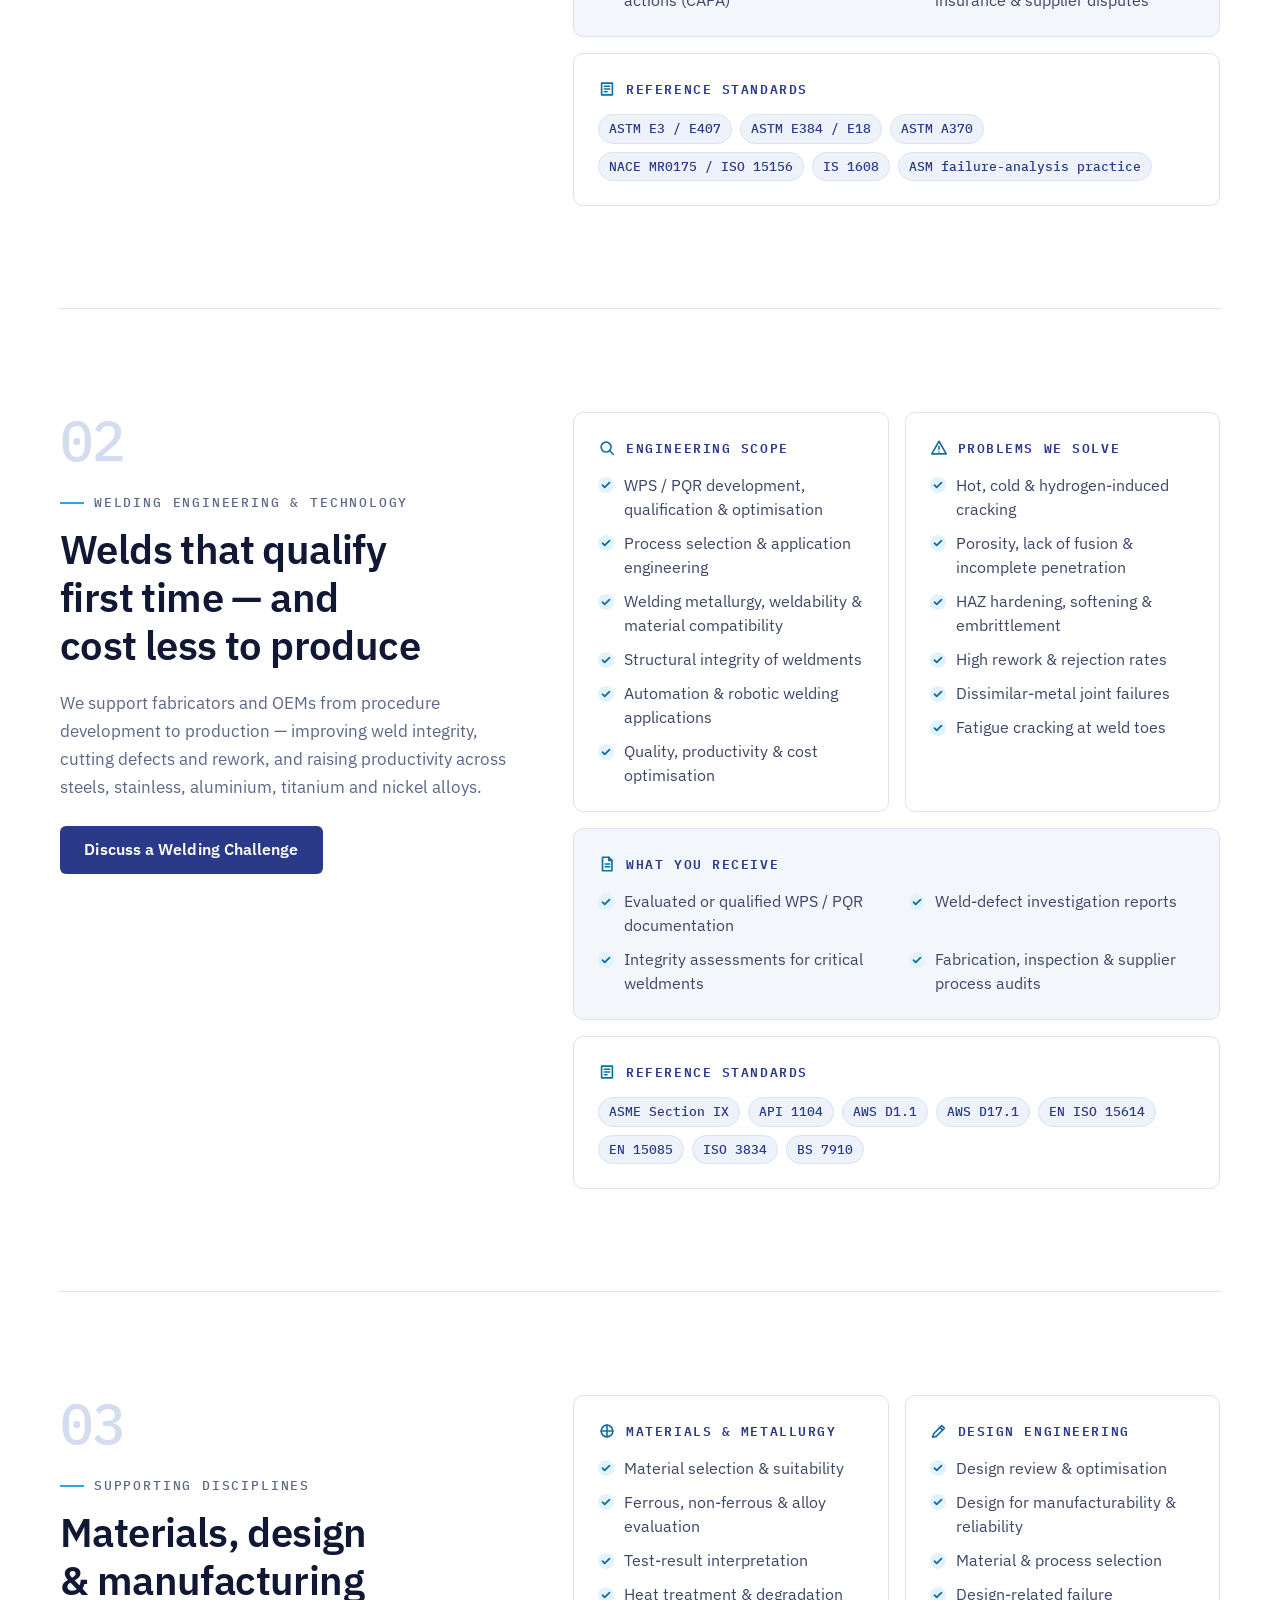
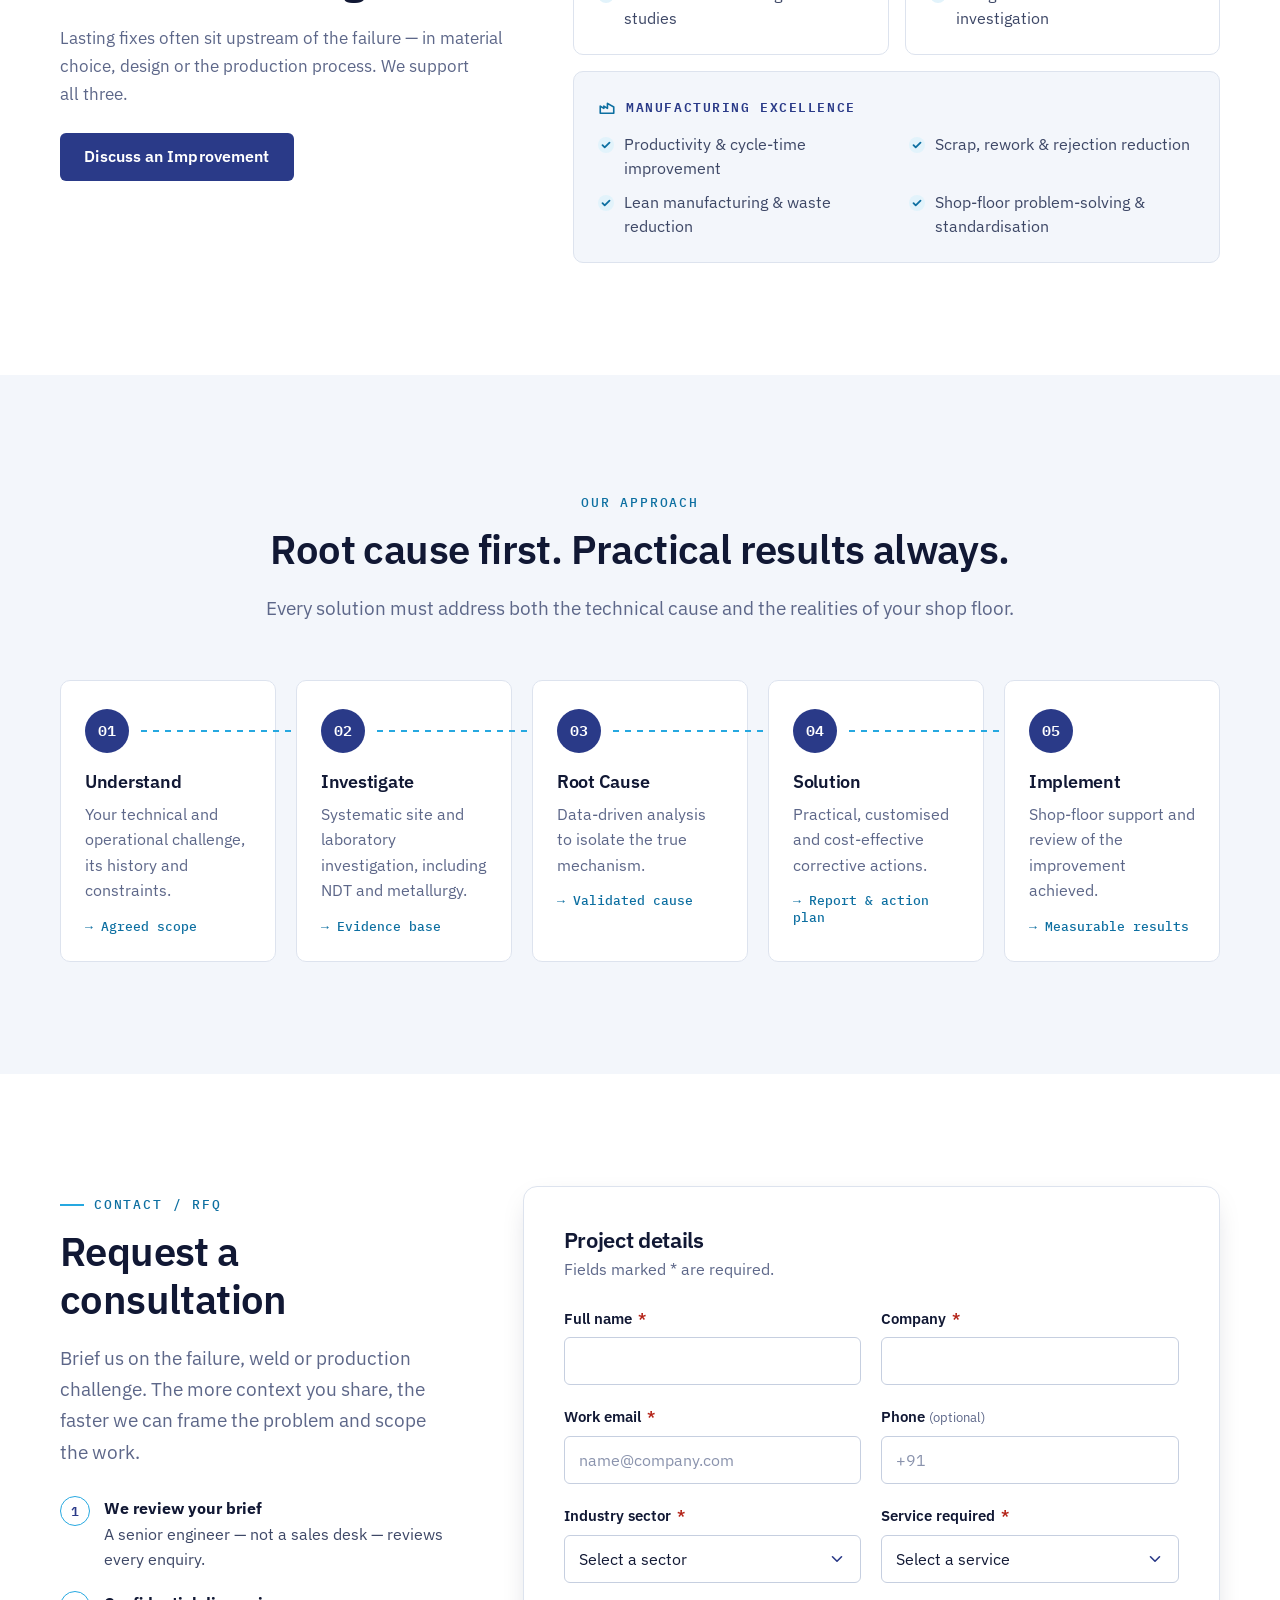
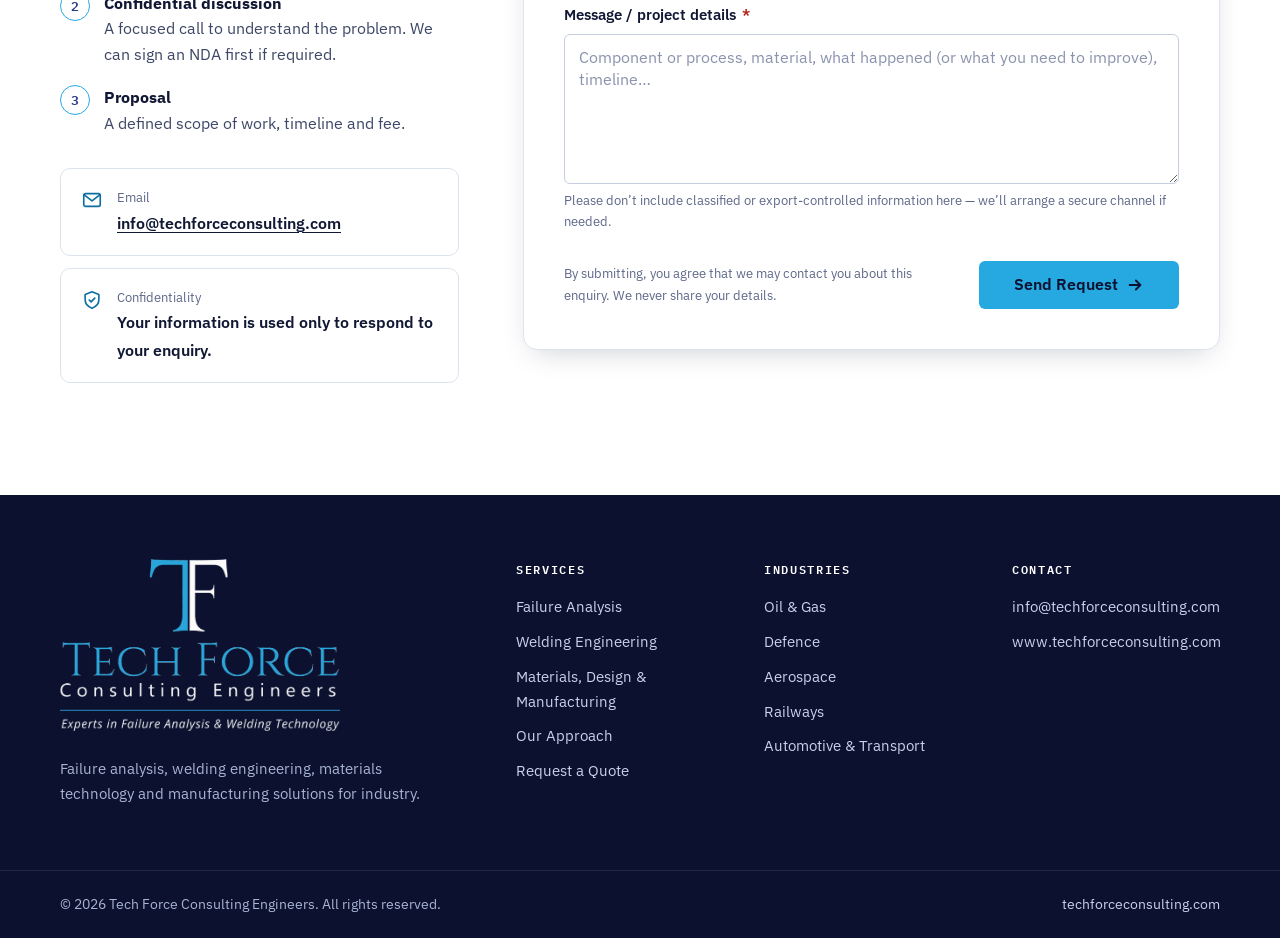
==== commit 59f2813c: "Enlarge the header logo so its tagline is readable The logo at the top of each page is now about 200" ====
--- a/services.html
+++ b/services.html
@@ -25,7 +25,7 @@
 
   <link rel="preload" href="assets/fonts/ibm-plex-sans-latin.woff2" as="font" type="font/woff2" crossorigin>
   <link rel="preload" href="assets/fonts/ibm-plex-mono-500-latin.woff2" as="font" type="font/woff2" crossorigin>
-  <link rel="stylesheet" href="assets/css/styles.css?v=6">
+  <link rel="stylesheet" href="assets/css/styles.css?v=7">
 
   <script type="application/ld+json">
   {
@@ -45,7 +45,7 @@
   <header class="site-header" data-header>
     <div class="container">
       <a class="brand" href="index.html" aria-label="Tech Force Consulting Engineers — Home">
-        <img src="assets/images/logo-full.png" width="640" height="393" alt="">
+        <img src="assets/images/logo-full.png" width="960" height="590" alt="">
       </a>
 
       <button class="nav-toggle" type="button" aria-expanded="false" aria-controls="site-nav" data-nav-toggle>
--- a/assets/css/styles.css
+++ b/assets/css/styles.css
@@ -44,7 +44,7 @@
   --gutter: 20px;
   --radius: 10px;
   --radius-sm: 6px;
-  --header-top: 152px;      /* header at the top of the page: full logo, tagline readable */
+  --header-top: 224px;      /* header at the top of the page: full logo, tagline readable */
   --header-h: 72px;         /* header once the page scrolls */
   --shadow-sm: 0 1px 2px rgba(17, 24, 52, .06), 0 1px 3px rgba(17, 24, 52, .08);
   --shadow-md: 0 10px 30px -12px rgba(17, 24, 52, .25);
@@ -130,8 +130,12 @@
 .brand { display: flex; align-items: center; text-decoration: none; margin-right: auto; }
 .brand img { width: auto; height: calc(var(--header-top) - 24px); transition: height .25s ease; }
 .site-header.is-scrolled .brand img { height: calc(var(--header-h) - 16px); }
-@media (max-width: 1024px) { :root { --header-top: 128px; } }
-@media (max-width: 760px) { :root { --header-top: 104px; --header-h: 64px; } }
+@media (max-width: 1024px) { :root { --header-top: 204px; } }
+@media (max-width: 760px) {
+  :root { --header-top: 196px; --header-h: 64px; }
+  /* As wide as the phone allows beside the menu button */
+  .site-header:not(.is-scrolled) .brand img { height: auto; width: min(280px, 100vw - 112px); }
+}
 
 .site-nav ul { display: flex; align-items: center; gap: 4px; list-style: none; }
 .site-nav a:not(.btn) {
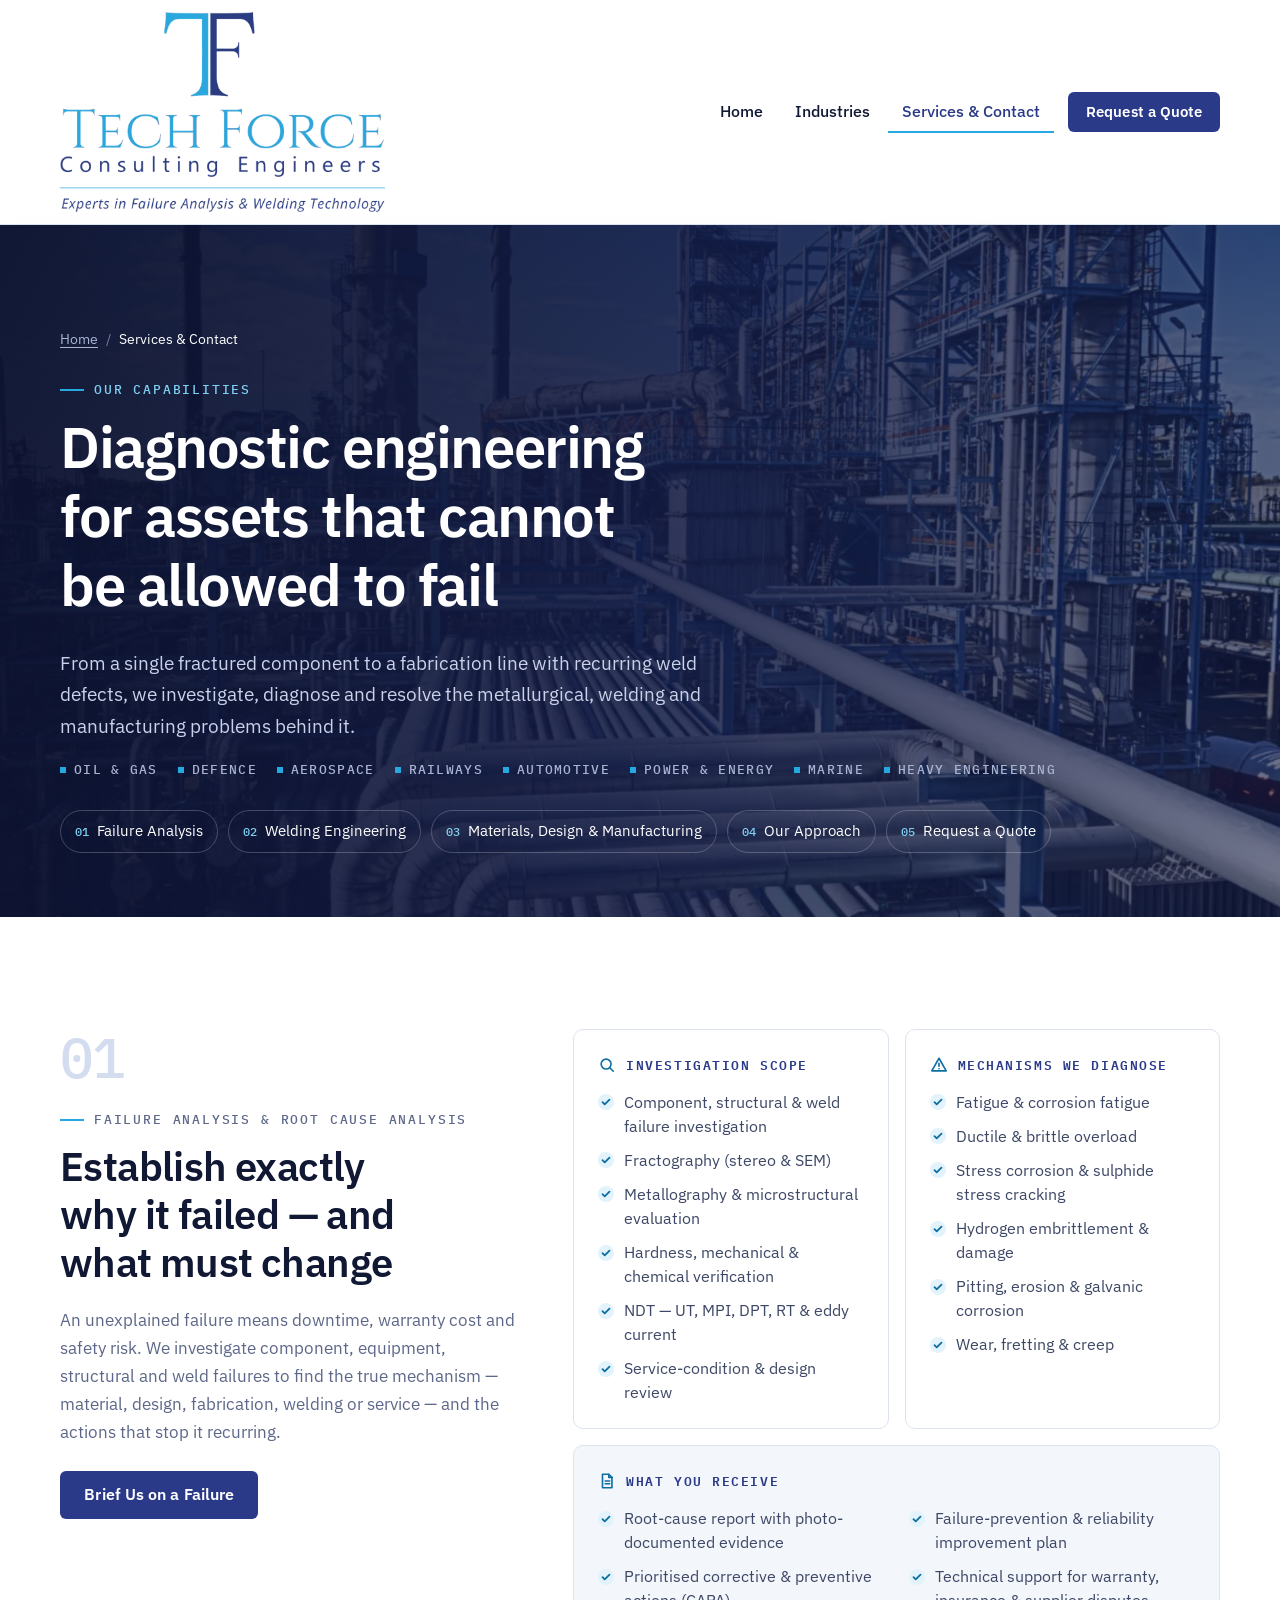
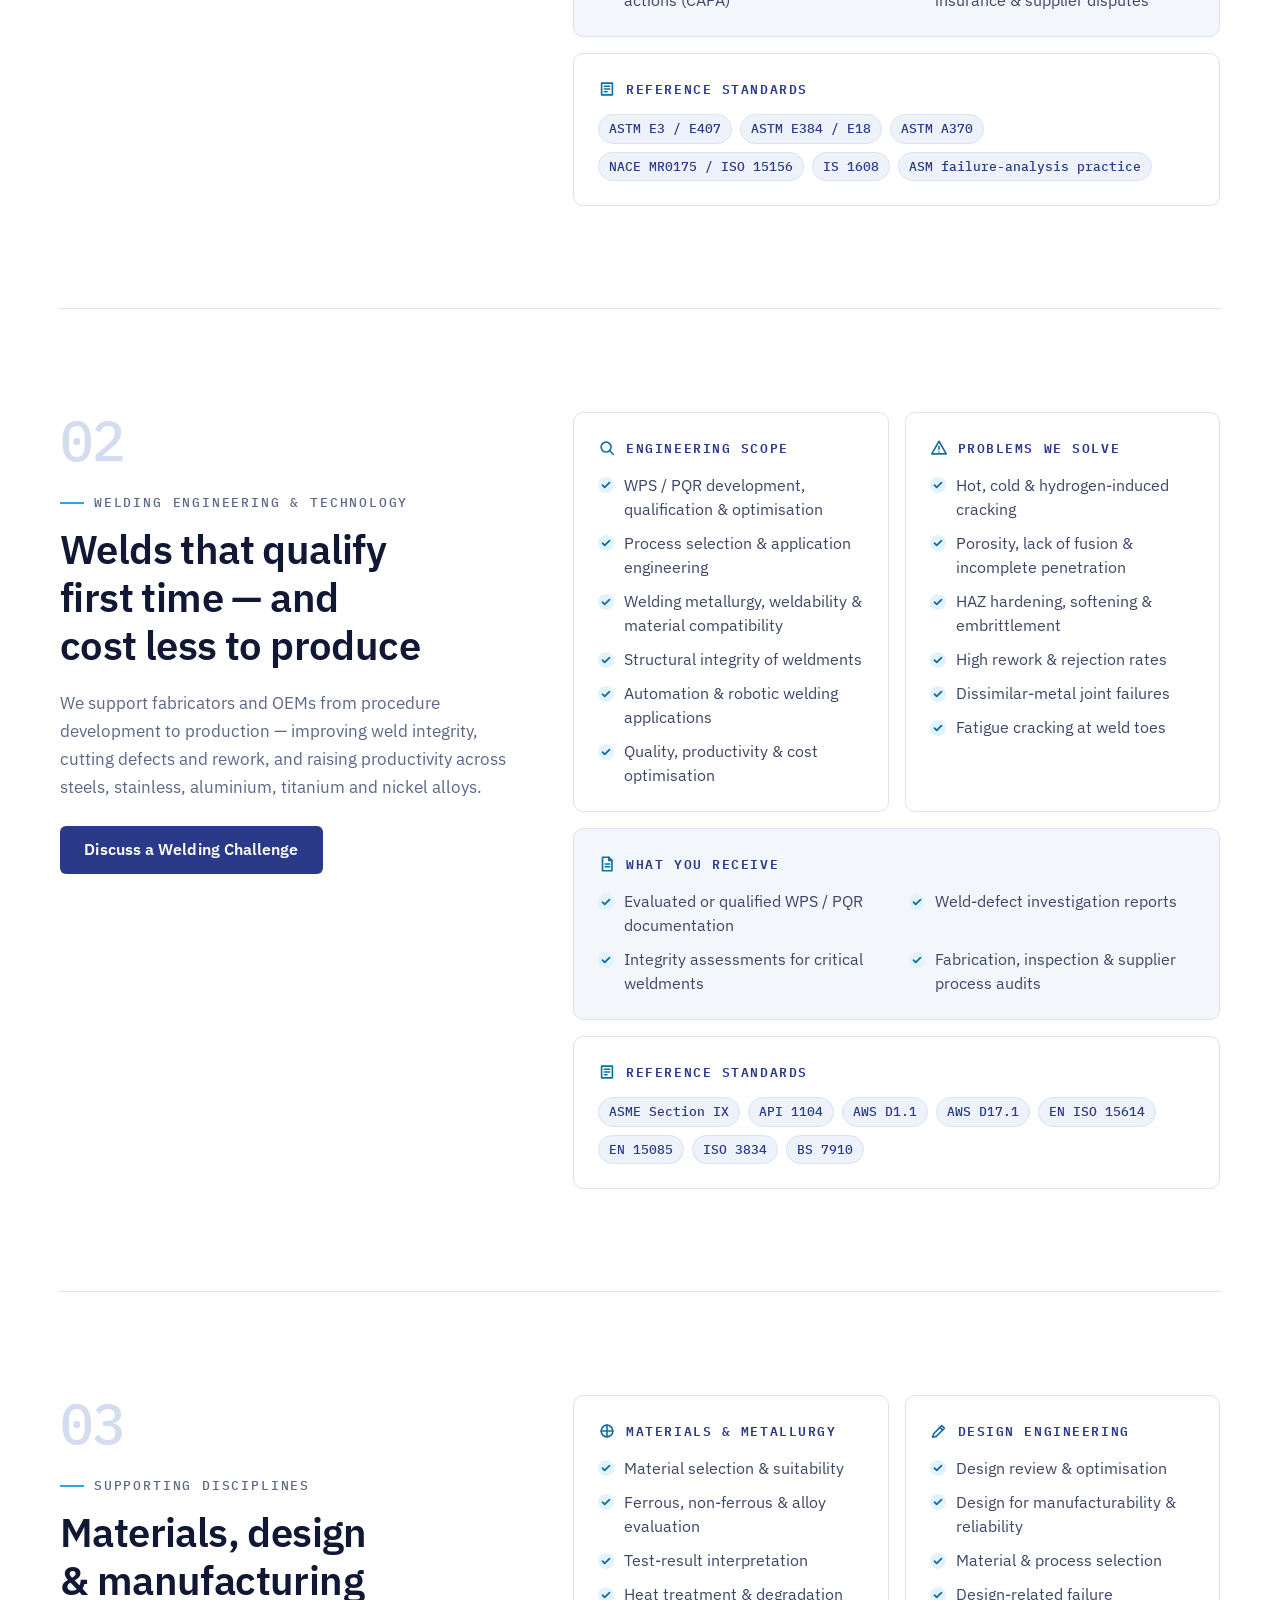
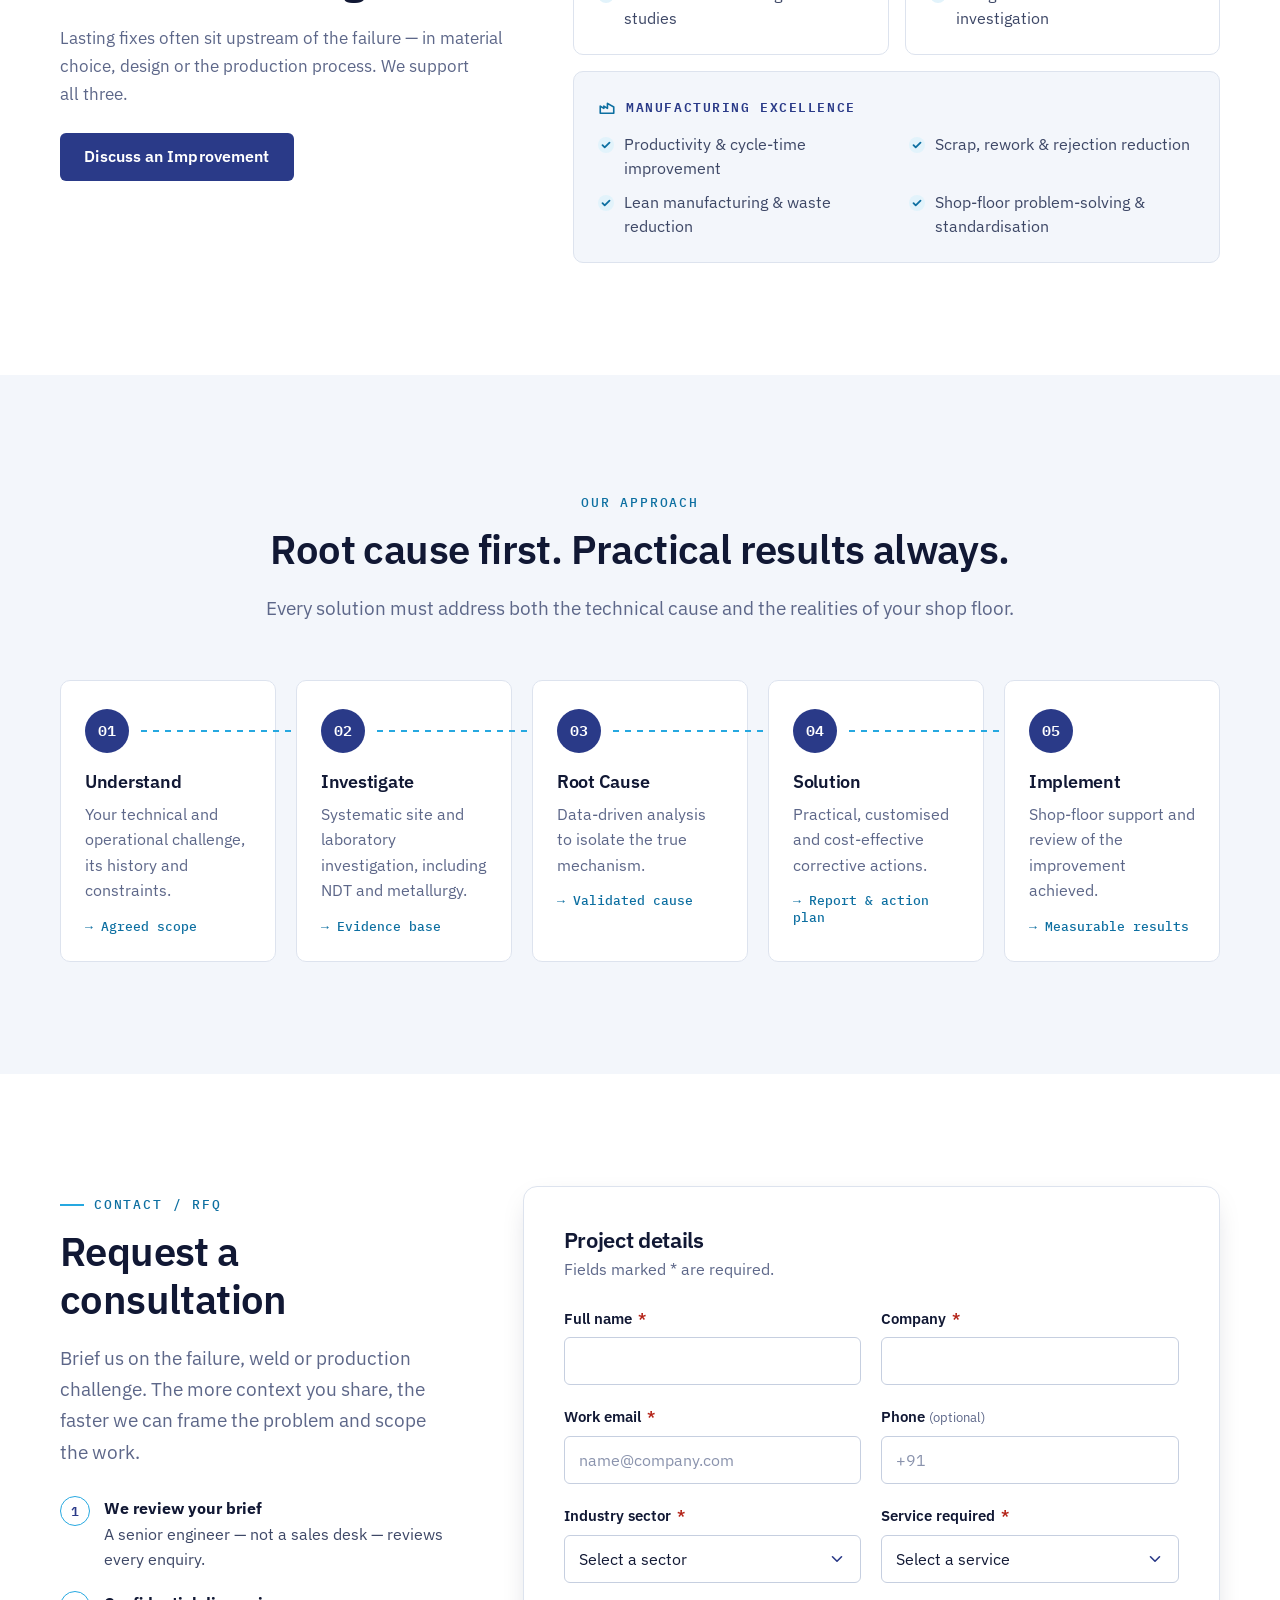
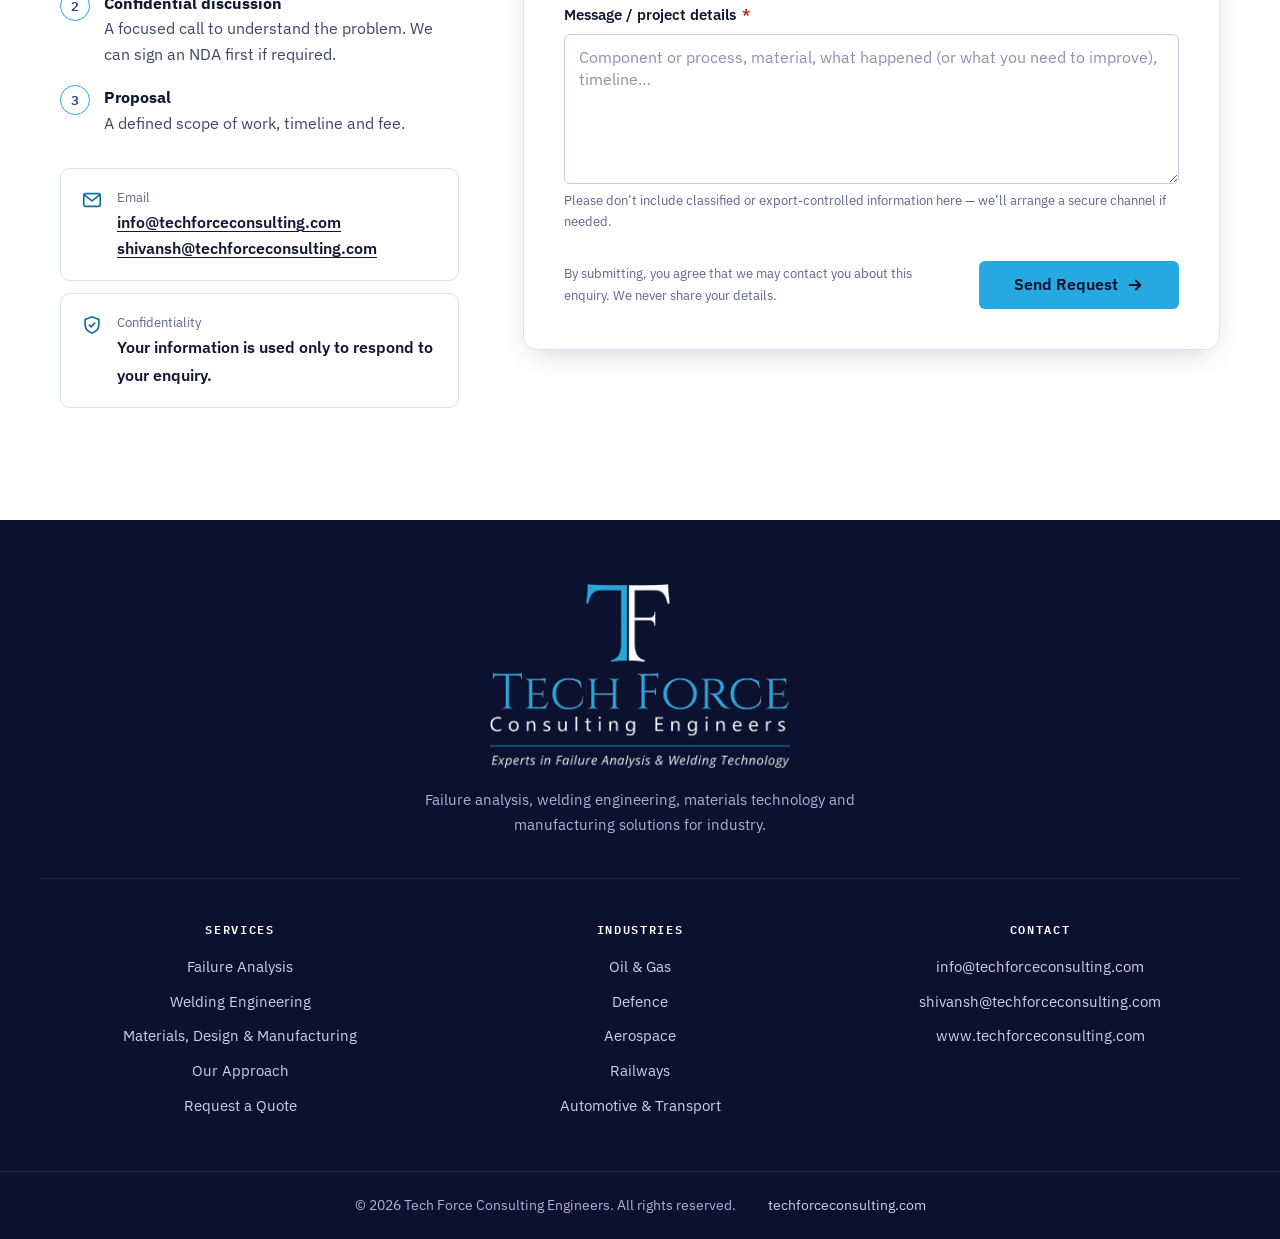
==== commit b6559c34: "Centred italic tagline band, centred footer, second contact email - Home banner: "Experts in Failure" ====
--- a/services.html
+++ b/services.html
@@ -25,7 +25,7 @@
 
   <link rel="preload" href="assets/fonts/ibm-plex-sans-latin.woff2" as="font" type="font/woff2" crossorigin>
   <link rel="preload" href="assets/fonts/ibm-plex-mono-500-latin.woff2" as="font" type="font/woff2" crossorigin>
-  <link rel="stylesheet" href="assets/css/styles.css?v=7">
+  <link rel="stylesheet" href="assets/css/styles.css?v=8">
 
   <script type="application/ld+json">
   {
@@ -367,6 +367,7 @@
             <div>
               <span>Email</span>
               <a href="mailto:info@techforceconsulting.com">info@techforceconsulting.com</a>
+              <a href="mailto:shivansh@techforceconsulting.com">shivansh@techforceconsulting.com</a>
             </div>
           </div>
           <div class="contact-card">
@@ -457,13 +458,13 @@
 
   <!-- ===================== Footer ===================== -->
   <footer class="site-footer">
+    <div class="container footer-brand">
+      <a class="footer-logo" href="index.html" aria-label="Tech Force Consulting Engineers — Home">
+        <img src="assets/images/logo-full-light.png" width="320" height="197" alt="" loading="lazy" decoding="async">
+      </a>
+      <p>Failure analysis, welding engineering, materials technology and manufacturing solutions for industry.</p>
+    </div>
     <div class="container footer-top">
-      <div class="footer-brand">
-        <a class="footer-logo" href="index.html" aria-label="Tech Force Consulting Engineers — Home">
-          <img src="assets/images/logo-full-light.png" width="320" height="197" alt="" loading="lazy" decoding="async">
-        </a>
-        <p>Failure analysis, welding engineering, materials technology and manufacturing solutions for industry.</p>
-      </div>
       <div>
         <h2>Services</h2>
         <ul>
@@ -488,6 +489,7 @@
         <h2>Contact</h2>
         <ul>
           <li><a href="mailto:info@techforceconsulting.com">info@techforceconsulting.com</a></li>
+          <li><a href="mailto:shivansh@techforceconsulting.com">shivansh@techforceconsulting.com</a></li>
           <li><a href="https://www.techforceconsulting.com">www.techforceconsulting.com</a></li>
         </ul>
       </div>
--- a/assets/css/styles.css
+++ b/assets/css/styles.css
@@ -7,6 +7,10 @@
 @font-face {
   font-family: "IBM Plex Sans"; font-style: normal; font-weight: 100 700; font-display: swap;
   src: url("../fonts/ibm-plex-sans-latin.woff2") format("woff2");
+}
+@font-face {
+  font-family: "IBM Plex Sans"; font-style: italic; font-weight: 100 700; font-display: swap;
+  src: url("../fonts/ibm-plex-sans-italic-latin.woff2") format("woff2");
 }
 @font-face {
   font-family: "IBM Plex Mono"; font-style: normal; font-weight: 500; font-display: swap;
@@ -217,8 +221,20 @@
     background: linear-gradient(180deg, rgba(11, 17, 46, .05) 0, rgba(11, 17, 46, .2) 40vw, rgba(18, 26, 66, .8) 62vw, var(--navy-900) 75vw);
   }
 }
-.hero .container { padding-block: clamp(72px, 12vw, 136px) clamp(48px, 7vw, 80px); }
-@media (max-width: 760px) { .hero .container { padding-top: 68vw; } }
+.hero .container { padding-block: clamp(56px, 9vw, 104px) clamp(48px, 7vw, 80px); }
+@media (max-width: 760px) { .hero .container { padding-top: 54vw; } }
+
+/* Tagline band across the top of the banner, echoing the logo's italic tagline */
+.hero-tagline {
+  display: flex; align-items: center; justify-content: center; gap: 18px;
+  margin: 0; padding: 16px var(--gutter); text-align: center;
+  font: italic 500 clamp(1.0625rem, 1.8vw, 1.5rem)/1.35 var(--font-sans);
+  letter-spacing: .07em; text-transform: uppercase; color: var(--cyan-300);
+  background: rgba(11, 17, 46, .78); border-bottom: 1px solid rgba(38, 168, 224, .3);
+}
+@supports (backdrop-filter: blur(8px)) { .hero-tagline { background: rgba(11, 17, 46, .62); backdrop-filter: blur(8px); } }
+.hero-tagline::before, .hero-tagline::after { content: ""; flex: none; width: 40px; height: 2px; background: var(--cyan); }
+@media (max-width: 640px) { .hero-tagline::before, .hero-tagline::after { display: none; } }
 .hero-copy { max-width: 640px; }
 .hero .eyebrow { color: var(--cyan-300); }
 .hero h1 { color: #fff; margin-bottom: .45em; }
@@ -484,6 +500,7 @@
 .contact-card + .contact-card { margin-top: 12px; }
 .contact-card svg { width: 22px; height: 22px; color: var(--cyan-700); flex: none; margin-top: 2px; }
 .contact-card span { display: block; font-size: .8125rem; color: var(--muted); }
+.contact-card a { display: block; }
 .contact-card a, .contact-card strong { font-weight: 600; color: var(--ink); font-size: 1rem; word-break: break-word; }
 
 .form-card { background: #fff; border: 1px solid var(--line); border-radius: 14px; box-shadow: var(--shadow-md); padding: clamp(24px, 4vw, 40px); }
@@ -530,16 +547,21 @@
 
 /* ---------- Footer ---------- */
 .site-footer { background: var(--navy-950); color: #a9b4d3; font-size: .9375rem; }
-.footer-top { display: grid; gap: 40px; grid-template-columns: minmax(0, 2fr) repeat(3, minmax(0, 1fr)); padding-block: 64px 48px; }
-@media (max-width: 1200px) { .footer-top { grid-template-columns: repeat(2, minmax(0, 1fr)); } } /* email needs ~205px */
-@media (max-width: 520px) { .footer-top { grid-template-columns: minmax(0, 1fr); } }
+/* Logo centred on top, then the three link columns */
+.footer-brand { display: flex; flex-direction: column; align-items: center; text-align: center; padding-block: 64px 40px; }
 .footer-logo { display: inline-block; }
-.footer-logo img { width: 280px; height: auto; }
-.footer-brand p { margin-top: 18px; max-width: 360px; }
+.footer-logo img { width: 300px; height: auto; }
+.footer-brand p { margin: 20px 0 0; max-width: 460px; }
+.footer-top {
+  display: grid; gap: 40px; grid-template-columns: repeat(3, minmax(0, 1fr));
+  padding-block: 40px 52px; text-align: center; border-top: 1px solid rgba(255, 255, 255, .1);
+}
+@media (max-width: 640px) { .footer-top { grid-template-columns: minmax(0, 1fr); gap: 32px; } }
+.site-footer .footer-top a { overflow-wrap: anywhere; } /* long email addresses on narrow columns */
 .site-footer h2 { font: 600 .75rem var(--font-mono); letter-spacing: .14em; text-transform: uppercase; color: #fff; margin-bottom: 16px; }
 .site-footer ul { list-style: none; display: grid; gap: 10px; }
 .site-footer a { color: #c9d2ea; text-decoration: none; }
 .site-footer a:hover { color: var(--cyan); text-decoration: underline; }
 .footer-bottom { border-top: 1px solid rgba(255, 255, 255, .1); }
-.footer-bottom .container { display: flex; flex-wrap: wrap; justify-content: space-between; gap: 12px; padding-block: 22px; font-size: .875rem; }
+.footer-bottom .container { display: flex; flex-wrap: wrap; justify-content: center; gap: 8px 32px; text-align: center; padding-block: 22px; font-size: .875rem; }
 .footer-bottom p { margin: 0; }
